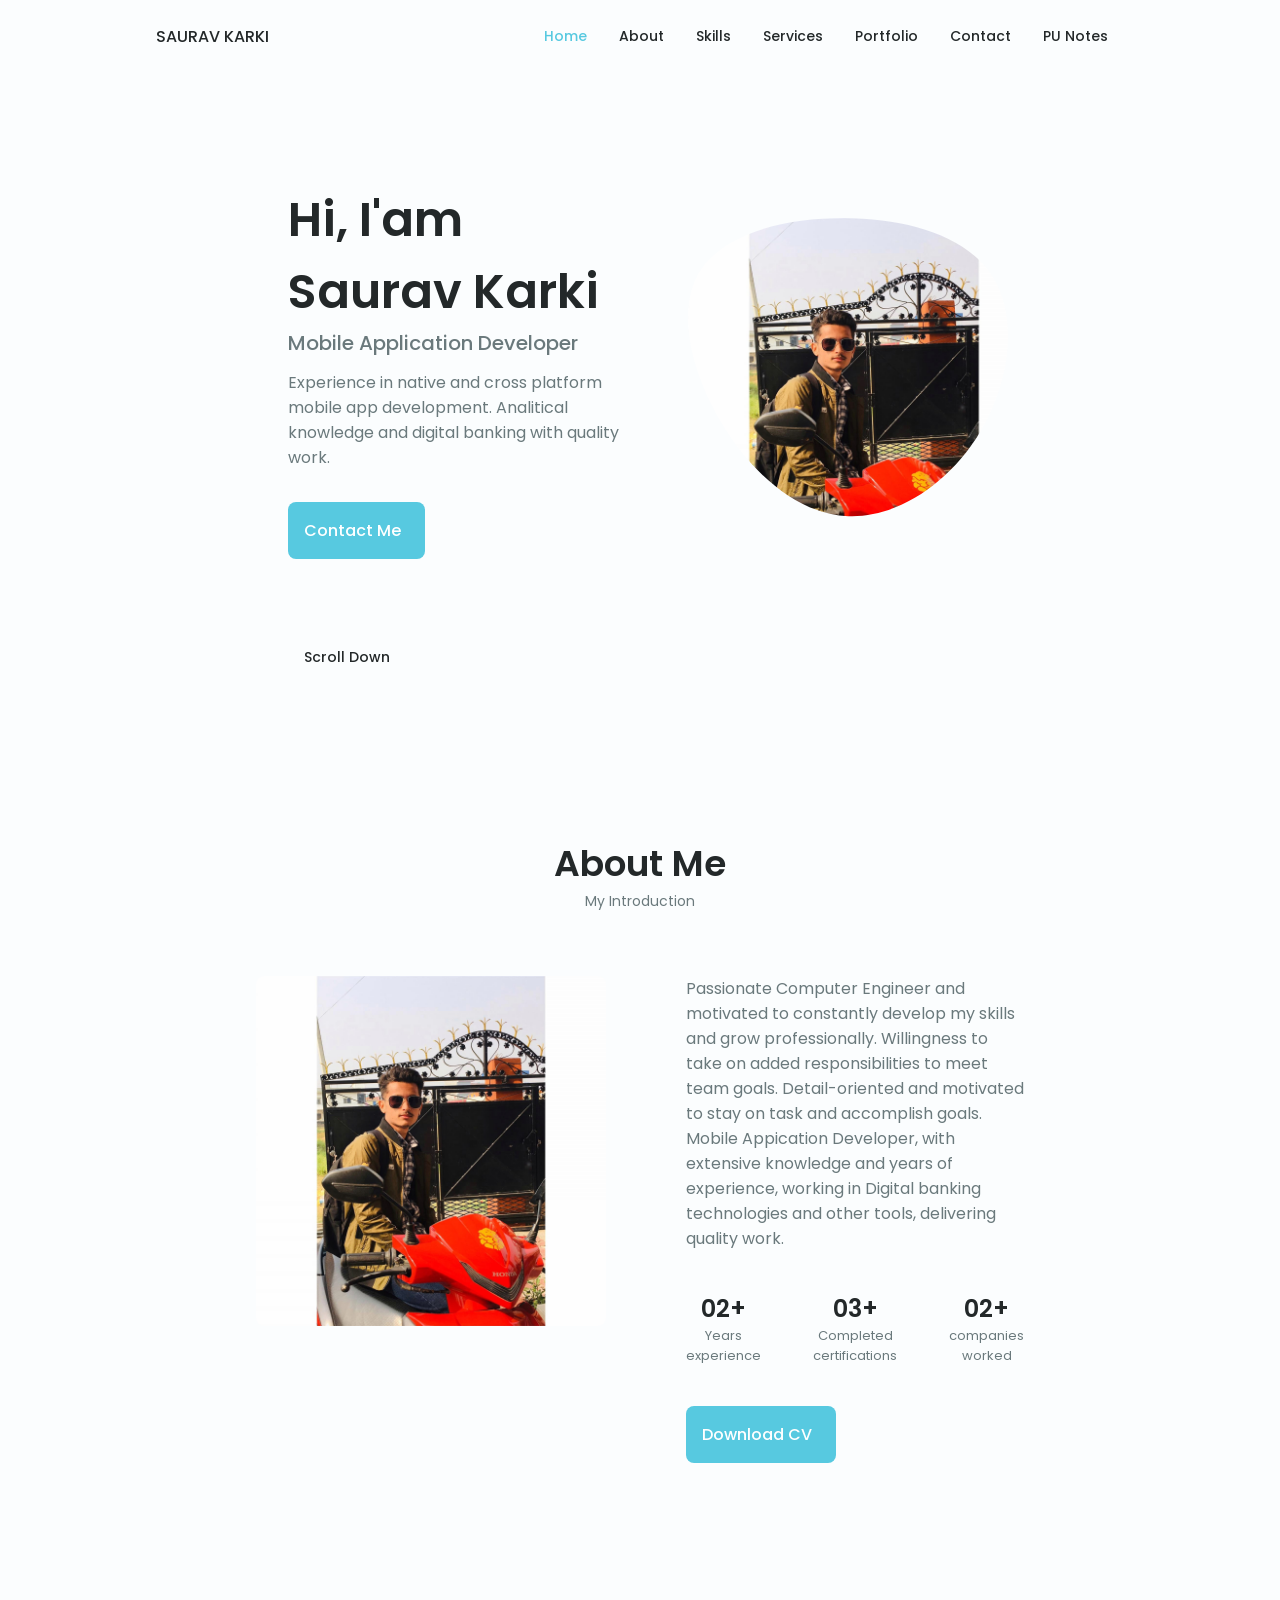
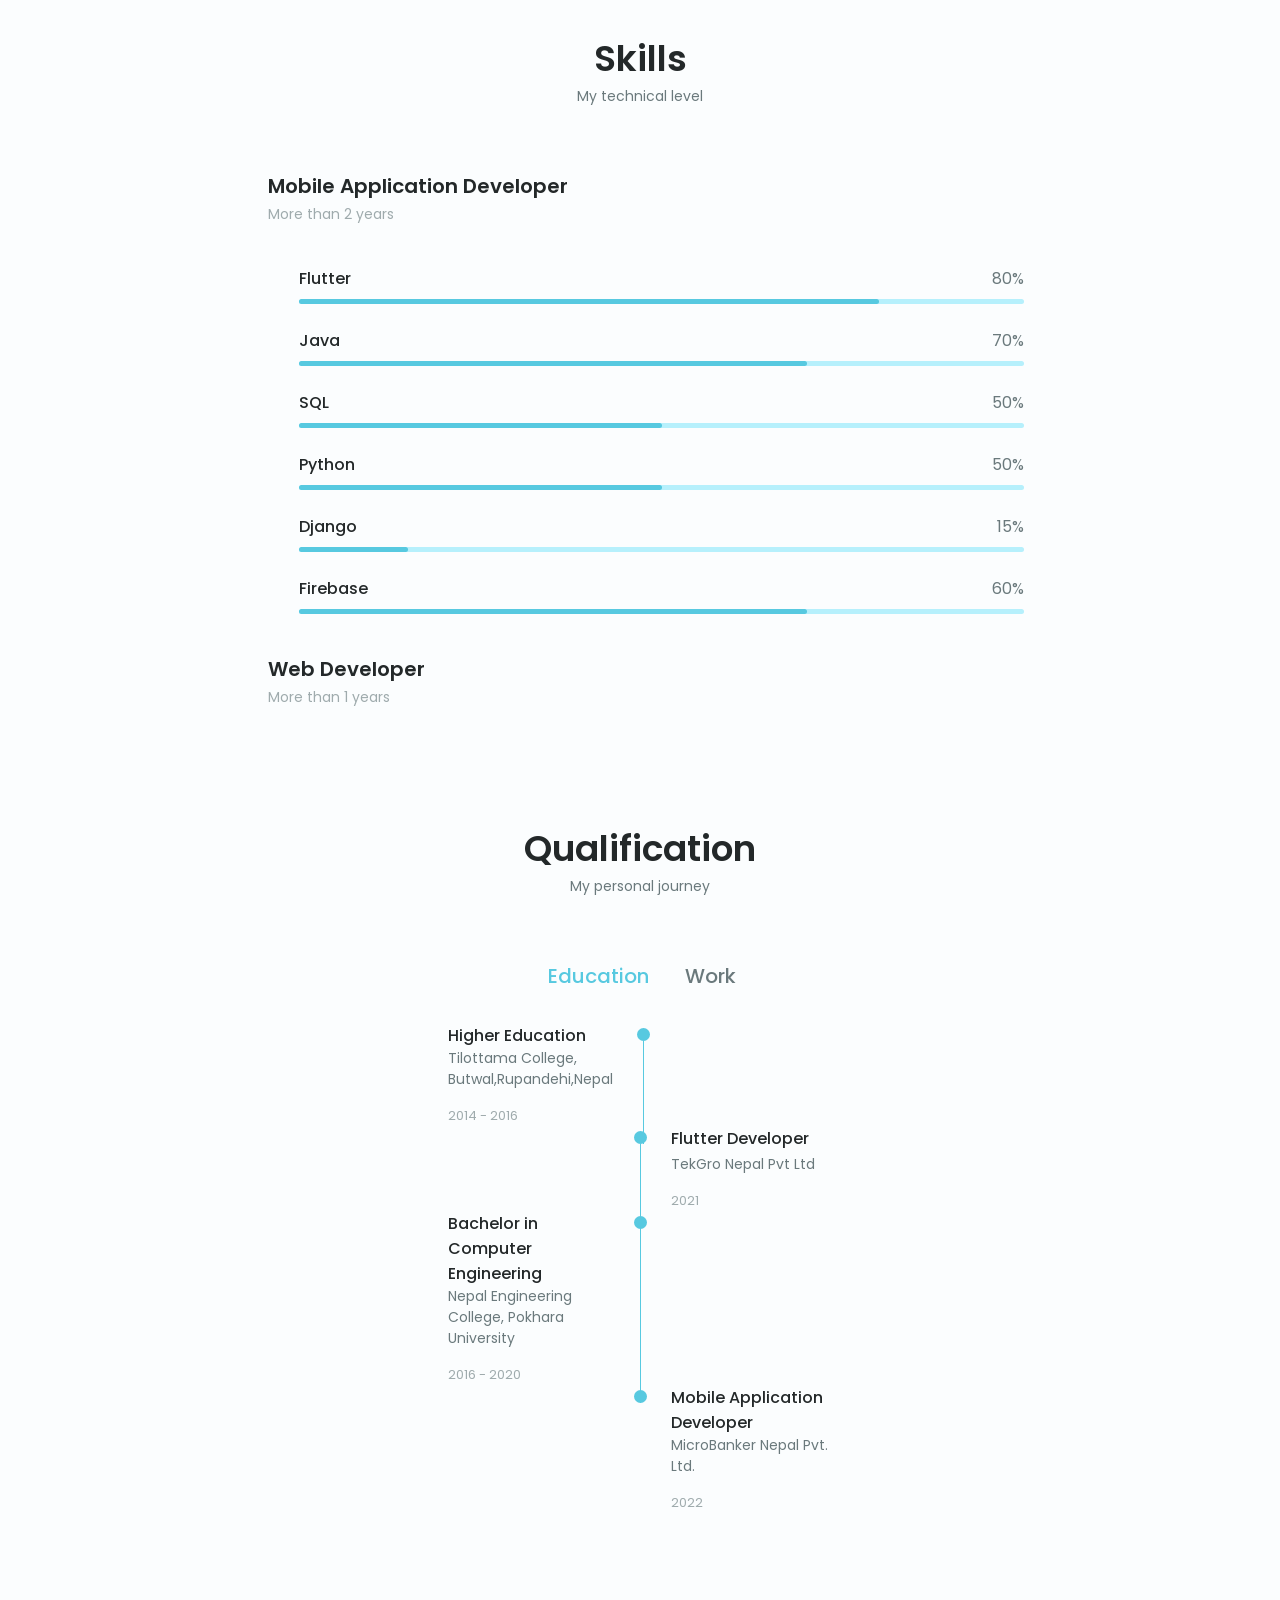
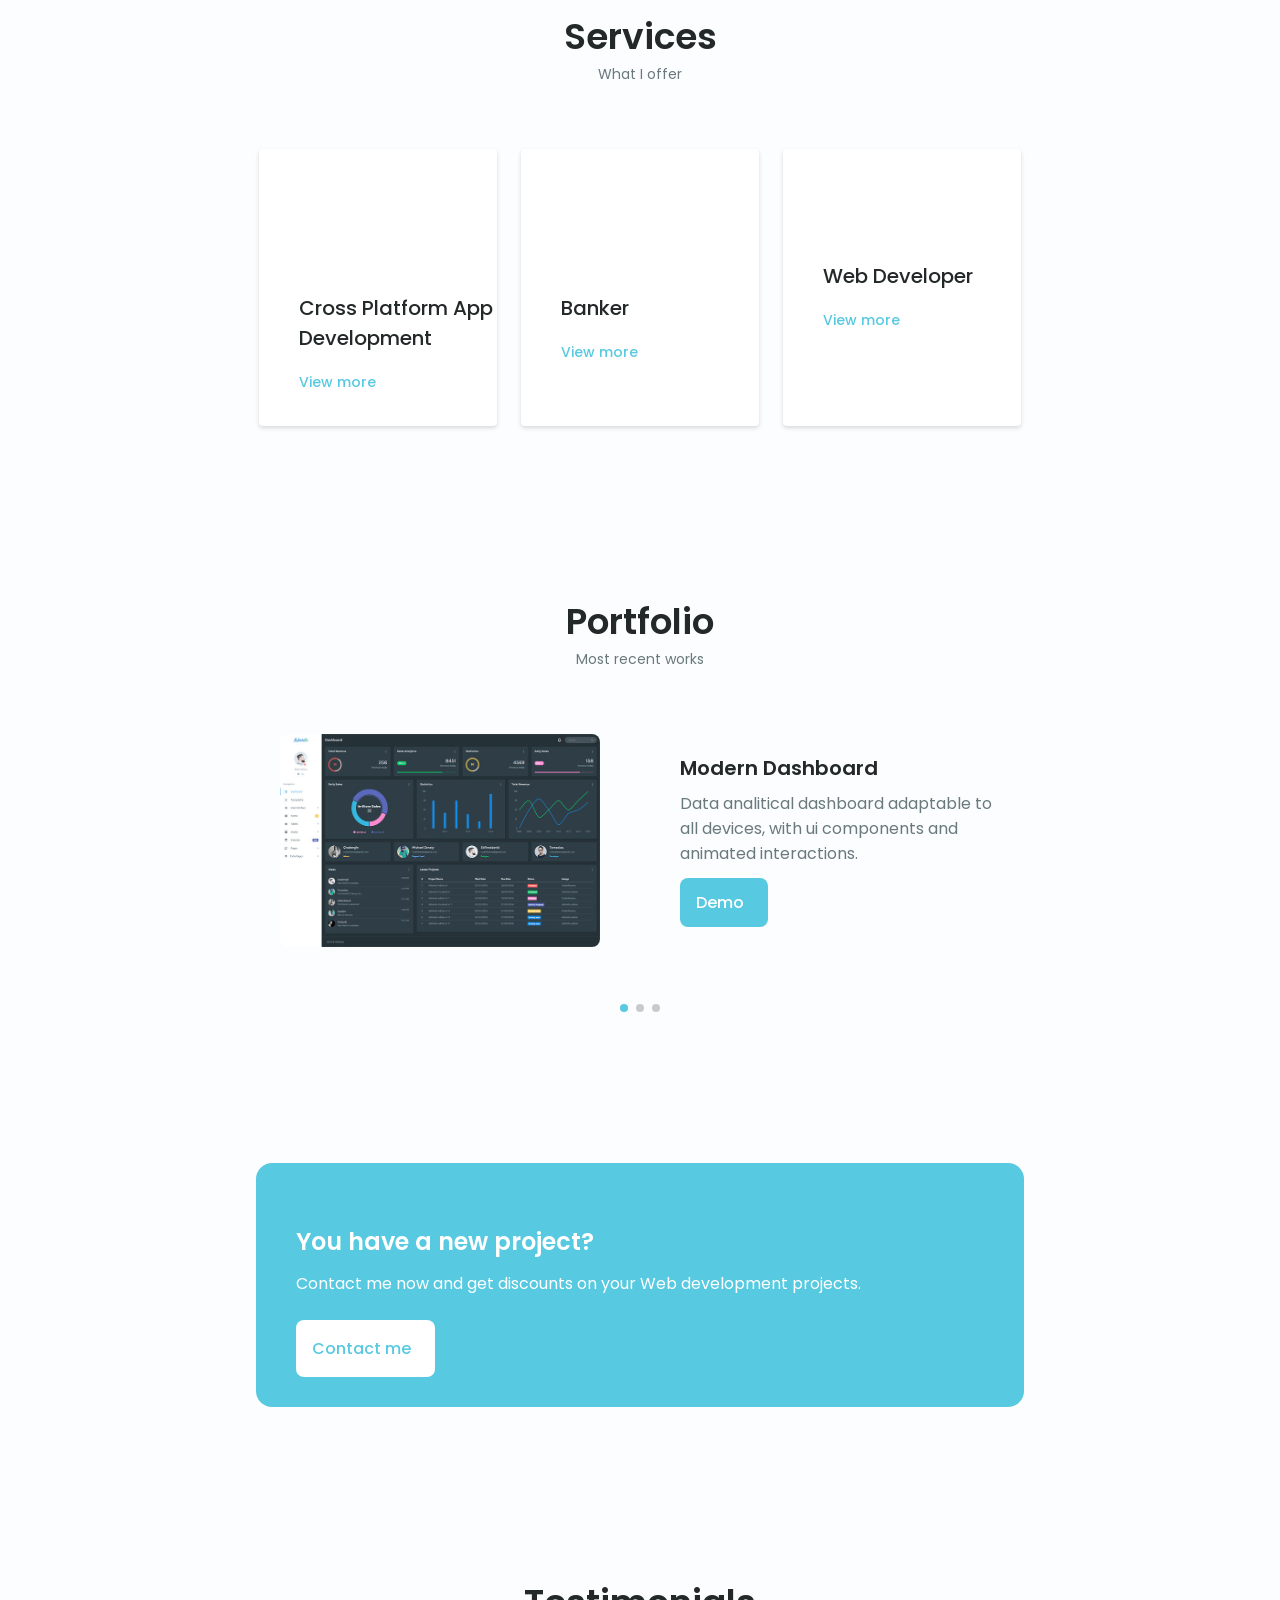
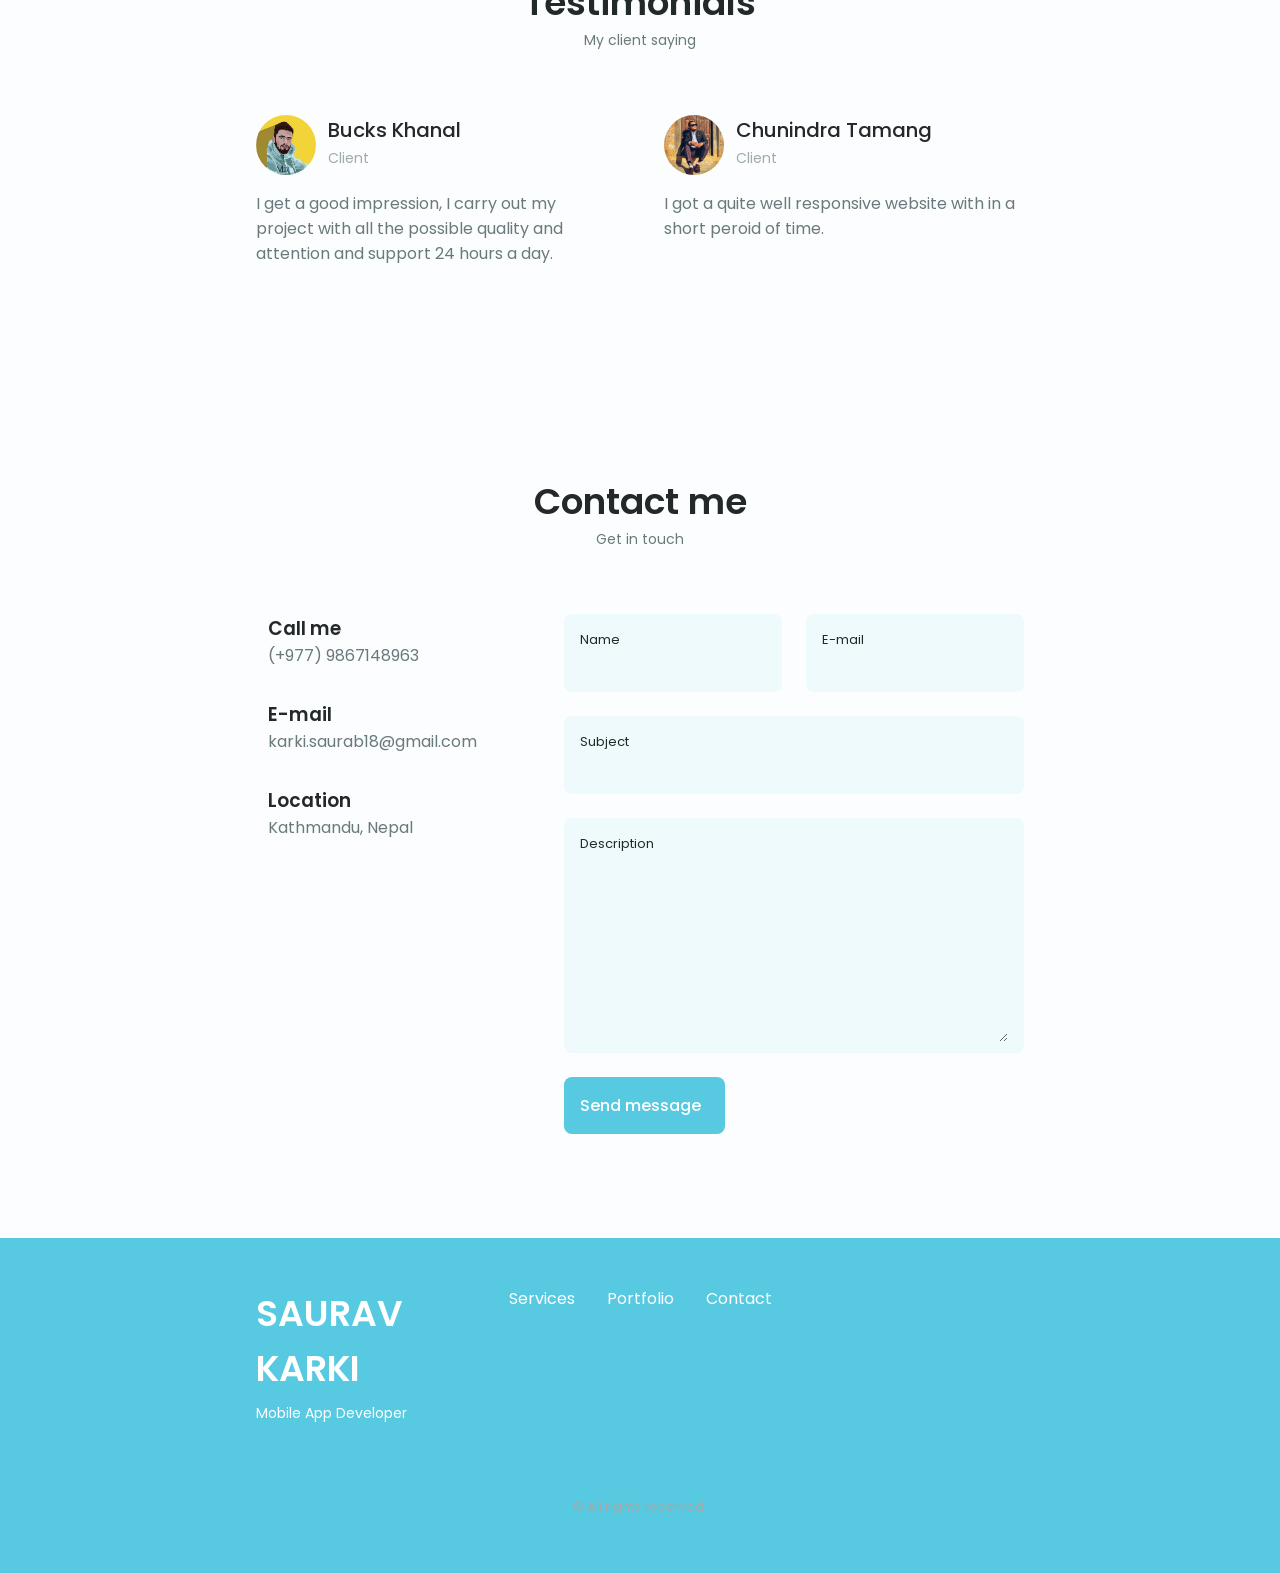
==== index.html @ a0979cd4 "Update index.html commit" ====
<!DOCTYPE html>
<html lang="en">

<head>
    <meta charset="UTF-8">
    <meta name="viewport" content="width=device-width, initial-scale=1.0">

    <!--==================== UNICONS ====================-->
    <link rel="stylesheet" href="https://unicons.iconscout.com/release/v4.0.0/css/line.css">

    <!--==================== SWIPER CSS ====================-->
    <link rel="stylesheet" href="./packages/css/swiper-bundle.min.css">

    <!--==================== CSS ====================-->
    <link rel="stylesheet" href="./packages/css/styles.css">

    <title>Saurav Karki</title>
</head>

<body>
    <!--==================== HEADER ====================-->
    <header class="header" id="header">
        <nav class="nav container">
            <a href="#" class="nav__logo">SAURAV KARKI</a>
            <div class="nav__menu" id="nav-menu">
                <ul class="nav__list grid">
                    <li class="nav__item">
                        <a href="#home" class="nav__link">
                            <i class="uil uil-estate nav__icon"></i>Home
                        </a>
                    </li>
                    <li class="nav__item">
                        <a href="#about" class="nav__link">
                            <i class="uil uil-user nav__icon"></i>About
                        </a>
                    </li>
                    <li class="nav__item">
                        <a href="#skills" class="nav__link">
                            <i class="uil uil-file-alt nav__icon"></i>Skills
                        </a>
                    </li>
                    <li class="nav__item">
                        <a href="#services" class="nav__link">
                            <i class="uil uil-briefcase-alt nav__icon"></i>Services
                        </a>
                    </li>
                    <li class="nav__item">
                        <a href="#portfolio" class="nav__link">
                            <i class="uil uil-scenery nav__icon"></i>Portfolio
                        </a>
                    </li>
                    <li class="nav__item">
                        <a href="#contact" class="nav__link">
                            <i class="uil uil-message nav__icon"></i>Contact
                        </a>
                    </li>
                    <li class="nav__item">
                        <a href="notes.html" class="nav__link">
                            <i class="uil uil-estate nav__icon"></i>PU Notes
                        </a>
                    </li>
                </ul>
                <i class="uil uil-times nav__close" id="nav-close"></i>
            </div>
            <div class="nav__btns">
                <!-- Theme change button -->

                <i class="uil uil-moon change-theme" id="theme-button"></i>

                <div class="nav__toggle" id="nav-toggle">
                    <i class="uil uil-apps"></i>
                </div>
            </div>
        </nav>
    </header>

    <!--==================== MAIN ====================-->
    <main class="main">
        <!--==================== HOME ====================-->
        <section class="home section" id="home">
            <div class="home__container container grid">
                <div class="home__content grid">
                    <div class="home__social">
                        <a href="https://www.linkedin.com/in/saurav-karki-3091601b2/" target="_blank"
                            class="home__social-icon">
                            <i class="uil uil-linkedin-alt"></i>
                        </a>
                        <a href="https://twitter.com/JungSouwrob" target="_blank" class="home__social-icon">
                            <i class="uil uil-twitter-alt"></i>
                        </a>
                        <a href="https://www.github.com/saurab86/" target="_blank" class="home__social-icon">
                            <i class="uil uil-github-alt"></i>
                        </a>
                    </div>

                    <div class="home__img">
                        <svg class="home__blob" viewBox="0 0 200 187" xmlns="http://www.w3.org/2000/svg"
                            xmlns:xlink="http://www.w3.org/1999/xlink">
                            <mask id="mask0" mask-type="alpha">
                                <path d="M190.312 36.4879C206.582 62.1187 201.309 102.826 182.328 134.186C163.346 165.547 
                                    130.807 187.559 100.226 186.353C69.6454 185.297 41.0228 161.023 21.7403 129.362C2.45775 
                                    97.8511 -7.48481 59.1033 6.67581 34.5279C20.9871 10.1032 59.7028 -0.149132 97.9666 
                                    0.00163737C136.23 0.303176 174.193 10.857 190.312 36.4879Z" />
                            </mask>
                            <g mask="url(#mask0)">
                                <path d="M190.312 36.4879C206.582 62.1187 201.309 102.826 182.328 134.186C163.346 
                                    165.547 130.807 187.559 100.226 186.353C69.6454 185.297 41.0228 161.023 21.7403 
                                    129.362C2.45775 97.8511 -7.48481 59.1033 6.67581 34.5279C20.9871 10.1032 59.7028 
                                    -0.149132 97.9666 0.00163737C136.23 0.303176 174.193 10.857 190.312 36.4879Z" />
                                <image class="home__blob-img" x="" xlink:href="packages/images/pic1.jpg" />
                            </g>
                        </svg>
                    </div>

                    <div class="home__data">
                        <h1 class="home__title">Hi, I'am Saurav Karki</h1>
                        <h3 class="home__subtitle">Mobile Application Developer</h3>
                        <p class="home__description"> Experience in native and cross platform mobile app
                            development. Analitical knowledge and digital banking with quality work.</p>
                        <a href="#contact" class="button button--flex home__button">
                            Contact Me<i class="uil uil-message button__icon"></i>
                        </a>
                    </div>
                </div>

                <div class="home__scroll">
                    <a href="#about" class="home__scroll-button button--flex">
                        <i class="uil uil-mouse-alt home__scroll-mouse"></i>
                        <span class="home__scroll-name">Scroll Down</span>
                        <i class="uil uil-arrow-down home__scroll-arrow"></i>
                    </a>
                </div>
            </div>
        </section>

        <!--==================== ABOUT ====================-->
        <section class="about section" id="about">
            <h2 class="section__title">About Me</h2>
            <span class="section__subtitle">My Introduction</span>

            <div class="about__container container grid">
                <img src="packages/images/pic1.jpg" alt="" class="about__img">
                <div class="about__data">
                    <p class="about__description">
                        Passionate Computer Engineer and motivated to constantly develop my skills and grow
                        professionally. Willingness to take on added responsibilities to meet team goals.
                        Detail-oriented and motivated to stay on task and accomplish goals.
                        Mobile Appication Developer, with extensive knowledge and years of experience,
                        working in Digital banking technologies and other tools,
                        delivering quality work.
                    </p>
                    <div class="about__info">
                        <div>
                            <span class="about__info-title">02+</span>
                            <span class="about__info-name">Years <br> experience</span>
                        </div>
                        <div>
                            <span class="about__info-title">03+</span>
                            <span class="about__info-name">Completed <br> certifications</span>
                        </div>
                        <div>
                            <span class="about__info-title">02+</span>
                            <span class="about__info-name">companies<br>worked</span>
                        </div>
                    </div>

                    <div class="about__buttons">
                        <a download="" href="packages/pdf/CVSaurav.pdf" class="button button--flex">
                            Download CV<i class="uil uil-download-alt button__icon"></i>
                        </a>
                    </div>
                </div>
            </div>
        </section>

        <!--==================== SKILLS ====================-->
        <section class="skills section" id="skills">
            <h2 class="section__title">Skills</h2>
            <span class="section__subtitle">My technical level</span>

            <div class="skills__container container grid">
                <div>
                    <!--==================== SKILL-1 ====================-->
                    <div class="skills__content skills__open">
                        <div class="skills__header">
                            <i class="uil uil-analytics skills__icon"></i>
                            <div>
                                <h1 class="skills__title">Mobile Application Developer</h1>
                                <span class="skills__subtitle">More than 2 years</span>
                            </div>

                            <i class="uil uil-angle-down skills__arrow"></i>
                        </div>
                        <div class="skills__list grid">
                            <div class="skills__data">
                                <div class="skills__titles">
                                    <h3 class="skills__name">Flutter</h3>
                                    <span class="skills__number">80%</span>
                                </div>
                                <div class="skills__bar">
                                    <span class="skills__percentage skills__flutter"></span>

                                </div>
                            </div>
                            <div class="skills__data">
                                <div class="skills__titles">
                                    <h3 class="skills__name">Java</h3>
                                    <span class="skills__number">70%</span>
                                </div>
                                <div class="skills__bar">
                                    <span class="skills__percentage skills__tab"></span>
                                </div>
                            </div>
                            <div class="skills__data">
                                <div class="skills__titles">
                                    <h3 class="skills__name">SQL</h3>
                                    <span class="skills__number">50%</span>
                                </div>
                                <div class="skills__bar">
                                    <span class="skills__percentage skills__sql"></span>
                                </div>
                            </div>
                            <div class="skills__data">
                                <div class="skills__titles">
                                    <h3 class="skills__name">Python</h3>
                                    <span class="skills__number">50%</span>
                                </div>
                                <div class="skills__bar">
                                    <span class="skills__percentage skills__sql"></span>
                                </div>

                            </div>
                            <div class="skills__data">
                                <div class="skills__titles">
                                    <h3 class="skills__name">Django</h3>
                                    <span class="skills__number">15%</span>
                                </div>
                                <div class="skills__bar">
                                    <span class="skills__percentage skills__django"></span>
                                </div>
                            </div>
                            <div class="skills__data">
                                <div class="skills__titles">
                                    <h3 class="skills__name">Firebase</h3>
                                    <span class="skills__number">60%</span>
                                </div>
                                <div class="skills__bar">
                                    <span class="skills__percentage skills__google"></span>
                                </div>
                            </div>
                        </div>
                    </div>
                    <!--==================== SKILLS 2 ====================-->
                    <!-- <div class="skills__content skills__close">
                        <div class="skills__header">
                            <i class="uil uil-money-bill skills__icon"></i>
                            <div>
                                <h1 class="skills__title">Banker</h1>
                                <span class="skills__subtitle">More than 2 years</span>
                            </div>

                            <i class="uil uil-angle-down skills__arrow"></i>
                        </div>
                        <div class="skills__list grid">
                            <div class="skills__data">
                                <div class="skills__titles">
                                    <h3 class="skills__name">Digital Banking</h3>
                                    <span class="skills__number">80%</span>
                                </div>
                                <div class="skills__bar">
                                    <span class="skills__percentage skills__bank"></span>
                                </div>
                            </div>
                            <div class="skills__data">
                                <div class="skills__titles">
                                    <h3 class="skills__name">Counters</h3>
                                    <span class="skills__number">80%</span>
                                </div>
                                <div class="skills__bar">
                                    <span class="skills__percentage skills__counter"></span>
                                </div>
                            </div>
                            <div class="skills__data">
                                <div class="skills__titles">
                                    <h3 class="skills__name">Google suite</h3>
                                    <span class="skills__number">70%</span>
                                </div>
                                <div class="skills__bar">
                                    <span class="skills__percentage skills__google"></span>
                                </div>
                            </div>
                            <div class="skills__data">
                                <div class="skills__titles">
                                    <h3 class="skills__name">MS Office</h3>
                                    <span class="skills__number">90%</span>
                                </div>
                                <div class="skills__bar">
                                    <span class="skills__percentage skills__office"></span>
                                </div>
                            </div>
                        </div>
                    </div> -->
                </div>

                <div>
                    <!--==================== SKILLS 3 ====================-->
                    <div class="skills__content skills__close">
                        <div class="skills__header">
                            <i class="uil uil-brackets-curly skills__icon"></i>
                            <div>
                                <h1 class="skills__title">Web Developer</h1>
                                <span class="skills__subtitle">More than 1 years</span>
                            </div>

                            <i class="uil uil-angle-down skills__arrow"></i>
                        </div>
                        <div class="skills__list grid">
                            <div class="skills__data">
                                <div class="skills__titles">
                                    <h3 class="skills__name">HTML</h3>
                                    <span class="skills__number">90%</span>
                                </div>
                                <div class="skills__bar">
                                    <span class="skills__percentage skills__html"></span>
                                </div>
                            </div>
                            <div class="skills__data">
                                <div class="skills__titles">
                                    <h3 class="skills__name">CSS</h3>
                                    <span class="skills__number">80%</span>
                                </div>
                                <div class="skills__bar">
                                    <span class="skills__percentage skills__css"></span>
                                </div>
                            </div>
                            <div class="skills__data">
                                <div class="skills__titles">
                                    <h3 class="skills__name">JavaScript</h3>
                                    <span class="skills__number">60%</span>
                                </div>
                                <div class="skills__bar">
                                    <span class="skills__percentage skills__js"></span>
                                </div>
                            </div>
                            <div class="skills__data">
                                <div class="skills__titles">
                                    <h3 class="skills__name">WordPress</h3>
                                    <span class="skills__number">70%</span>
                                </div>
                                <div class="skills__bar">
                                    <span class="skills__percentage skills__wordpress"></span>
                                </div>
                            </div>
                        </div>
                    </div>
                </div>
            </div>
        </section>

        <!--==================== QUALIFICATION ====================-->
        <section class="qualification__section">
            <h2 class="section__title">Qualification</h2>
            <span class="section__subtitle">My personal journey</span>

            <div class="qualification__container container">
                <div class="qualification__tabs">
                    <div class="qualification__button button--flex qualification__active" data-target='#education'>
                        <i class="uil uil-graduation-cap qualification__icon"></i>
                        Education
                    </div>

                    <div class="qualification__button button--flex" data-target="#work">
                        <i class="uil uil-briefcase-alt qualification__icon"></i>
                        Work
                    </div>
                </div>

                <div class="qualification__sections">
                    <!--==================== QUALIFICATION CONTENT 1 ====================-->
                    <div class="qualification__content qualification__active" data-content id="education">
                        <!--==================== QUALIFICATION 1 ====================-->
                        <div class="qualification__data">
                            <div>
                                <h3 class="qualification__title">Higher Education </h3>
                                <span class="qualification__subtitle">Tilottama College, Butwal,Rupandehi,Nepal</span>
                                <div class="qualification__calendar">
                                    <i class="uil uil-calendar-alt"></i>
                                    2014 - 2016
                                </div>
                            </div>

                            <div>
                                <span class="qualification__rounder"></span>
                                <span class="qualification__line"></span>
                            </div>
                        </div>

                        <!--==================== QUALIFICATION 2 ====================-->
                        <div class="qualification__data">
                            <div></div>
                            <div>
                                <span class="qualification__rounder"></span>
                                <span class="qualification__line"></span>
                            </div>

                            <div>
                                <h3 class="qualification__title">Flutter Developer</h3>
                                <span class="qualification__subtitle">TekGro Nepal Pvt Ltd </span>
                                <div class="qualification__calendar">
                                    <i class="uil uil-calendar-alt"></i>
                                    2021
                                </div>
                            </div>
                        </div>

                        <!--==================== QUALIFICATION 3 ====================-->
                        <div class="qualification__data">
                            <div>
                                <h3 class="qualification__title">Bachelor in Computer Engineering</h3>
                                <span class="qualification__subtitle">Nepal Engineering College, Pokhara
                                    University</span>   
                                <div class="qualification__calendar">
                                    <i class="uil uil-calendar-alt"></i>
                                    2016 - 2020
                                </div>
                            </div>

                            <div>
                                <span class="qualification__rounder"></span>
                                <span class="qualification__line"></span>
                            </div>
                        </div>

                        <!--==================== QUALIFICATION 4 ====================-->
                        <div class="qualification__data">
                            <div></div>
                            <div>
                                <span class="qualification__rounder"></span>
                                <!-- <span class="qualification__line"></span> -->
                            </div>

                            <div>
                                <h3 class="qualification__title">Mobile Application Developer</h3>
                                <span class="qualification__subtitle">MicroBanker Nepal Pvt. Ltd.</span>
                                <div class="qualification__calendar">
                                    <i class="uil uil-calendar-alt"></i>
                                    2022
                                </div>
                            </div>


                        </div>
                    </div>

                    <!--==================== QUALIFICATION CONTENT 2 ====================-->
                    <div class="qualification__content" data-content id="work">
                        <!--==================== QUALIFICATION 1 ====================-->
                        <div class="qualification__data">
                            <div>
                                <h3 class="qualification__title">Trainee Banking Assistant</h3>
                                <span class="qualification__subtitle">DFCC Head Office - Colombo</span>
                                <div class="qualification__calendar">
                                    <i class="uil uil-calendar-alt"></i>
                                    2017 - 2019
                                </div>
                            </div>

                            <div>
                                <span class="qualification__rounder"></span>
                                <span class="qualification__line"></span>
                            </div>
                        </div>

                        <!--==================== QUALIFICATION 2 ====================-->
                        <div class="qualification__data">
                            <div></div>
                            <div>
                                <span class="qualification__rounder"></span>
                                <span class="qualification__line"></span>
                            </div>

                            <div>
                                <h3 class="qualification__title">Banking Assistant</h3>
                                <span class="qualification__subtitle">DFCC Head Office - Colombo</span>
                                <div class="qualification__calendar">
                                    <i class="uil uil-calendar-alt"></i>
                                    2019 - 2020
                                </div>
                            </div>
                        </div>

                        <!--==================== QUALIFICATION 3 ====================-->
                        <div class="qualification__data">
                            <div>
                                <h3 class="qualification__title">Data Analyst - Digital banking</h3>
                                <span class="qualification__subtitle">DFCC Head Office - Colombo</span>
                                <div class="qualification__calendar">
                                    <i class="uil uil-calendar-alt"></i>
                                    2020 - Present
                                </div>
                            </div>

                            <div>
                                <span class="qualification__rounder"></span>
                                <!-- <span class="qualification__line"></span> -->
                            </div>
                        </div>

                    </div>

                </div>
            </div>
        </section>

        <!--==================== SERVICES ====================-->
        <section class="services section" id="services">
            <h2 class="section__title">Services</h2>
            <span class="section__subtitle">What I offer</span> 

            <div class="services__container container grid">
                <!--==================== SERVICES 1 ====================-->
                <div class="services__content">
                    <div>
                        <i class="uil uil-analytics skills__icon"></i>
                        <h3 class="services__title">Cross Platform App Development<br></h3>
                    </div>
                    <span class="button button--flex button--small button--link services__button">
                        View more
                        <i class="uil uil-arrow-right button__icon"></i>
                    </span>

                    <div class="services__modal">
                        <div class="services__modal-content">
                            <h4 class="services__modal-title">Data Analyst <br></h4>
                            <i class="uil uil-times services__modal-close"></i>

                            <ul class="services__modal-services grid">
                                <li class="services__modal-service">
                                    <i class="uil uil-check-circle services__modal-icon"></i>
                                    <p>I analize data systems.</p>
                                </li>

                                <li class="services__modal-service">
                                    <i class="uil uil-check-circle services__modal-icon"></i>
                                    <p>Automating information retrieval.</p>
                                </li>

                                <li class="services__modal-service">
                                    <i class="uil uil-check-circle services__modal-icon"></i>
                                    <p>Systematically applying statistical and logical techniques.</p>
                                </li>

                                <li class="services__modal-service">
                                    <i class="uil uil-check-circle services__modal-icon"></i>
                                    <p>Visualizing graphs, charts and preparing reports and dashboards.</p>
                                </li>
                            </ul>
                        </div>
                    </div>
                </div>

                <!--==================== SERVICES 2 ====================-->
                <div class="services__content">
                    <div>
                        <i class="uil uil-money-bill skills__icon"></i>
                        <h3 class="services__title">Banker<br> </h3>
                    </div>
                    <span class="button button--flex button--small button--link services__button">
                        View more
                        <i class="uil uil-arrow-right button__icon"></i>
                    </span>

                    <div class="services__modal">
                        <div class="services__modal-content">
                            <h4 class="services__modal-title">Banker<br></h4>
                            <i class="uil uil-times services__modal-close"></i>

                            <ul class="services__modal-services grid">
                                <li class="services__modal-service">
                                    <i class="uil uil-check-circle services__modal-icon"></i>
                                    <p>Assiting both personal and commercial clients with financial questions and needs.
                                    </p>
                                </li>

                                <li class="services__modal-service">
                                    <i class="uil uil-check-circle services__modal-icon"></i>
                                    <p>Maintain customer acoounts and help resolve disputes.</p>
                                </li>

                                <li class="services__modal-service">
                                    <i class="uil uil-check-circle services__modal-icon"></i>
                                    <p>Refer customers to loan officers or other financial specialist.</p>
                                </li>

                                <li class="services__modal-service">
                                    <i class="uil uil-check-circle services__modal-icon"></i>
                                    <p>Systematically applying statistical and logical techniques.</p>
                                </li>
                            </ul>
                        </div>
                    </div>
                </div>

                <!--==================== SERVICES 3 ====================-->
                <div class="services__content">
                    <div>
                        <i class="uil uil-arrow services__icon"></i>
                        <h3 class="services__title">Web Developer<br></h3>
                    </div>
                    <span class="button button--flex button--small button--link services__button">
                        View more
                        <i class="uil uil-arrow-right button__icon"></i>
                    </span>

                    <div class="services__modal">
                        <div class="services__modal-content">
                            <h4 class="services__modal-title">Web Developer<br></h4>
                            <i class="uil uil-times services__modal-close"></i>

                            <ul class="services__modal-services grid">
                                <li class="services__modal-service">
                                    <i class="uil uil-check-circle services__modal-icon"></i>
                                    <p>I develop the user interface.</p>
                                </li>

                                <li class="services__modal-service">
                                    <i class="uil uil-check-circle services__modal-icon"></i>
                                    <p>Webpage development.</p>
                                </li>

                                <li class="services__modal-service">
                                    <i class="uil uil-check-circle services__modal-icon"></i>
                                    <p>I create Ux element interactions.</p>
                                </li>

                                <li class="services__modal-service">
                                    <i class="uil uil-check-circle services__modal-icon"></i>
                                    <p>Well trained in WordPress.</p>
                                </li>
                            </ul>
                        </div>
                    </div>
                </div>


            </div>
        </section>
        <!--==================== PORTFOLIO ====================-->
        <section class="portfolio section" id="portfolio">

            <h2 class="section__title">Portfolio</h2>
            <span class="section__subtitle">Most recent works</span>

            <div class="portfolio__container container swiper-container">
                <div class="swiper-wrapper">
                    <!--==================== PORTFOLIO 1 ====================-->

                    <div class="portfolio__content grid swiper-slide">
                        <img src="./packages/images/portfolio1.jpg" alt="" class="portfolio__img">

                        <div class="portfolio_">
                            <h3 class="portfolio__title">Modern Dashboard</h3>
                            <p class="portfolio__description">Data analitical dashboard adaptable to all devices,
                                with ui components and animated interactions.</p>
                            <a href="#" class="button button--flex button--small portfolio__button">
                                Demo
                                <i class="uil uil-arrow-right button__icon"></i>
                            </a>
                        </div>
                    </div>

                    <!--==================== PORTFOLIO 2 ====================-->

                    <div class="portfolio__content grid swiper-slide">
                        <img src="./packages/images/portfolio3.PNG" alt="" class="portfolio__img">

                        <div class="portfolio_">
                            <h3 class="portfolio__title">E-Commerce website</h3>
                            <p class="portfolio__description">Above Amazon clone is adaptable to all devices, with
                                ui components and animated interactions.</p>
                            <a href="#" class="button button--flex button--small portfolio__button">
                                Demo
                                <i class="uil uil-arrow-right button__icon"></i>
                            </a>
                        </div>
                    </div>

                    <!--==================== PORTFOLIO 3 ====================-->

                    <div class="portfolio__content grid swiper-slide">
                        <img src="./packages/images/portfolio2.png" alt="" class="portfolio__img">

                        <div class="portfolio_">
                            <h3 class="portfolio__title">Brand Design</h3>
                            <p class="portfolio__description">Tesla Clone is adaptable to all devices, with
                                ui components and animated interactions.</p>
                            <a href="#" class="button button--flex button--small portfolio__button">
                                Demo
                                <i class="uil uil-arrow-right button__icon"></i>
                            </a>
                        </div>
                    </div>
                </div>

                <!-- add arrows-->
                <div class="swiper-button-next">
                    <i class="uil uil-angle-right-b swiper-portfolio-icon"></i>
                </div>

                <div class="swiper-button-prev">
                    <i class="uil uil-angle-left-b swiper-portfolio-icon"></i>
                </div>

                <!-- Add Pagination -->
                <div class="swiper-pagination"></div>


            </div>

        </section>

        <!--==================== PROJECT IN MIND ====================-->
        <section class="project section">

            <div class="project__bg">
                <div class="project__container container grid">
                    <div class="project__data">
                        <h2 class="project__title">You have a new project?</h2>
                        <p class="project__description">Contact me now and get discounts on your Web development
                            projects.</p>
                        <a href="#contact" class="button button--flex button--white">Contact me
                            <i class="uil uil-message project__icon button__icon"></i>
                        </a>

                    </div>
                    <!-- <img src="assets/img/project.png" alt="" class="project__img"> -->
                </div>
            </div>

        </section>

        <!--==================== TESTIMONIAL ====================-->
        <section class="testimonial section">

            <h2 class="section__title">Testimonials</h2>
            <span class="section__subtitle">My client saying</span>

            <div class="testimonial__container container swiper-container">
                <div class="swiper-wrapper">
                    <!--==================== TESTIMONIAL 1 ====================-->
                    <div class="testimonial__content swiper-slide">
                        <div class="testimonial__data">
                            <div class="testimonial__header">
                                <img src="./packages/images/bucks.jpeg" alt="" class="testimonial__img">

                                <div>
                                    <h3 class="testimonial__name">Bucks Khanal</h3>
                                    <span class="testimonial__client">Client</span>
                                </div>
                            </div>
                            <div>
                                <i class="uil uil-star testimonial__icon-star"></i>
                                <i class="uil uil-star testimonial__icon-star"></i>
                                <i class="uil uil-star testimonial__icon-star"></i>
                                <i class="uil uil-star testimonial__icon-star"></i>
                                <i class="uil uil-star testimonial__icon-star"></i>
                            </div>
                        </div>

                        <p class="testimonial__description">I get a good impression, I carry out my project with all the
                            possible quality and attention and support 24 hours a day.
                        </p>
                    </div>
                    <!--==================== TESTIMONIAL 2 ====================-->
                    <div class="testimonial__content swiper-slide">
                        <div class="testimonial__data">
                            <div class="testimonial__header">
                                <img src="./packages/images/chunindra.jpg" alt="" class="testimonial__img">

                                <div>
                                    <h3 class="testimonial__name">Chunindra Tamang</h3>
                                    <span class="testimonial__client">Client</span>
                                </div>
                            </div>
                            <div>
                                <i class="uil uil-star testimonial__icon-star"></i>
                                <i class="uil uil-star testimonial__icon-star"></i>
                                <i class="uil uil-star testimonial__icon-star"></i>
                                <i class="uil uil-star testimonial__icon-star"></i>
                                <i class="uil uil-star testimonial__icon-star"></i>
                            </div>
                        </div>

                        <p class="testimonial__description">I got a quite well responsive website with in a short peroid of time.
                        </p>
                    </div>
                    <!--==================== TESTIMONIAL 3 ====================-->
                    <div class="testimonial__content swiper-slide">
                        <div class="testimonial__data">
                            <div class="testimonial__header">
                                <img src="./packages/images/shenan.PNG" alt="" class="testimonial__img">

                                <div>
                                    <h3 class="testimonial__name">Shenan Sachinthan</h3>
                                    <span class="testimonial__client">Client</span>
                                </div>
                            </div>
                            <div>
                                <i class="uil uil-star testimonial__icon-star"></i>
                                <i class="uil uil-star testimonial__icon-star"></i>
                                <i class="uil uil-star testimonial__icon-star"></i>
                                <i class="uil uil-star testimonial__icon-star"></i>
                                <i class="uil uil-star testimonial__icon-star"></i>
                            </div>
                        </div>

                        <p class="testimonial__description">I get a good impression, I carry out my project with all the
                            possible quality and attention and support 24 hours a day.</p>
                    </div>
                </div>

                <!--Add pagination-->
                <div class="swiper-pagination swiper-pagination-testimonial"></div>
            </div>
        </section>

        <!--==================== CONTACT ME ====================-->
        <section class="contact section" id="contact">
            <h2 class="section__title">Contact me</h2>
            <span class="section__subtitle">Get in touch</span>

            <div class="contact__container container grid">
                <div>
                    <div class="contact__information">
                        <i class="uil uil-phone-alt contact__icon"></i>

                        <div>
                            <h3 class="contact__title">Call me</h3>
                            <span class="contatc__subtitle">(+977) 9867148963</span>
                        </div>
                    </div>

                    <div class="contact__information">
                        <i class="uil uil-envelope contact__icon"></i>

                        <div>
                            <h3 class="contact__title">E-mail</h3>
                            <span class="contatc__subtitle">karki.saurab18@gmail.com</span>
                        </div>
                    </div>

                    <div class="contact__information">
                        <i class="uil uil-map-marker contact__icon"></i>

                        <div>
                            <h3 class="contact__title">Location</h3>
                            <span class="contatc__subtitle">Kathmandu, Nepal</span>
                        </div>
                    </div>
                </div>

                <form action="" class="contact__form grid">
                    <div class="contact__inputs grid">
                        <div class="contact__content">
                            <label for="" class="contact__label">Name</label>
                            <input type="text" class="contact__input">
                        </div>

                        <div class="contact__content">
                            <label for="" class="contact__label">E-mail</label>
                            <input type="email" class="contact__input">
                        </div>
                    </div>

                    <div class="contact__content">
                        <label for="" class="contact__label">Subject</label>
                        <input type="text" class="contact__input">
                    </div>

                    <div class="contact__content">
                        <label for="" class="contact__label">Description</label>
                        <textarea name="" id="" cols="0" rows="7" class="contact__input"></textarea>
                    </div>

                    <div>
                        <a href="#" class="button button--flex">
                            Send message
                            <i class="uil uil-message button__icon"></i>
                        </a>
                    </div>
                </form>
            </div>

        </section>
    </main>

    <!--==================== FOOTER ====================-->
    <footer class="footer">

        <div class="footer__bg">
            <div class="footer__container container grid">
                <div>
                    <h1 class="footer__title">SAURAV KARKI</h1>
                    <span class="footer__subtitle">Mobile App Developer</span>
                </div>

                <ul class="footer__links">
                    <li>
                        <a href="#services" class="footer__link">Services</a>
                    </li>
                    <li>
                        <a href="#portfolio" class="footer__link">Portfolio</a>
                    </li>
                    <li>
                        <a href="#contact" class="footer__link">Contact</a>
                    </li>
                </ul>

                <div class="footer__socials">
                    <a href=https://www.facebook.com/sourav.karki.16/" target="_blank" class="footer__social">
                        <i class="uil uil-facebook"></i>
                    </a>
                    <a href="https://www.instagram.com/slimshady_souwrob/" target="_blank" class="footer__social">
                        <i class="uil uil-instagram"></i>
                    </a>
                    <a href="https://twitter.com/JungSouwrob" target="_blank" class="footer__social">
                        <i class="uil uil-twitter-alt"></i>
                    </a>
                </div>
            </div>
            <p class="footer__copy">&#169; All rights reserved.</p>
        </div>
    </footer>

    <!--==================== SCROLL TOP ====================-->
    <a href="#" class="scrollup" id="scroll-up">
        <i class="uil uil-arrow-up scrollup__icon"></i>
    </a>


    <!--==================== SWIPER JS ====================-->
    <script src="./packages/js/swiper-bundle.min.js"></script>

    <!--==================== MAIN JS ====================-->
    <script src="./packages/js/main.js"></script>
</body>

</html>
---- packages/css/styles.css ----
/* ==================== GOOGLE FONTS ====================*/
@import url("https://fonts.googleapis.com/css2?family=Poppins:wght@400;500;600&display=swap");

/*==================== VARIABLES CSS ====================*/
:root {
  --header-height: 3rem;

  /*========== Colors ==========*/
  /* Change favorite color */
  --hue-color: 190; /*Purple 250 - Green 142 - Blue 230 - Pink 340*/

  /* HSL color mode */
  --first-color: hsl(var(--hue-color), 69%, 61%);
  --first-color-second: hsl(var(--hue-color), 69%, 61%);
  --first-color-alt: hsl(var(--hue-color), 57%, 53%);
  --first-color-lighter: hsl(var(--hue-color), 92%, 85%);
  --title-color: hsl(var(--hue-color), 8%, 15%);
  --text-color: hsl(var(--hue-color), 8%, 45%);
  --text-color-light: hsl(var(--hue-color), 8%, 65%);
  --input-color: hsl(var(--hue-color), 70%, 96%);
  --body-color: hsl(var(--hue-color), 60%, 99%);
  --container-color: #fff;
  --scroll-bar-color: hsl(var(--hue-color), 12%, 90%);
  --scroll-thumb-color: hsl(var(--hue-color), 12%, 80%);

  /*========== Font and typography ==========*/
  --body-font: "Poppins", sans-serif;

  /* .5rem = 8px, 1rem = 16px, 1.5rem = 24px ... */
  --big-font-size: 2rem;
  --h1-font-size: 1.5rem;
  --h2-font-size: 1.25rem;
  --h3-font-size: 1.125rem;
  --normal-font-size: 0.938rem;
  --small-font-size: 0.813rem;
  --smaller-font-size: 0.75rem;

  /*========== Font weight ==========*/
  --font-medium: 500;
  --font-semi-bold: 600;

  /*========== Margenes Bottom ==========*/
  /* .25rem = 4px, .5rem = 8px, .75rem = 12px ... */
  --mb-0-25: 0.25rem;
  --mb-0-5: 0.5rem;
  --mb-0-75: 0.75rem;
  --mb-1: 1rem;
  --mb-1-5: 1.5rem;
  --mb-2: 2rem;
  --mb-2-5: 2.5rem;
  --mb-3: 3rem;

  /*========== z index ==========*/
  --z-tooltip: 10;
  --z-fixed: 100;
  --z-modal: 1000;
}

/* Font size for large devices */
@media screen and (min-width: 968px) {
  :root {
    --big-font-size: 3rem;
    --h1-font-size: 2.25rem;
    --h2-font-size: 1.5rem;
    --h3-font-size: 1.25rem;
    --normal-font-size: 1rem;
    --small-font-size: 0.875rem;
    --smaller-font-size: 0.813rem;
  }
}

/*========== Variables Dark theme ==========*/
body.dark-theme {
  /* HSL color mode */
  --first-color-second: hsl(var(--hue-color), 30%, 8%);
  --title-color: hsl(var(--hue-color), 8%, 95%);
  --text-color: hsl(var(--hue-color), 8%, 45%);
  --text-color-light: hsl(var(--hue-color), 8%, 75%);
  --input-color: hsl(var(--hue-color), 29%, 16%);
  --body-color: hsl(var(--hue-color), 28%, 12%);
  --container-color: hsl(var(--hue-color), 29%, 16%);
  --scroll-bar-color: hsl(var(--hue-color), 12%, 48%);
  --scroll-thumb-color: hsl(var(--hue-color), 12%, 36%);
}

/*========== Button Dark/Light ==========*/
.nav__btns {
  display: flex;
  align-items: center;
}

.change-theme {
  font-size: 1.25rem;
  color: var(--title-color);
  margin-right: var(--mb-1);
  cursor: pointer;
}

.change-theme:hover {
  color: var(--first-color);
}

/*==================== BASE ====================*/

* {
  box-sizing: border-box;
  padding: 0;
  margin: 0;
}

html {
  scroll-behavior: smooth;
}

body {
  margin: 0 0 var(--header-height) 0;
  font-family: var(--body-font);
  font-size: var(--normal-font-size);
  background-color: var(--body-color);
  color: var(--text-color);
}

h1,
h2,
h3,
h4 {
  color: var(--title-color);
  font-weight: var(--font-semi-bold);
}

ul {
  list-style: none;
}

a {
  text-decoration: none;
}

img {
  width: 100%;
  height: auto;
}

/*==================== REUSABLE CSS CLASSES ====================*/
.section {
  padding: 2rem 0 4rem;
  margin-bottom: 40px;
}

.section__title {
  font-size: var(--h1-font-size);
}

.section__subtitle {
  display: block;
  font-size: var(--small-font-size);
  margin-bottom: var(--mb-2);
}

.section__title,
.section__subtitle {
  text-align: center;
}

/*==================== LAYOUT ====================*/

.container {
  max-width: 768px;
  margin-left: var(--mb-1-5);
  margin-right: var(--mb-1-5);
}

.grid {
  display: grid;
  gap: 1.5rem;
}

.header {
  width: 100%;
  position: fixed;
  bottom: 0;
  left: 0;
  z-index: var(--z-fixed);
  background-color: var(--body-color);
}

/*==================== NAV ====================*/
.nav {
  max-width: 968px;
  height: var(--header-height);
  display: flex;
  justify-content: space-between;
  align-items: center;
}

.nav__logo,
.nav__toggle {
  color: var(--title-color);
  font-weight: var(--font-medium);
}

.nav__logo:hover {
  color: var(--first-color);
}

.nav__toggle {
  font-size: 1.1rem;
  cursor: pointer;
}

.nav__toggle:hover {
  color: var(--first-color);
}

@media screen and (max-width: 767px) {
  .nav__menu {
    position: fixed;
    bottom: -100%;
    left: 0;
    width: 100%;
    background-color: var(--body-color);
    padding: 2rem 1.5rem 4rem;
    box-shadow: 0 -1px 4px rgba(0, 0, 0, 0.15);
    border-radius: 1.5rem 1.5rem 0 0;
    transition: 0.3s;
  }
}

.nav__list {
  grid-template-columns: repeat(3, 1fr);
  gap: 2rem;
}
.nav__link {
  display: flex;
  flex-direction: column;
  align-items: center;
  font-size: var(--small-font-size);
  color: var(--title-color);
  font-weight: var(--font-medium);
}

.nav__link:hover {
  color: var(--first-color);
}

.nav__icon {
  font-size: 1.2rem;
}

.nav__close {
  position: absolute;
  right: 1.3rem;
  bottom: 0.5rem;
  font-size: 1.5rem;
  cursor: pointer;
  color: var(--first-color);
}

.nav__close:hover {
  color: var(--first-color-alt);
}

/* show menu */
.show-menu {
  bottom: 0;
}

/* Active link */
.active-link {
  color: var(--first-color);
}

/* Change background header */
.scroll-header {
  box-shadow: 0 -1px 4px rgba(0, 0, 0, 0.15);
}

/*==================== HOME ====================*/

.home__container {
  gap: 1rem;
}

.home__content {
  grid-template-columns: 0.5fr 3fr;
  padding-top: 3.5rem;
  align-items: center;
}

.home__social {
  display: grid;
  grid-template-columns: max-content;
  row-gap: 1rem;
}

.home__social-icon {
  font-size: 1.25rem;
  color: var(--first-color);
}

.home__social-icon:hover {
  color: var(--first-color-alt);
}

.home__blob {
  width: 200px;
  fill: var(--first-color);
}

.home__blob-img {
  width: 220px;
}

.home__data {
  grid-column: 1/3;
}

.home__title {
  font-size: var(--big-font-size);
}

.home__subtitle {
  font-size: var(--h3-font-size);
  color: var(--text-color);
  font-weight: var(--font-medium);
  margin-bottom: var(--mb-0-75);
}

.home__description {
  margin-bottom: var(--mb-2);
}

.home__scroll {
  display: none;
}

.home__scroll-button {
  color: var(--first-color);
  transition: 0.3s;
}

.home__scroll-button:hover {
  transform: translateY(0.25rem);
}

.home__scroll-mouse {
  font-size: 2rem;
}

.home__scroll-name {
  font-size: var(--small-font-size);
  color: var(--title-color);
  font-weight: var(--font-medium);
  margin-right: var(--mb-0-25);
}

.home__scroll-arrow {
  font-size: 1.25rem;
}
/*==================== BUTTONS ====================*/

.button {
  display: inline-block;
  background-color: var(--first-color);
  color: #ffff;
  padding: 1rem;
  border-radius: 0.5rem;
  font-weight: var(--font-medium);
}

.button:hover {
  background-color: var(--first-color-alt);
}

.button__icon {
  font-size: 1.2rem;
  margin-left: var(--mb-0-5);
  transition: 0.3s;
}

.button--white {
  background-color: #fff;
  color: var(--first-color);
}

.button--white:hover {
  background-color: #fff;
}

.button--flex {
  display: inline-flex;
  align-items: center;
  transition: 0.3s;
}

.button--small {
  padding: 0.75rem 1rem;
}

.button--link {
  padding: 0;
  background-color: transparent;
  color: var(--first-color);
}

.button--link:hover {
  background-color: transparent;
  color: var(--first-color-alt);
}

/*==================== ABOUT ====================*/
.about__img {
  width: 200px;
  border-radius: 0.5rem;
  justify-self: center;
  align-items: center;
}

.about__description {
  text-align: center;
  margin-bottom: var(--mb-2-5);
}

.about__info {
  display: flex;
  justify-content: space-evenly;
  margin-bottom: var(--mb-2-5);
}

.about__info-title {
  font-size: var(--h2-font-size);
  font-weight: var(--font-semi-bold);
  color: var(--title-color);
}

.about__info-name {
  font-size: var(--smaller-font-size);
}

.about__info-title,
.about__info-name {
  display: block;
  text-align: center;
}

.about__buttons {
  display: flex;
  justify-content: center;
}

/*==================== SKILLS ====================*/

.skills__container {
  row-gap: 0;
}

.skills__header {
  display: flex;
  align-items: center;
  margin-bottom: var(--mb-2-5);
  cursor: pointer;
}

.skills__icon,
.skills__arrow {
  font-size: 2rem;
  color: var(--first-color);
}

.skills__icon {
  margin-right: var(--mb-0-75);
}

.skills__title {
  font-size: var(--h3-font-size);
}

.skills__subtitle {
  font-size: var(--small-font-size);
  color: var(--text-color-light);
}

.skills__arrow {
  margin-left: auto;
  transition: 0.4s;
}

.skills__list {
  row-gap: 1.5rem;
  padding-left: 2.7rem;
}

.skills__titles {
  display: flex;
  justify-content: space-between;
  margin-bottom: var(--mb-0-5);
}

.skills__name {
  font-size: var(--normal-font-size);
  font-weight: var(--font-medium);
}

.skills__bar,
.skills__percentage {
  height: 5px;
  border-radius: 0.25rem;
}

.skills__bar {
  background-color: var(--first-color-lighter);
}

.skills__percentage {
  display: block;
  background-color: var(--first-color);
}

.skills__html {
  width: 90%;
}

.skills__css {
  width: 80%;
}

.skills__js {
  width: 60%;
}

.skills__wordpress {
  width: 70%;
}

.skills__python {
  width: 80%;
}

.skills__tab {
  width: 70%;
}

.skills__django {
  width: 15%;
}
.skills__flutter {
  width: 80%;
}


.skills__sql {
  width: 50%;
}

.skills__google {
  width: 70%;
}

.skills__bank {
  width: 80%;
}

.skills__google {
  width: 70%;
}

.skills__counter {
  width: 80%;
}

.skills__office {
  width: 90%;
}

.skills__close .skills__list {
  height: 0;
  overflow: hidden;
}

.skills__open .skills__list {
  height: max-content;
  margin-bottom: var(--mb-2-5);
}

.skills__open .skills__arrow {
  transform: rotate(-180deg);
}

/*==================== QUALIFICATION ====================*/
.qualification__tabs {
  display: flex;
  justify-content: space-evenly;
  margin-bottom: var(--mb-2);
}

.qualification__button {
  font-size: var(--h3-font-size);
  font-weight: var(--font-medium);
  cursor: pointer;
}

.qualification__button:hover {
  color: var(--first-color);
}

.qualification__icon {
  font-size: 1.8rem;
  margin-right: var(--mb-0-25);
}

.qualification__data {
  display: grid;
  grid-template-columns: 1fr max-content 1fr;
  column-gap: 1.5rem;
}

.qualification__title {
  font-size: var(--normal-font-size);
  font-weight: var(--font-medium);
}

.qualification__subtitle {
  display: inline-block;
  font-size: var(--small-font-size);
  margin-bottom: var(--mb-1);
}

.qualification__calendar {
  font-size: var(--smaller-font-size);
  color: var(--text-color-light);
  /* margin-bottom: var(--mb-1) */
}

.qualification__rounder {
  display: inline-block;
  width: 13px;
  height: 13px;
  background-color: var(--first-color);
  border-radius: 50%;
}

.qualification__line {
  display: block;
  width: 1px;
  height: 100%;
  background-color: var(--first-color);
  transform: translate(6px, -7px);
}

.qualification__content[data-content] {
  display: none;
}

.qualification__active[data-content] {
  display: block;
}

.qualification__button.qualification__active {
  color: var(--first-color);
}

/*==================== SERVICES ====================*/
.services__container {
  gap: 1.5rem;
  grid-template-columns: repeat(2, 1fr);
}

.services__content {
  position: relative;
  background-color: var(--container-color);
  padding: 3.5rem 0.5rem 1.25rem 1.5rem;
  border-radius: 0.25rem;
  box-shadow: 0 2px 4px rgba(0, 0, 0, 0.15);
  transition: 0.3s;
}

.services__content:hover {
  box-shadow: 0 4px 8px rgba(0, 0, 0, 0.3);
}

.services__icon {
  display: block;
  font-size: 1.5rem;
  color: var(--first-color);
  margin-bottom: var(--mb-1);
}

.services__title {
  font-size: var(--h3-font-size);
  margin-bottom: var(--mb-1);
  font-weight: var(--font-medium);
}

.services__button {
  cursor: pointer;
  font-size: var(--small-font-size);
}

.services__button:hover .button__icon {
  transform: translateX(0.25rem);
}

.services__modal {
  position: fixed;
  top: 0;
  left: 0;
  right: 0;
  bottom: 0;
  background-color: rgba(0, 0, 0, 0.5);
  display: flex;
  align-items: center;
  justify-content: center;
  padding: 0 1rem;
  z-index: var(--z-modal);
  opacity: 0;
  visibility: hidden;
  transition: 0.3s;
}

.services__modal-content {
  position: relative;
  background-color: var(--container-color);
  padding: 1.5rem;
  border-radius: 0.5rem;
}

.services__modal-services {
  row-gap: 1rem;
}

.services__modal-service {
  display: flex;
}

.services__modal-title {
  font-size: var(--h3-font-size);
  font-weight: var(--font-medium);
  margin-bottom: var(--mb-1-5);
}

.services__modal-close {
  position: absolute;
  top: 1rem;
  right: 1rem;
  font-size: 1.5rem;
  color: var(--first-color);
  cursor: pointer;
}

.services__modal-icon {
  color: var(--first-color);
  margin-right: var(--mb-0-25);
}

/* Active Modal */
.active-modal {
  opacity: 1;
  visibility: visible;
}

/*==================== PORTFOLIO ====================*/
.portfolio__container {
  overflow: initial;
}

.portfolio__content {
  padding: 0 1.5rem;
}

.portfolio__img {
  width: 265px;
  border-radius: 0.5rem;
  justify-self: center;
}

.portfolio__title {
  font-size: var(--h3-font-size);
  margin-bottom: var(--mb-0-5);
}

.portfolio__description {
  margin-bottom: var(--mb-0-75);
}

.portfolio__button:hover .button__icon {
  transform: translateX(0.25rem);
}

.swiper-button-prev::after,
.swiper-button-next::after {
  content: "";
}

.swiper-portfolio-icon {
  font-size: 2rem;
  color: var(--first-color);
}

.swiper-button-prev {
  left: -0.5rem;
}

.swiper-button-next {
  right: -0.5rem;
}

.swiper-container-horizontal > .swiper-pagination-bullets {
  bottom: -2.5rem;
}

.swiper-pagination-bullet-active {
  background-color: var(--first-color);
}

.swiper-button-prev,
.swiper-button-next,
.swiper-pagination-bullet {
  outline: none;
}
/*==================== PROJECT IN MIND ====================*/
.project {
  text-align: center;
}

.project__bg {
  background-color: var(--first-color-second);
  padding-top: 3rem;
}

.project__title {
  font-size: var(--h2-font-size);
  margin-bottom: var(--mb-0-75);
}

.project__description {
  margin-bottom: var(--mb-1-5);
}

.project__title,
.project__description {
  color: #fff;
}

.project__img {
  width: 232px;
  justify-self: center;
}

/*==================== TESTIMONIAL ====================*/
.testimonial__data,
.testimonial__header {
  display: flex;
}

.testimonial__data {
  justify-content: space-between;
  margin-bottom: var(--mb-1);
}

.testimonial__img {
  width: 60px;
  height: 60px;
  border-radius: 50%;
  margin-right: var(--mb-0-75);
}

.testimonial__name {
  font-size: var(--h3-font-size);
  font-weight: var(--font-medium);
}

.testimonial__client {
  font-size: var(--small-font-size);
  color: var(--text-color-light);
}

.testimonial__description {
  margin-bottom: var(--mb-2-5);
}

.testimonial__icon-star {
  color: var(--first-color);
}

.swiper-container .swiper-pagination-testimonial {
  bottom: 0;
}

/*==================== CONTACT ME ====================*/
.contact__container {
  row-gap: 3rem;
}

.contact__information {
  display: flex;
  margin-bottom: var(--mb-2);
}

.contact__icon {
  font-size: 1.5rem;
  color: var(--first-color);
  margin-right: var(--mb-0-75);
}

.content__title {
  font-size: var(--h3-font-size);
  font-weight: var(--font-medium);
}

.contact__subtitle {
  font-size: var(--small-font-size);
  color: var(--text-color-light);
}

.contact__content {
  background-color: var(--input-color);
  border-radius: 0.5rem;
  padding: 0.75rem 1rem 0.25rem;
}

.contact__label {
  font-size: var(--smaller-font-size);
  color: var(--title-color);
}

.contact__input {
  width: 100%;
  background-color: var(--input-color);
  color: var(--text-color);
  font-family: var(--body-font);
  font-size: var(--normal-font-size);
  border: none;
  outline: none;
  padding: 0.25rem 0.5rem 0.5rem 0;
}

/*==================== FOOTER ====================*/
.footer {
  padding-top: 2rem;
}

.footer__container {
  row-gap: 3.5rem;
}

.footer__bg {
  background-color: var(--first-color-second);
  padding: 2rem 0 3rem;
}

.footer__title {
  font-size: var(--h1-font-size);
  margin-bottom: var(--mb-0-25);
}

.footer__subtitle {
  font-size: var(--small-font-size);
}

.footer__links {
  display: flex;
  flex-direction: column;
  row-gap: 1.5rem;
}

.footer__link:hover {
  color: var(--first-color-lighter);
}

.footer__social {
  font-size: 1.25rem;
  margin-right: var(--mb-1-5);
}

.footer__social:hover {
  color: var(--first-color-lighter);
}

.footer__copy {
  font-size: var(--smaller-font-size);
  text-align: center;
  color: var(--text-color-light);
  margin-top: var(--mb-3);
}

.footer__title,
.footer__subtitle,
.footer__link,
.footer__social {
  color: #fff;
}

/*========== SCROLL UP ==========*/
.scrollup {
  position: fixed;
  right: 1rem;
  bottom: -20%;
  background-color: var(--first-color);
  opacity: 0.8;
  padding: 0 0.3rem;
  border-radius: 0.4rem;
  z-index: var(--z-tooltip);
  transition: 0.4s;
}

.scrollup:hover {
  background-color: var(--first-color-alt);
}

.scrollup__icon {
  font-size: 1.5rem;
  color: #fff;
}

/* Show scroll */
.show-scroll {
  bottom: 5rem;
}

/*========== SCROLL BAR ==========*/
::-webkit-scrollbar {
  width: 0.6rem;
  background-color: var(--scroll-bar-color);
  border-radius: 0.5rem;
}

::-webkit-scrollbar-thumb {
  background-color: var(--scroll-thumb-color);
  border-radius: 0.5rem;
}

::-webkit-scrollbar-thumb:hover {
  background-color: var(--text-color-light);
}

/*==================== MEDIA QUERIES ====================*/
/* For small devices */
@media screen and (max-width: 380px) {
  .container {
    margin-left: var(--mb-1);
    margin-right: var(--mb-1);
  }

  .nav__menu {
    padding: 2rem 0.25rem 4rem;
  }

  .nav__list {
    column-gap: 0;
  }

  .home__content {
    grid-template-columns: 0.35fr 3fr;
  }

  .home__blob {
    width: 250px;
  }

  .home__social-icon {
    width: 30px;
  }

  .home__subtitle {
    font-size: 24px;
  }

  .home__description {
    font-size: 18px;
  }

  .home__button {
    font-size: 20px;
  }

  .skills__title {
    font-size: var(--normal-font-size);
  }
  .qualification__data {
    gap: 0.5rem;
  }

  .services__container {
    grid-template-columns: max-content;
    justify-content: center;
  }

  .services__content {
    padding-right: 3.5rem;
  }
  .services__modal {
    padding: 0 0.5rem;
  }

  .project__img {
    width: 200px;
  }

  .testimonial__header,
  .testimonial__data {
    flex-direction: column;
    align-items: center;
  }

  .testimonial__img {
    margin-right: 0;
    margin-bottom: var(--mb-0-25);
  }

  .testimonial__data,
  .testimonial__description {
    text-align: center;
  }
}

/* For medium devices */
@media screen and (min-width: 568px) {
  .home__content {
    grid-template-columns: max-content 1fr 1fr;
  }

  .home__data {
    grid-column: initial;
  }
  .home__img {
    order: 1;
    justify-self: center;
  }

  .about__container,
  .skills_container,
  .portfolio__content,
  .project__container,
  .contact__container,
  .footer__container {
    grid-template-columns: repeat(2, 1fr);
  }

  .qualification__sections {
    display: grid;
    grid-template-columns: 0.6fr;
    justify-content: center;
  }

  @media screen and (min-width: 768px) {
    .container {
      margin-left: auto;
      margin-right: auto;
    }

    .body {
      margin: 0;
    }
    .section {
      padding: 6rem 0 2rem;
    }
    .section__subtitle {
      margin-bottom: 4rem;
    }
    .header {
      top: 0;
      bottom: initial;
    }

    .header,
    .main,
    .footer__container {
      padding: 0 1rem;
    }

    .nav {
      height: calc(var(--header-height) + 1.5rem);
      column-gap: 1rem;
    }
    .nav__icon,
    .nav__close,
    .nav__toggle {
      display: none;
    }

    .nav__list {
      display: flex;
      column-gap: 2rem;
    }

    .nav__menu {
      margin-left: auto;
    }
    .change-theme {
      margin: 0;
    }

    .home__container {
      row-gap: 5rem;
    }

    .home__content {
      padding-top: 5.5rem;
      column-gap: 2rem;
    }
    .home__blob {
      width: 270px;
    }
    .home__scroll {
      display: block;
    }
    .home__scroll-button {
      margin-left: 3rem;
    }
    .about__container {
      column-gap: 5rem;
    }
    .about__img {
      width: 350px;
    }
    .about__description {
      text-align: initial;
    }
    .about__info {
      justify-content: space-between;
    }
    .about__buttons {
      justify-content: initial;
    }
    .qualification__tabs {
      justify-content: center;
    }
    .qualification__button {
      margin: 0 var(--mb-1);
    }

    .qualification__sections {
      grid-template-columns: 0.5fr;
    }
    .services__container {
      grid-template-columns: repeat(3, 218px);
      justify-content: center;
    }
    .services__icon {
      font-size: 2rem;
    }
    .services__content {
      padding: 6rem 0 2rem 2.5rem;
    }

    .services__modal-content {
      width: 450px;
    }
    .portfolio__img {
      width: 320px;
    }
    .portfolio__content {
      align-items: center;
    }
    .project {
      text-align: initial;
    }
    .project__bg {
      background: none;
    }
    .project__container {
      background-color: var(--first-color-second);
      border-radius: 1rem;
      padding: 3rem 2.5rem 0;
      grid-template-columns: 1fr max-content;
      column-gap: 3rem;
    }
    .project__data {
      padding-top: 0.8rem;
    }
    .footer__container {
      grid-template-columns: repeat(3, 1fr);
    }
    .footer__bg {
      padding: 3rem 0 3.5rem;
    }

    .footer__links {
      flex-direction: row;
      column-gap: 2rem;
    }
    .footer__socials {
      justify-self: flex-end;
    }
    .footer__copy {
      margin-top: 4.5rem;
    }
  }
}

/* For large devices */
@media screen and (min-width: 1024px) {
  body {
    margin: 0;
  }

  .header,
  .main,
  .footer__container {
    padding: 0;
  }
  .home__blob {
    width: 320px;
  }
  .home__social {
    transform: translateX(-6rem);
  }
  .services__container {
    grid-template-columns: repeat(3, 238px);
  }
  .portfolio__content {
    column-gap: 5rem;
  }

  .project__container {
    padding-bottom: 30px;
  }

  .swiper-portfolio-icon {
    font-size: 3.5rem;
  }
  .swiper-button-prev {
    left: -3.5rem;
  }
  .swiper-button-next {
    right: -3.5rem;
  }
  .swiper-container-horizontal > .swiper-pagination-bullets {
    bottom: -4.5rem;
  }

  .contact__form {
    width: 460px;
  }
  .contact__inputs {
    grid-template-columns: repeat(2, 1fr);
  }
}
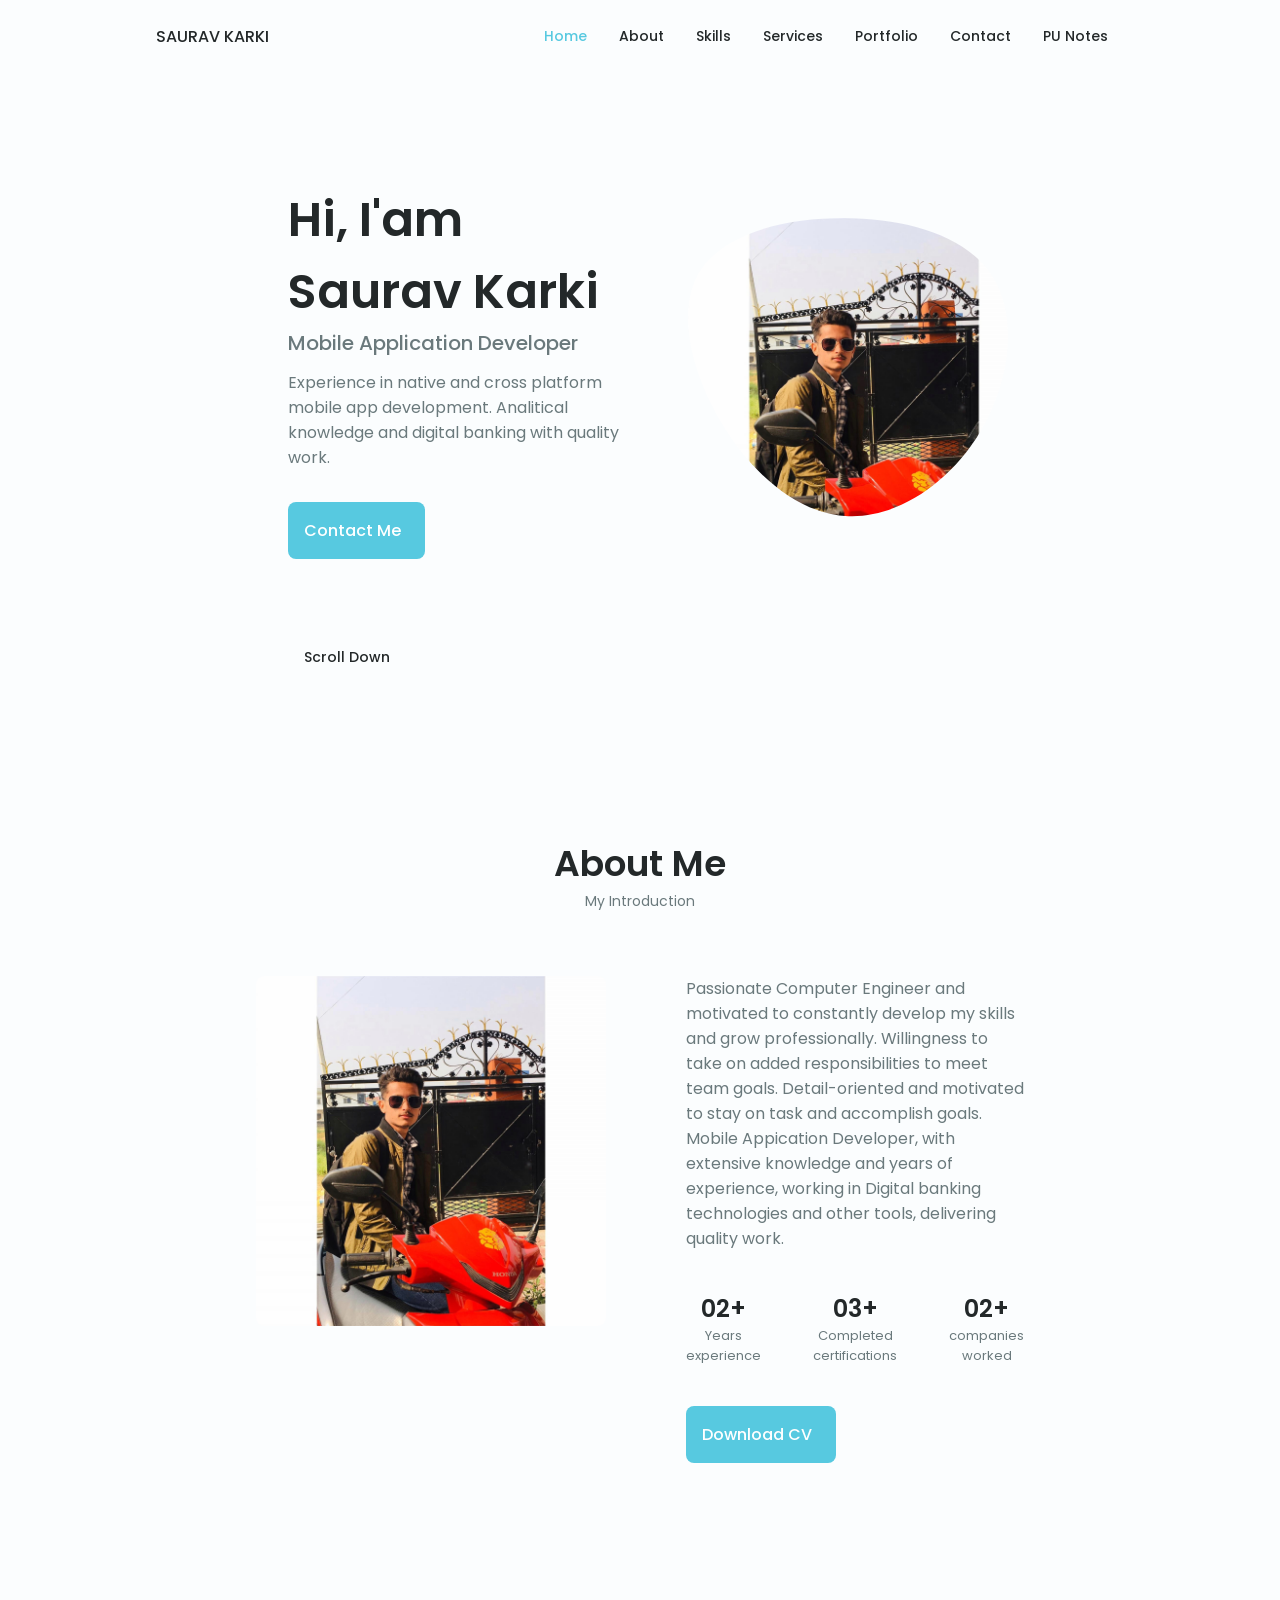
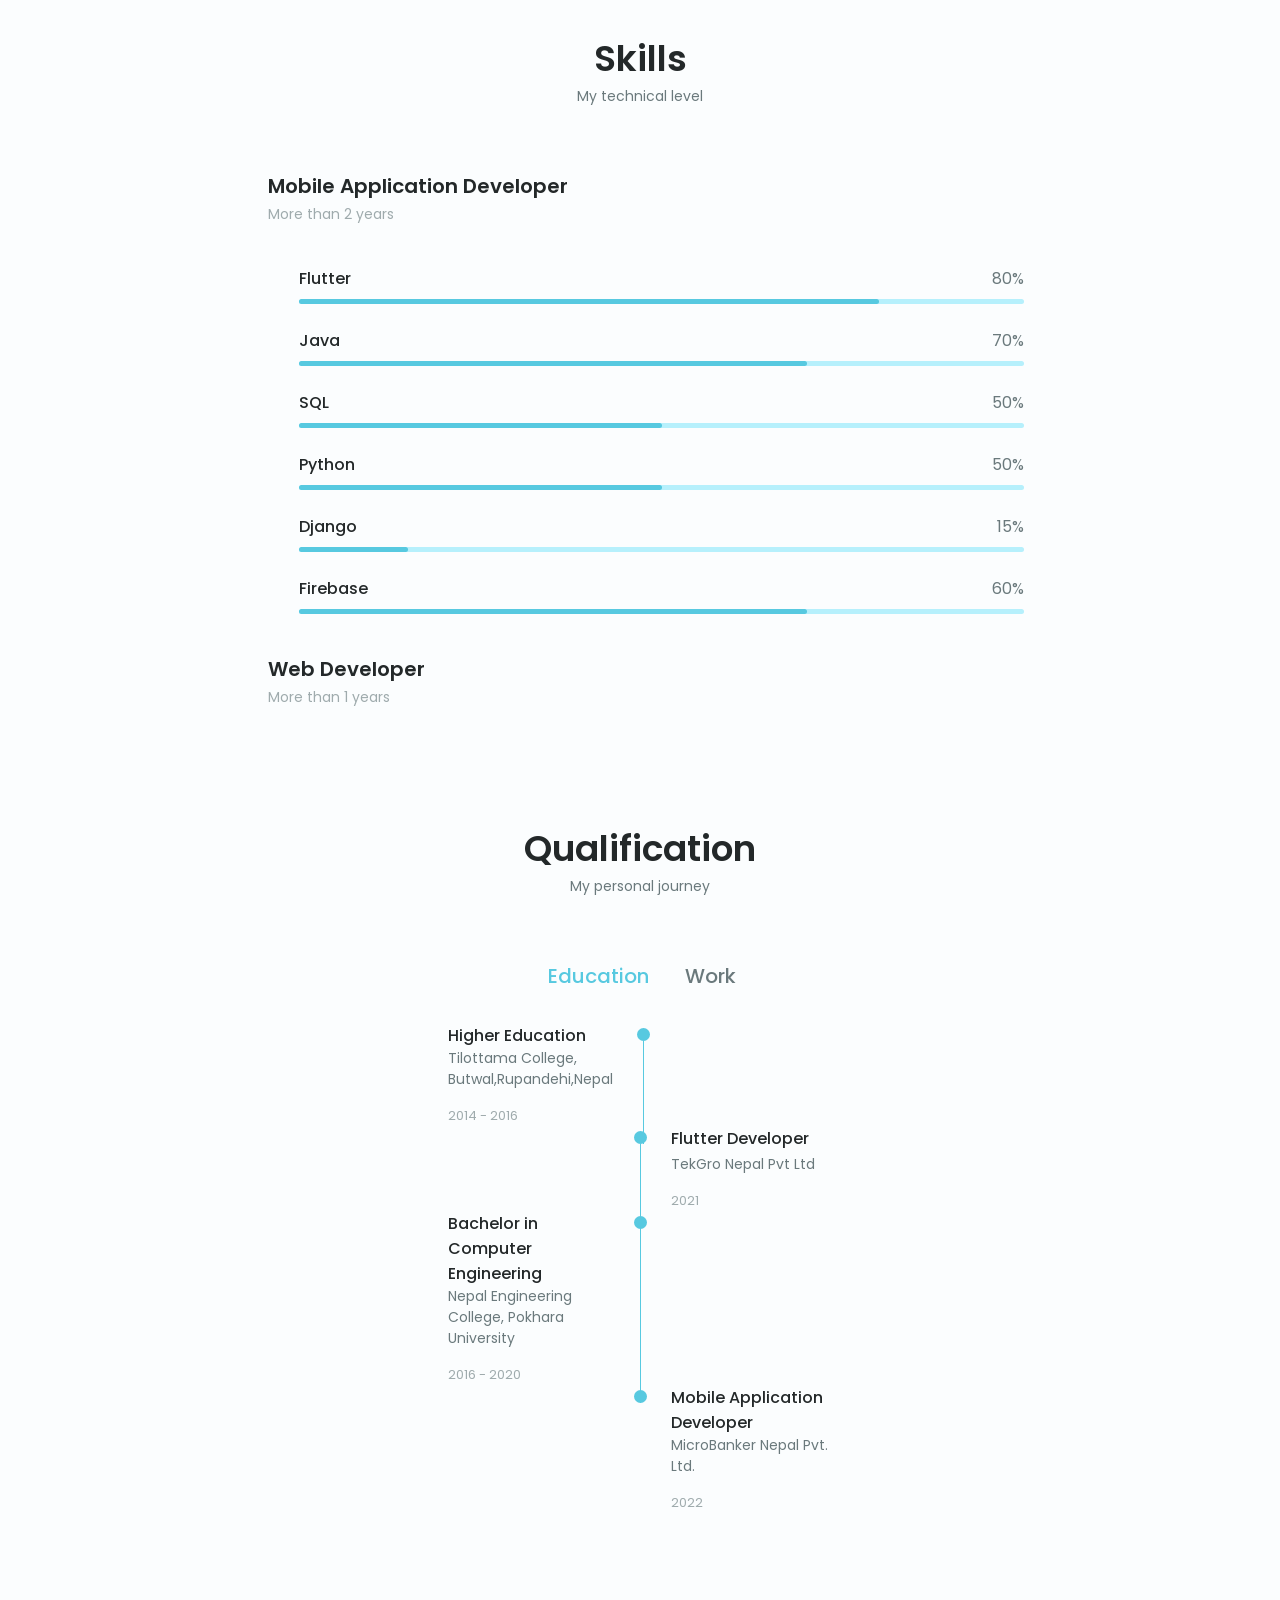
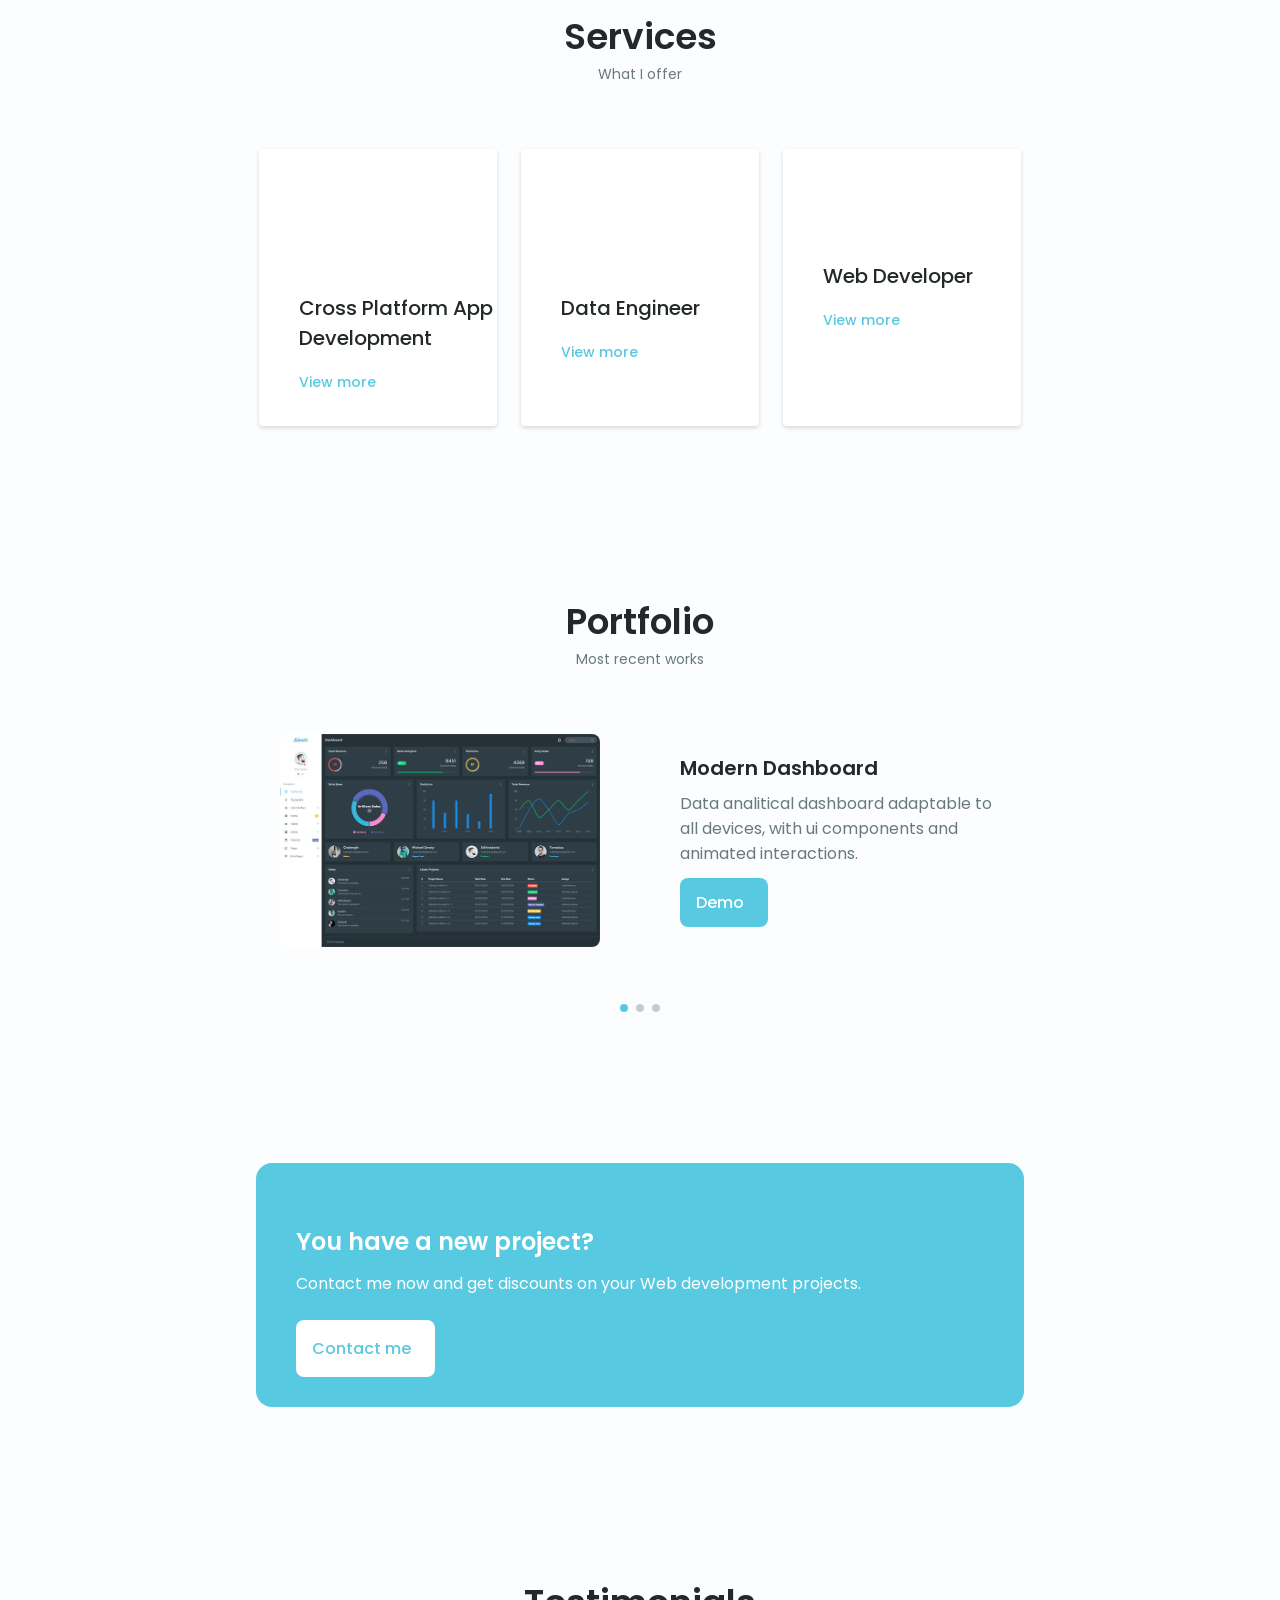
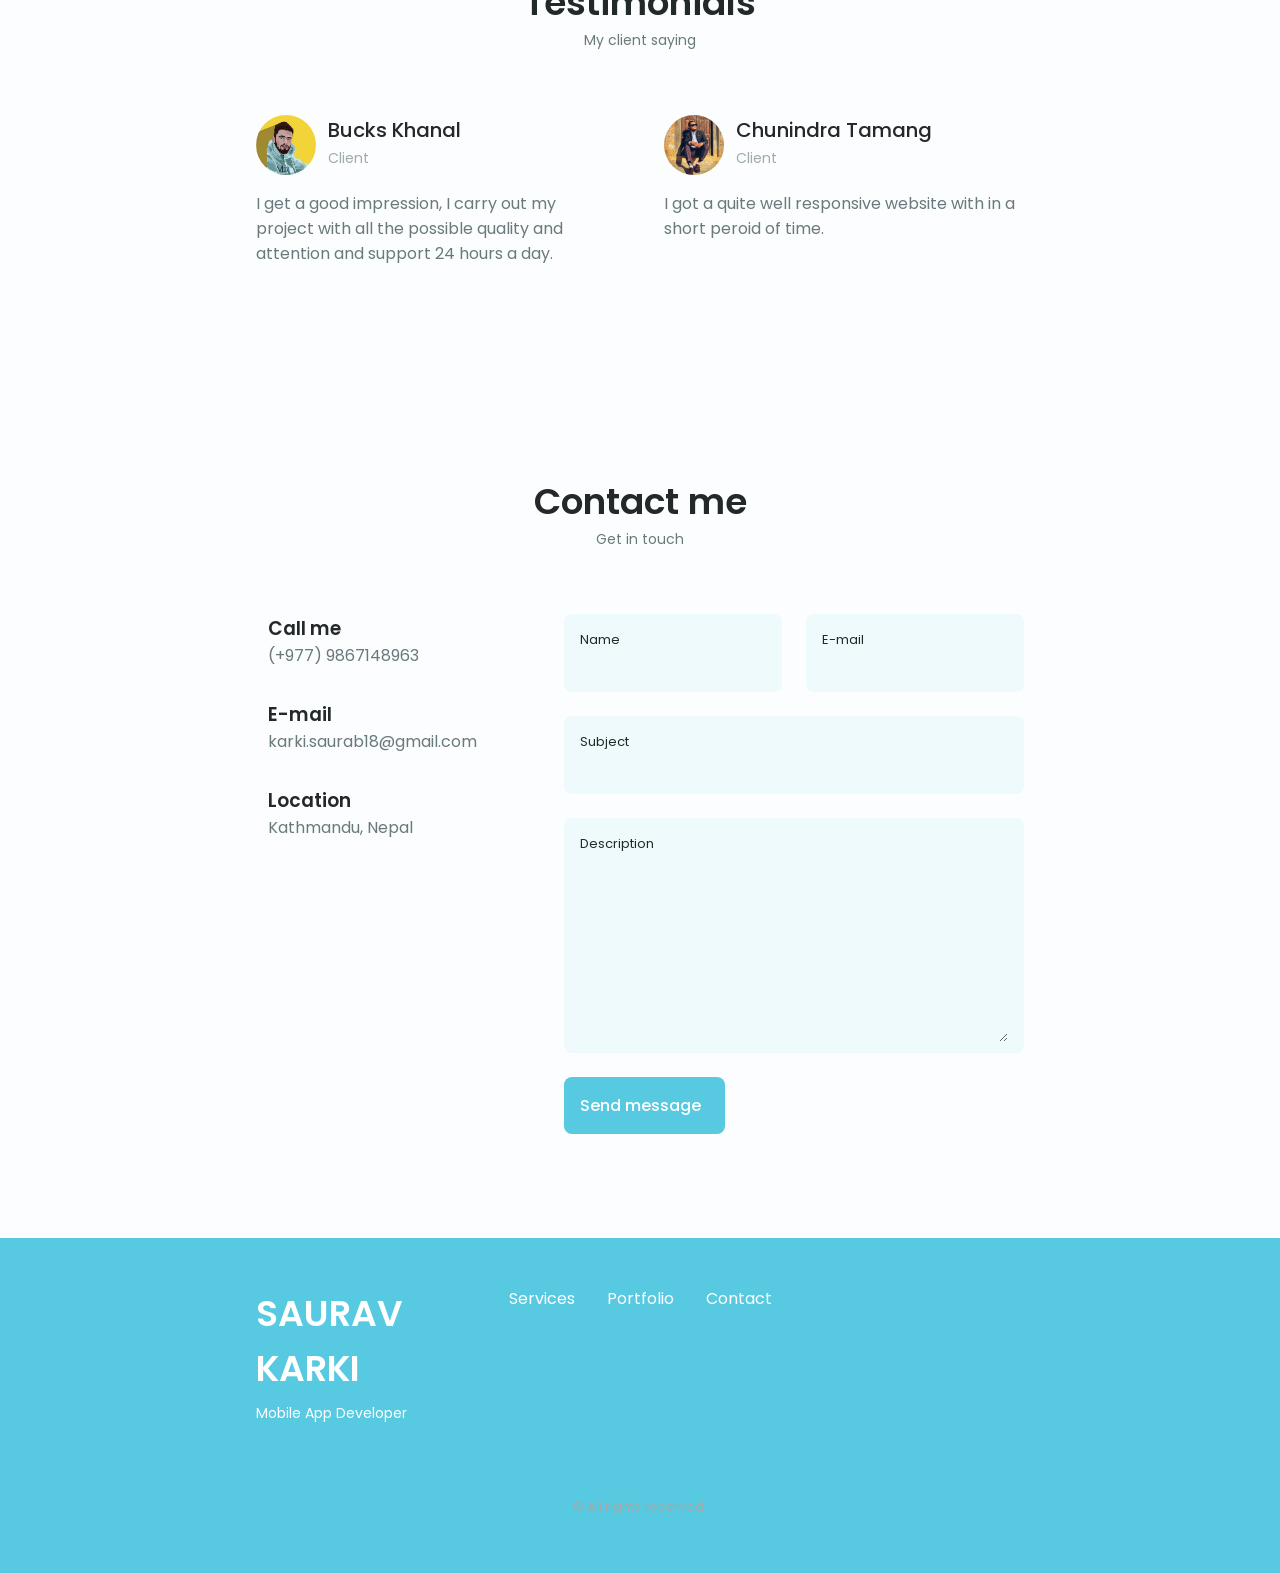
==== commit 2d448591: "commit" ====
--- a/index.html
+++ b/index.html
@@ -457,11 +457,11 @@
                         <!--==================== QUALIFICATION 1 ====================-->
                         <div class="qualification__data">
                             <div>
-                                <h3 class="qualification__title">Trainee Banking Assistant</h3>
-                                <span class="qualification__subtitle">DFCC Head Office - Colombo</span>
+                                <h3 class="qualification__title">Flutter Developer Intern</h3>
+                                <span class="qualification__subtitle">TekGro Pvt. Ltd.</span>
                                 <div class="qualification__calendar">
                                     <i class="uil uil-calendar-alt"></i>
-                                    2017 - 2019
+                                    Oct, 2021 - Dec, 2021
                                 </div>
                             </div>
 
@@ -479,21 +479,21 @@
                                 <span class="qualification__line"></span>
                             </div>
 
-                            <div>
+                            <!-- <div>
                                 <h3 class="qualification__title">Banking Assistant</h3>
                                 <span class="qualification__subtitle">DFCC Head Office - Colombo</span>
                                 <div class="qualification__calendar">
                                     <i class="uil uil-calendar-alt"></i>
                                     2019 - 2020
                                 </div>
-                            </div>
+                            </div> -->
                         </div>
 
                         <!--==================== QUALIFICATION 3 ====================-->
                         <div class="qualification__data">
                             <div>
-                                <h3 class="qualification__title">Data Analyst - Digital banking</h3>
-                                <span class="qualification__subtitle">DFCC Head Office - Colombo</span>
+                                <h3 class="qualification__title">Data Engineer - Fusemachines</h3>
+                                <span class="qualification__subtitle"></span>
                                 <div class="qualification__calendar">
                                     <i class="uil uil-calendar-alt"></i>
                                     2020 - Present
@@ -531,7 +531,7 @@
 
                     <div class="services__modal">
                         <div class="services__modal-content">
-                            <h4 class="services__modal-title">Data Analyst <br></h4>
+                            <h4 class="services__modal-title">Mobile App development <br></h4>
                             <i class="uil uil-times services__modal-close"></i>
 
                             <ul class="services__modal-services grid">
@@ -563,7 +563,7 @@
                 <div class="services__content">
                     <div>
                         <i class="uil uil-money-bill skills__icon"></i>
-                        <h3 class="services__title">Banker<br> </h3>
+                        <h3 class="services__title">Data Engineer<br> </h3>
                     </div>
                     <span class="button button--flex button--small button--link services__button">
                         View more
@@ -572,7 +572,7 @@
 
                     <div class="services__modal">
                         <div class="services__modal-content">
-                            <h4 class="services__modal-title">Banker<br></h4>
+                            <h4 class="services__modal-title">Data Engineering<br></h4>
                             <i class="uil uil-times services__modal-close"></i>
 
                             <ul class="services__modal-services grid">
@@ -584,12 +584,12 @@
 
                                 <li class="services__modal-service">
                                     <i class="uil uil-check-circle services__modal-icon"></i>
-                                    <p>Maintain customer acoounts and help resolve disputes.</p>
-                                </li>
-
-                                <li class="services__modal-service">
-                                    <i class="uil uil-check-circle services__modal-icon"></i>
-                                    <p>Refer customers to loan officers or other financial specialist.</p>
+                                    <p>Maintaing and extracting data from Data warehouse.</p>
+                                </li>
+
+                                <li class="services__modal-service">
+                                    <i class="uil uil-check-circle services__modal-icon"></i>
+                                    <p>Managing the Database systems</p>
                                 </li>
 
                                 <li class="services__modal-service">
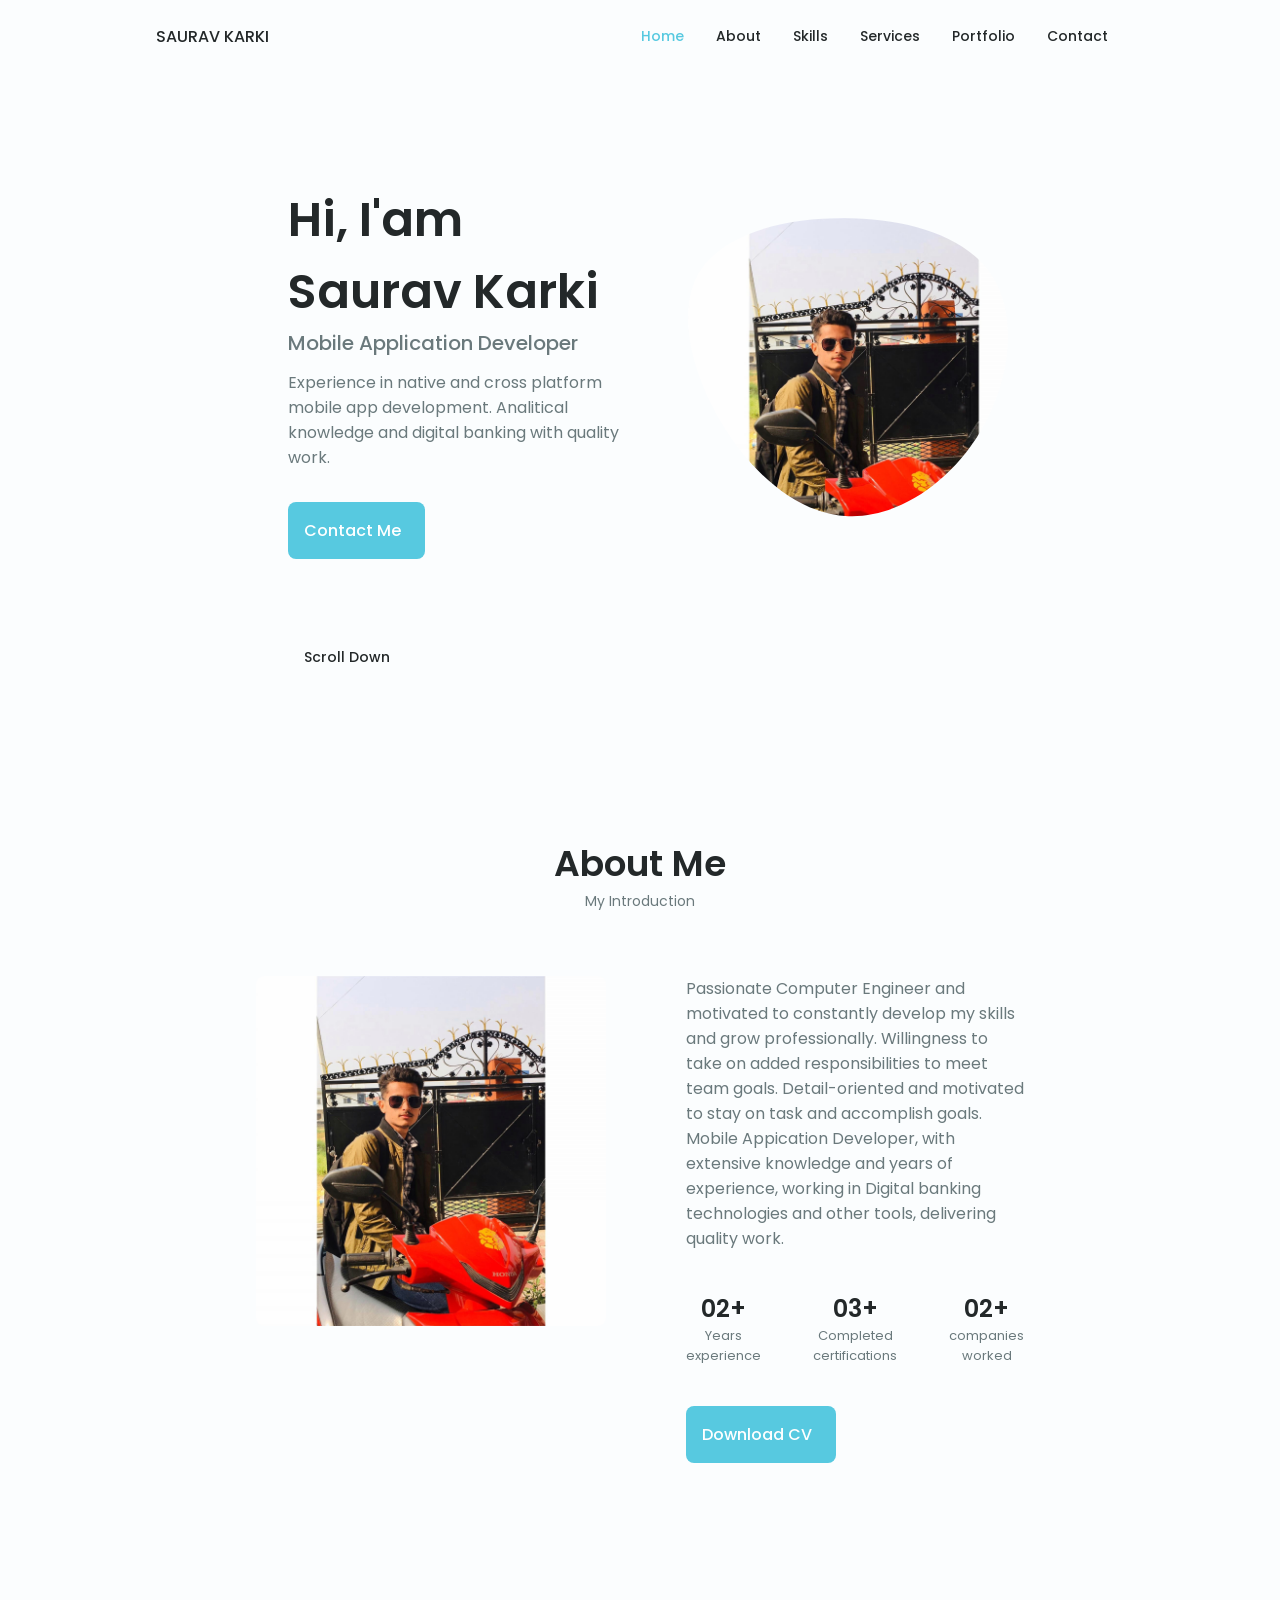
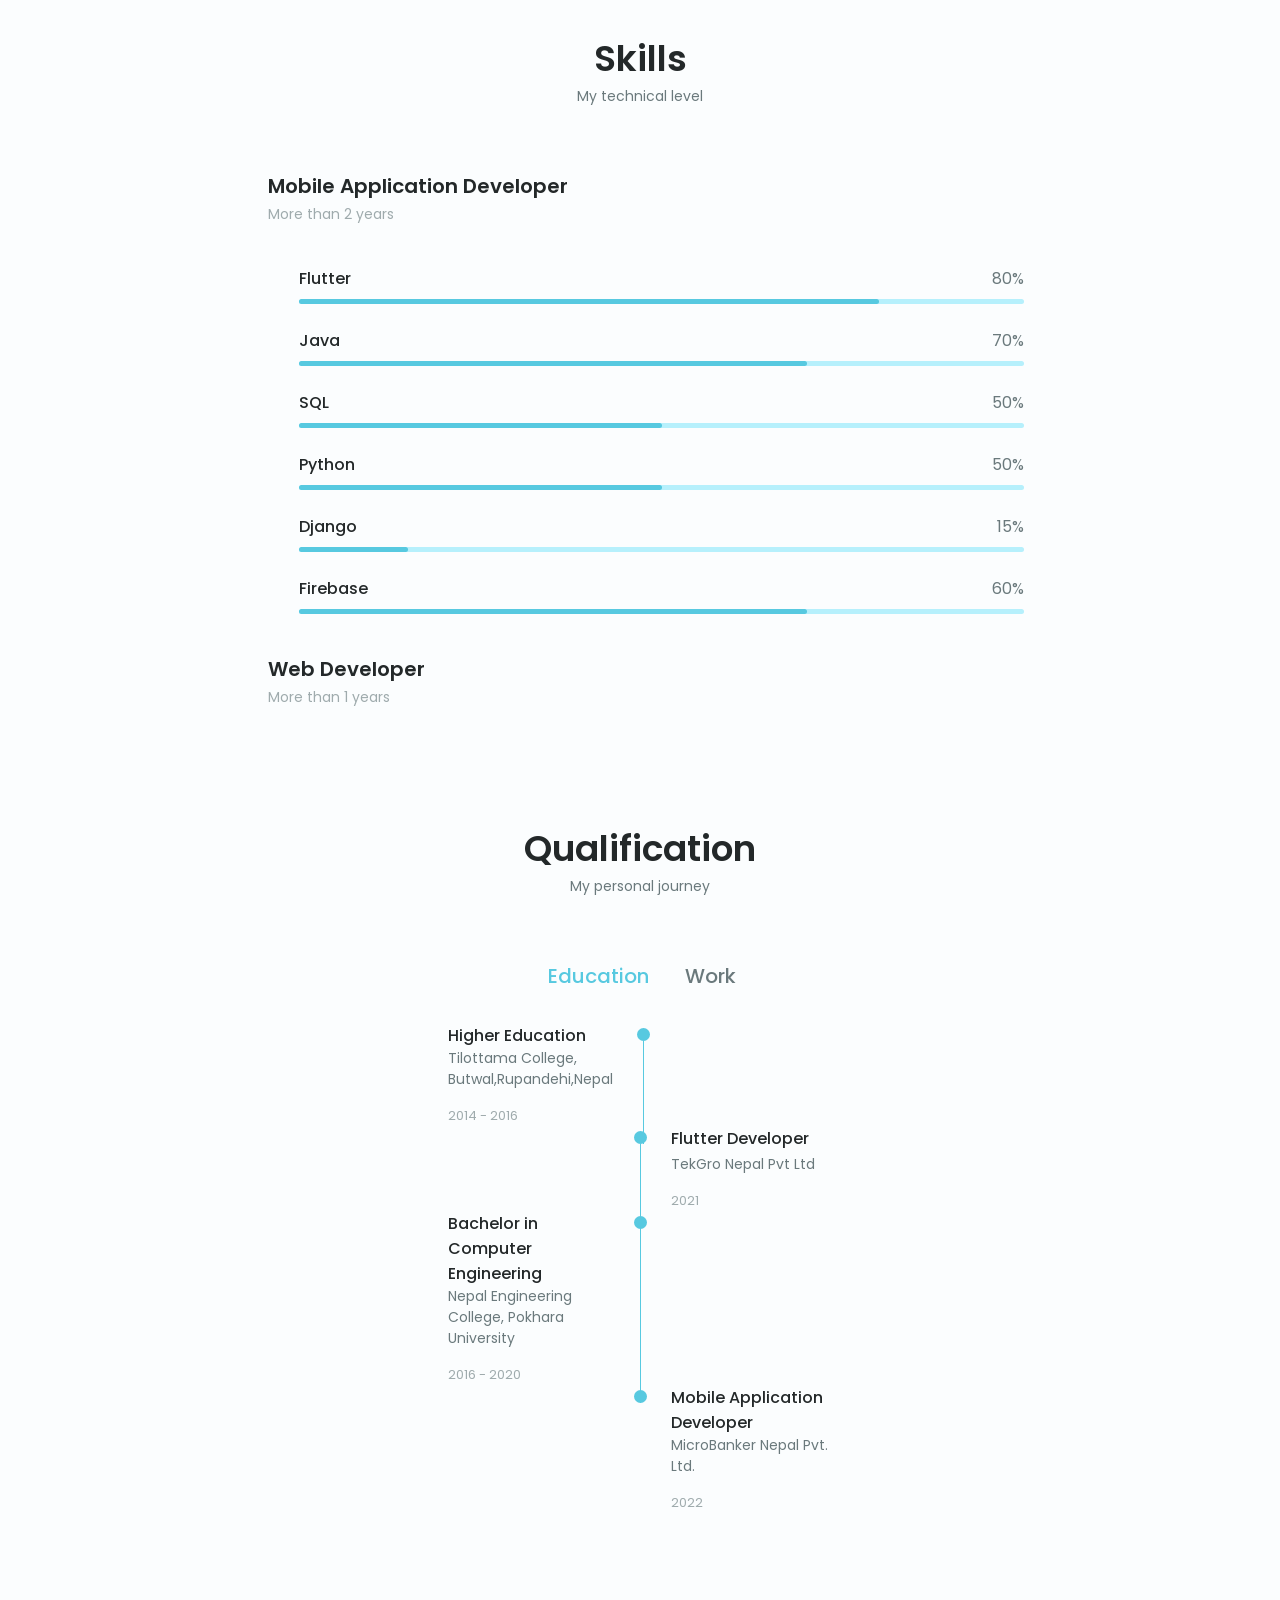
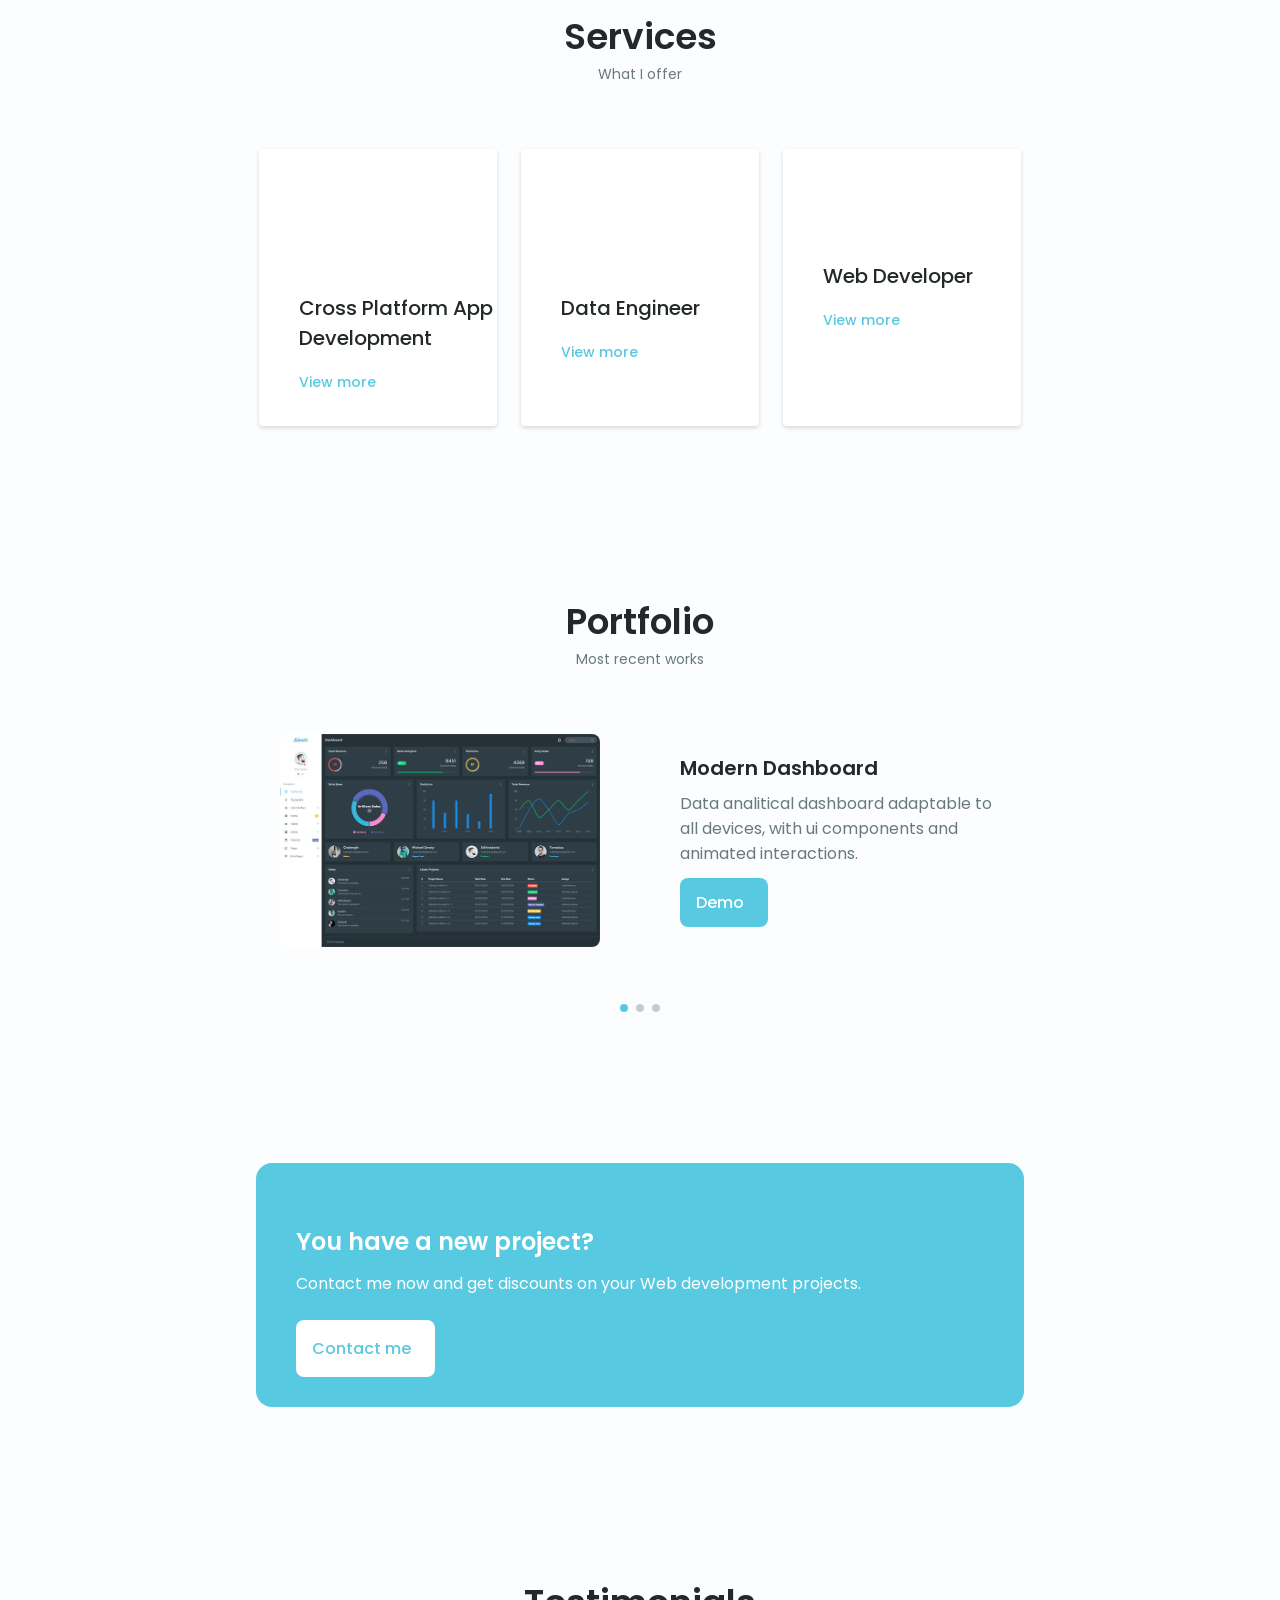
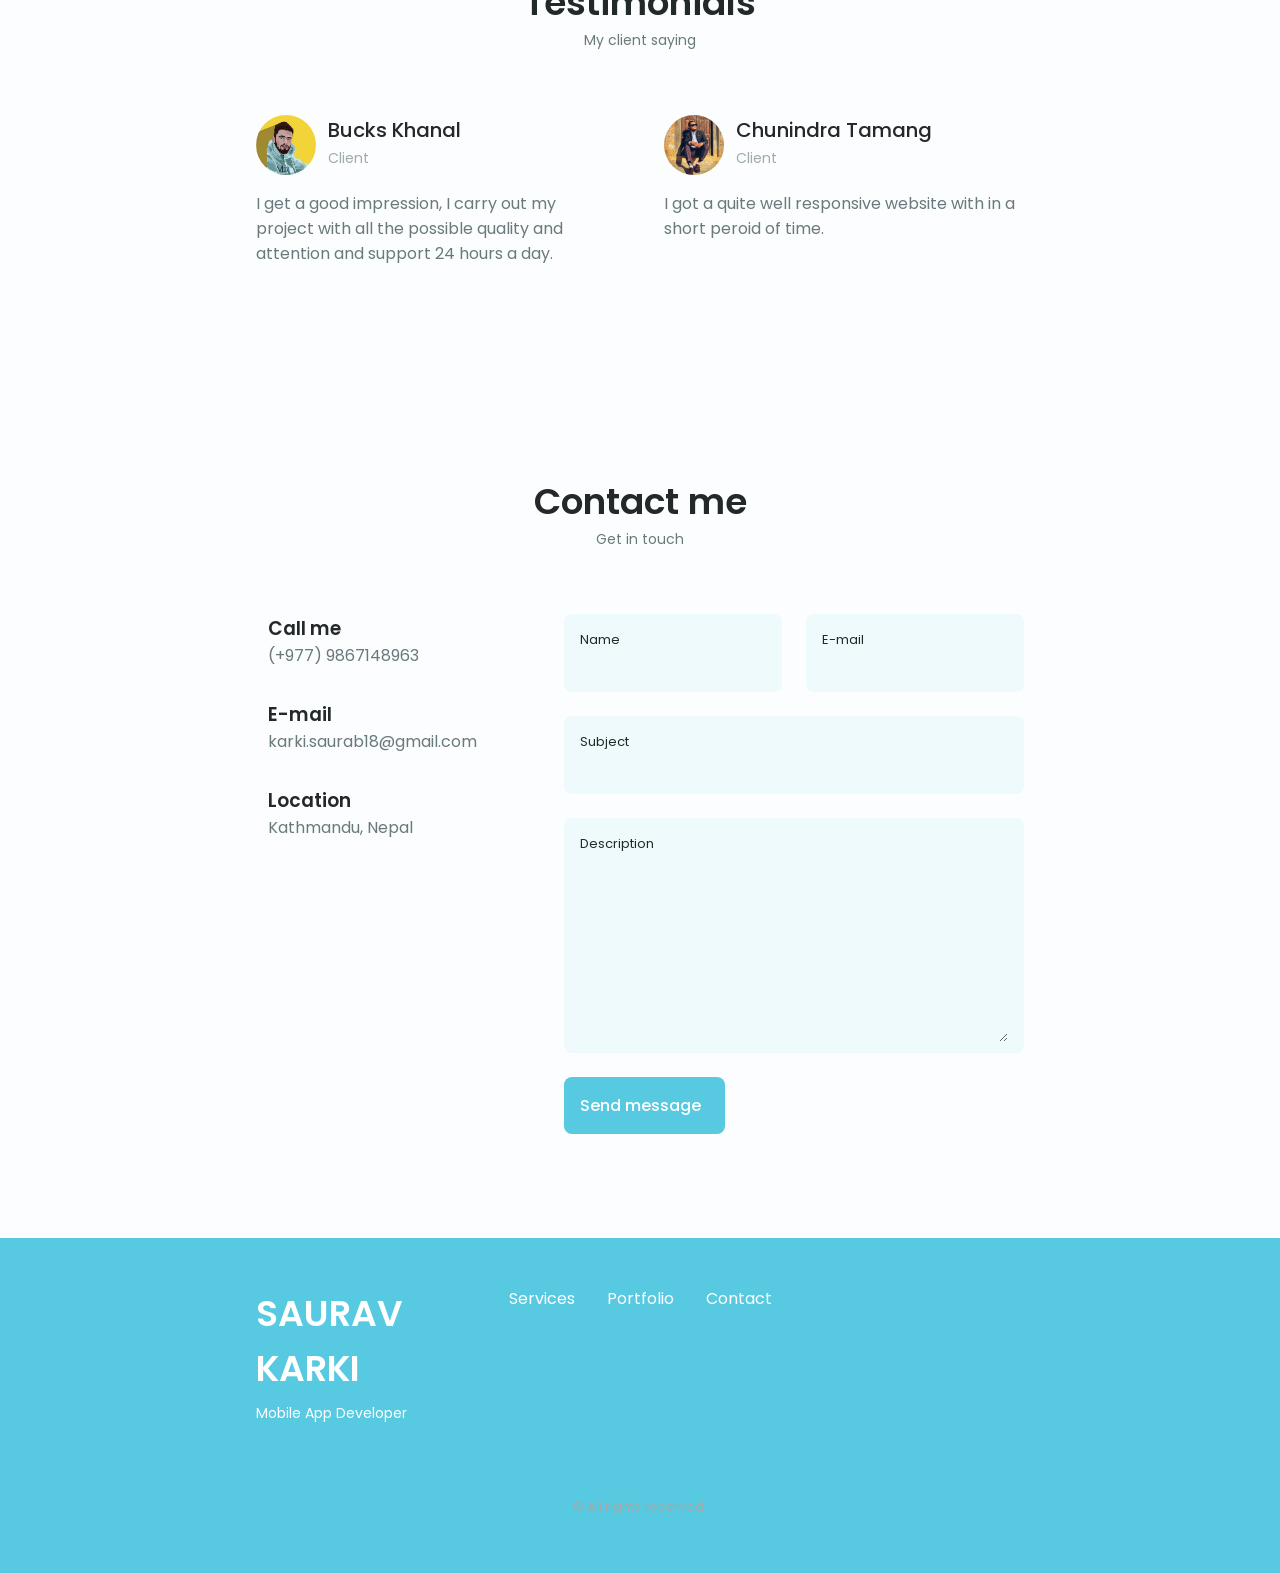
==== commit a1e028c8: "main: removing PUNotes nav list" ====
--- a/index.html
+++ b/index.html
@@ -54,11 +54,11 @@
                             <i class="uil uil-message nav__icon"></i>Contact
                         </a>
                     </li>
-                    <li class="nav__item">
+                    <!-- <li class="nav__item">
                         <a href="notes.html" class="nav__link">
                             <i class="uil uil-estate nav__icon"></i>PU Notes
                         </a>
-                    </li>
+                    </li> -->
                 </ul>
                 <i class="uil uil-times nav__close" id="nav-close"></i>
             </div>
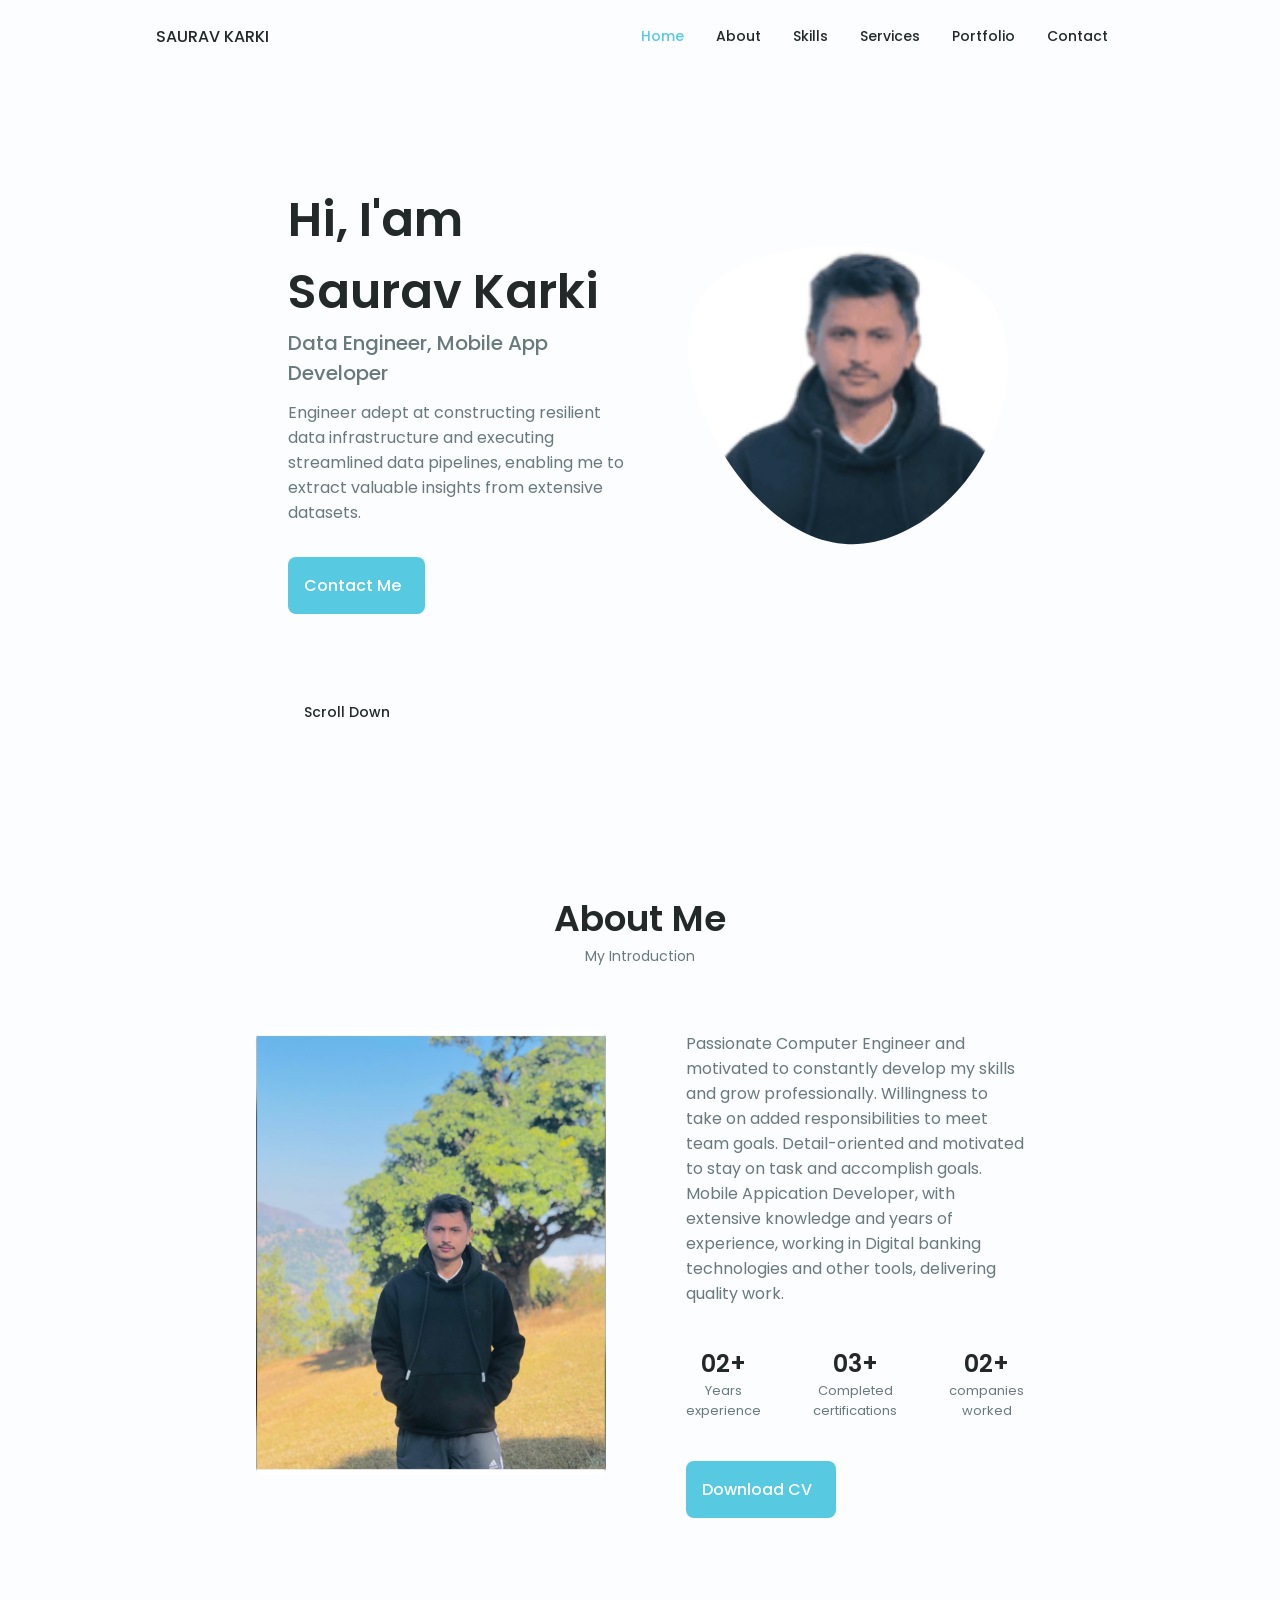
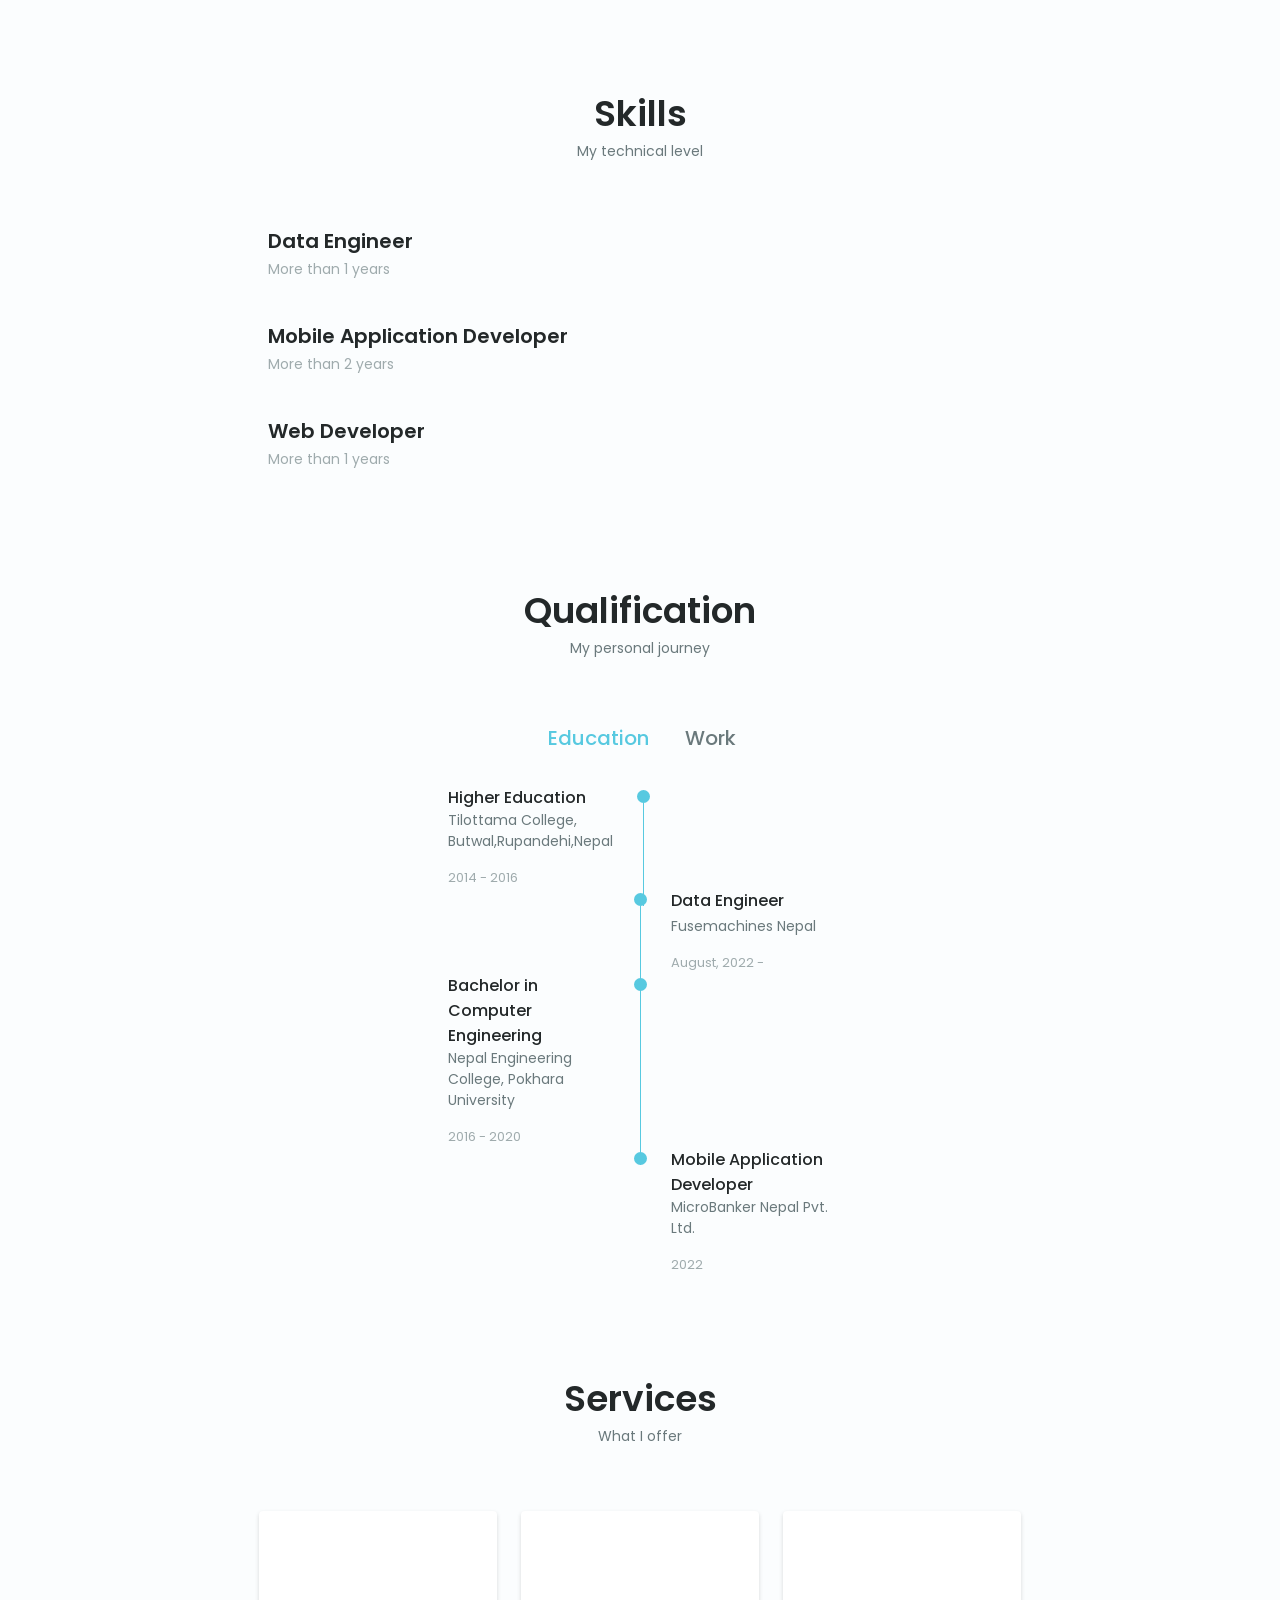
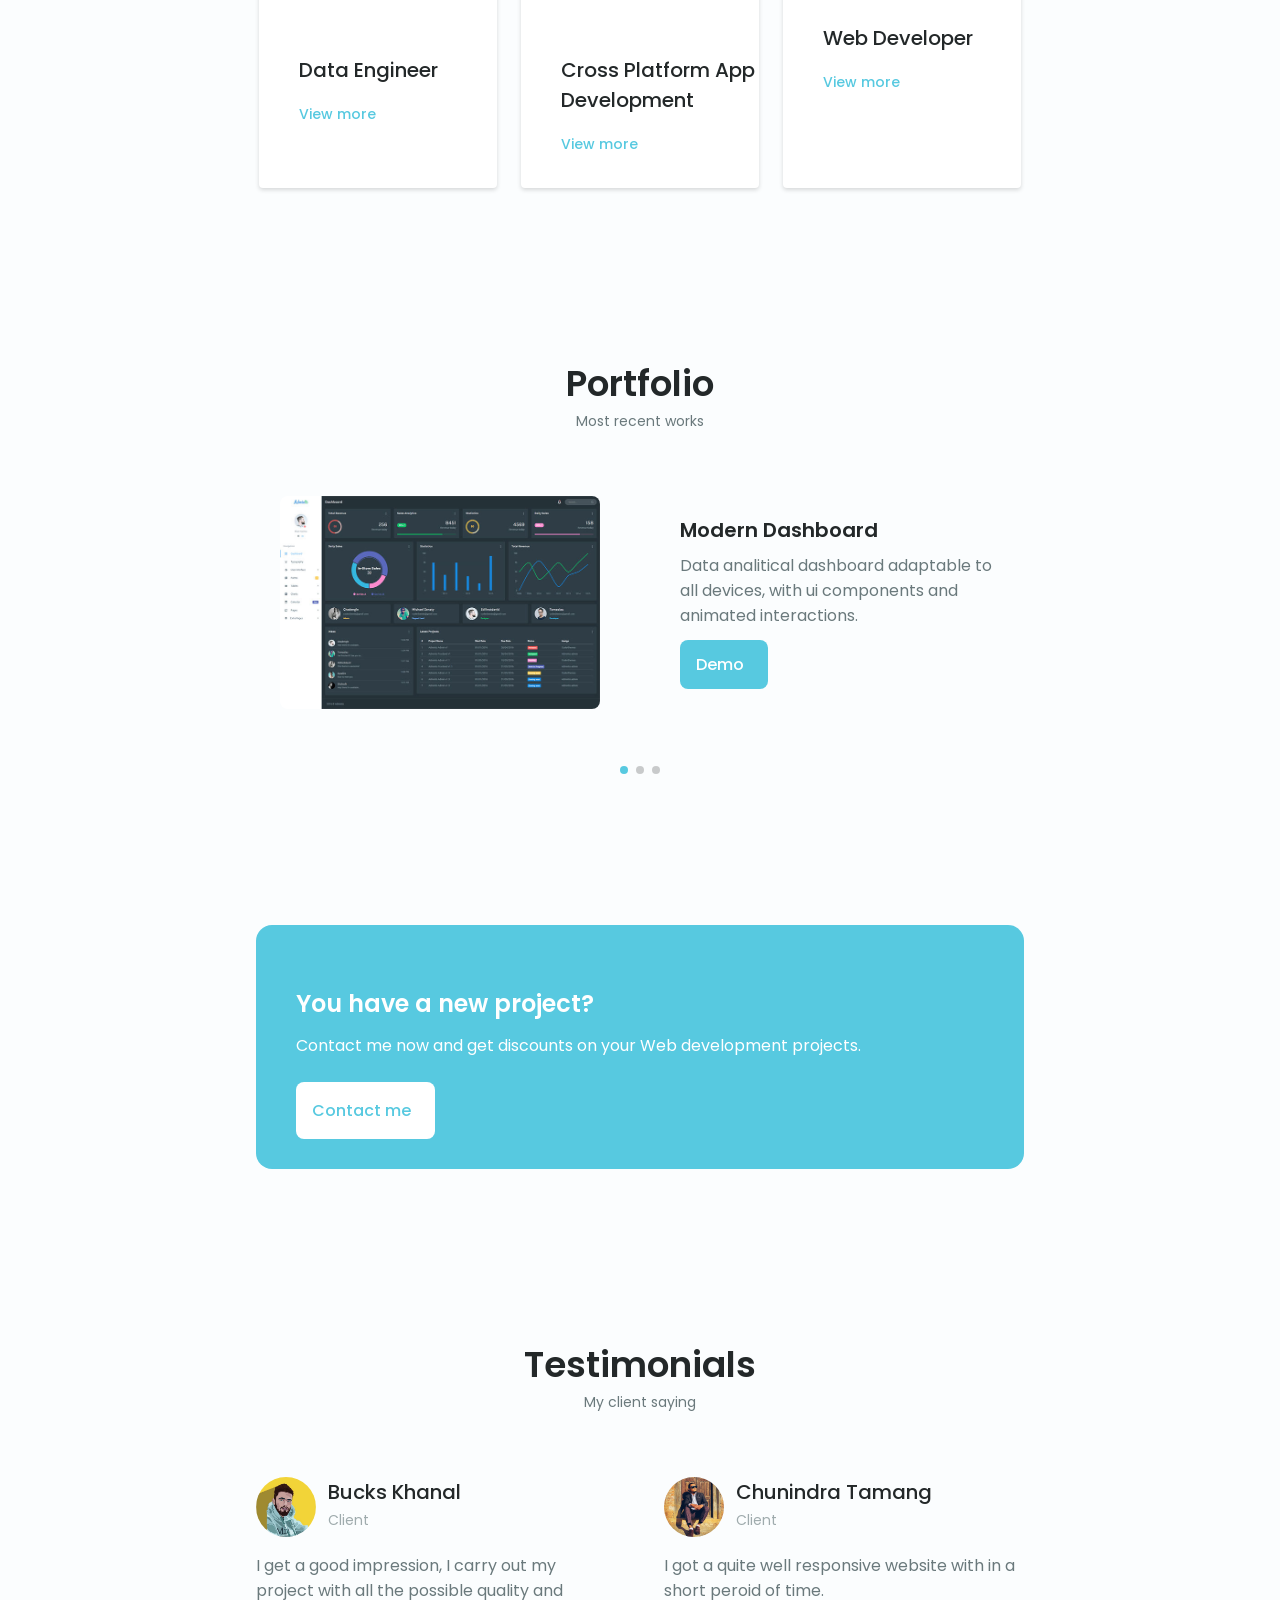
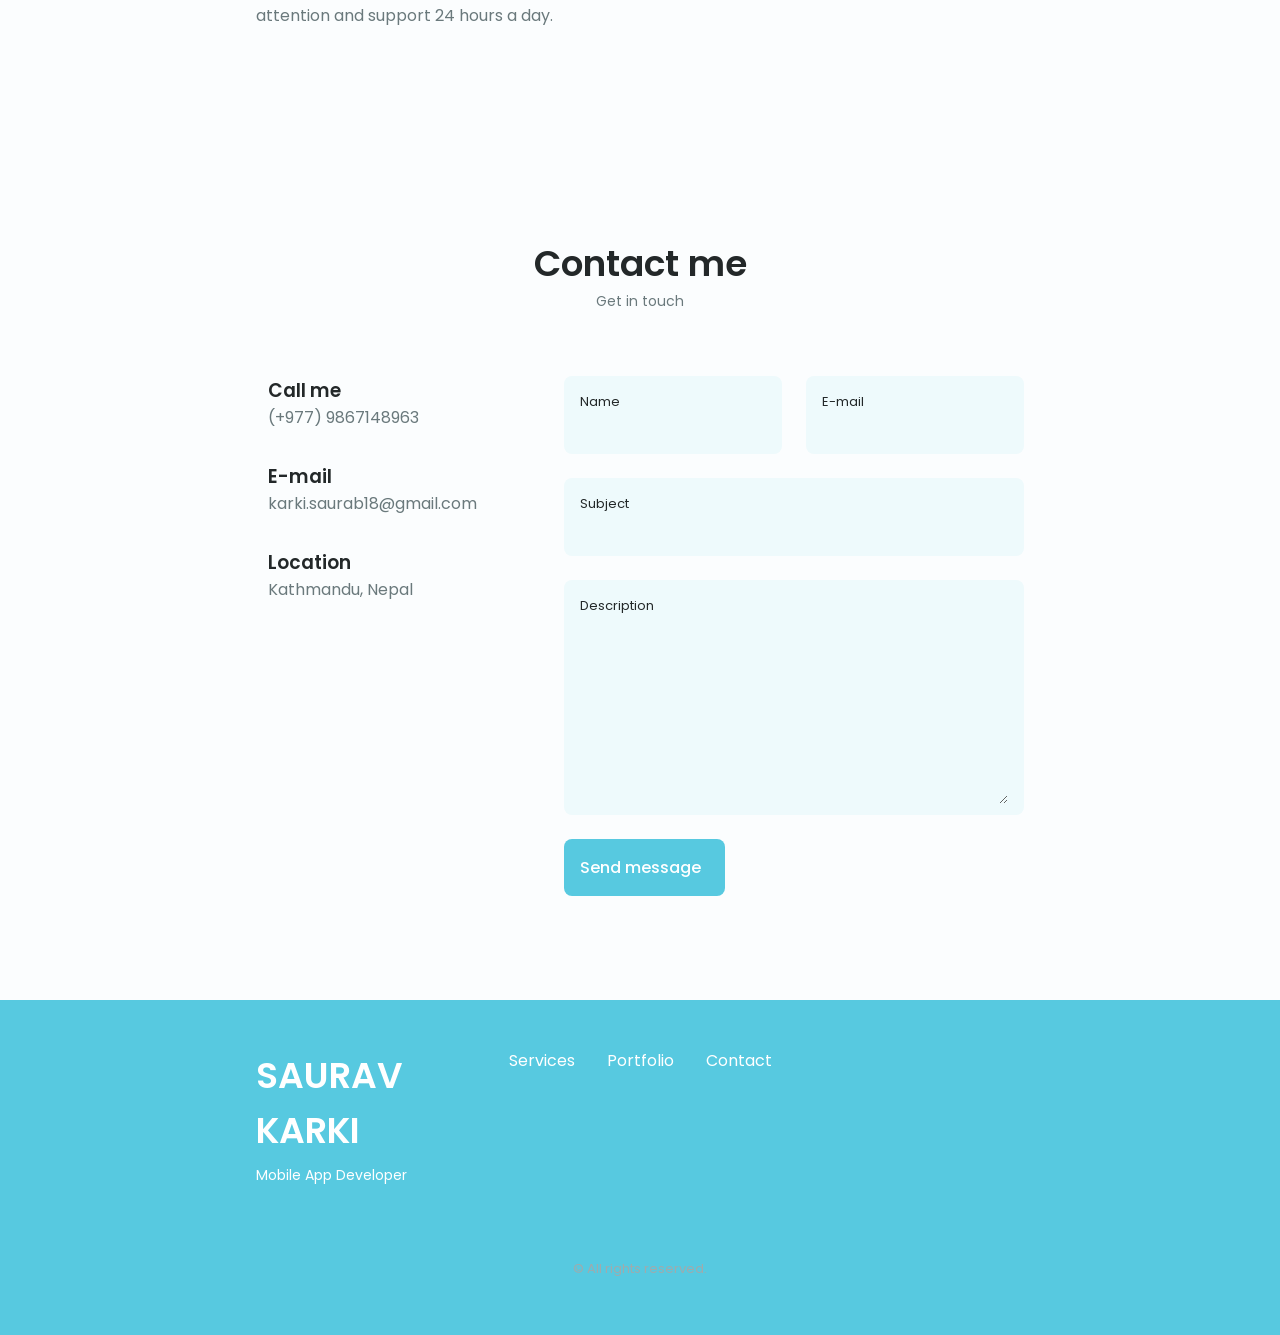
==== commit eb831959: "main: changed the static informations" ====
--- a/index.html
+++ b/index.html
@@ -54,11 +54,6 @@
                             <i class="uil uil-message nav__icon"></i>Contact
                         </a>
                     </li>
-                    <!-- <li class="nav__item">
-                        <a href="notes.html" class="nav__link">
-                            <i class="uil uil-estate nav__icon"></i>PU Notes
-                        </a>
-                    </li> -->
                 </ul>
                 <i class="uil uil-times nav__close" id="nav-close"></i>
             </div>
@@ -107,16 +102,16 @@
                                     165.547 130.807 187.559 100.226 186.353C69.6454 185.297 41.0228 161.023 21.7403 
                                     129.362C2.45775 97.8511 -7.48481 59.1033 6.67581 34.5279C20.9871 10.1032 59.7028 
                                     -0.149132 97.9666 0.00163737C136.23 0.303176 174.193 10.857 190.312 36.4879Z" />
-                                <image class="home__blob-img" x="" xlink:href="packages/images/pic1.jpg" />
+                                <image class="home__blob-img" x="" xlink:href="packages/images/pp_saurav.png" />
                             </g>
                         </svg>
                     </div>
 
                     <div class="home__data">
                         <h1 class="home__title">Hi, I'am Saurav Karki</h1>
-                        <h3 class="home__subtitle">Mobile Application Developer</h3>
-                        <p class="home__description"> Experience in native and cross platform mobile app
-                            development. Analitical knowledge and digital banking with quality work.</p>
+                        <h3 class="home__subtitle">Data Engineer, Mobile App Developer</h3>
+                        <p class="home__description">Engineer adept at constructing resilient data infrastructure and executing streamlined data pipelines,
+                             enabling me to extract valuable insights from extensive datasets.</p>
                         <a href="#contact" class="button button--flex home__button">
                             Contact Me<i class="uil uil-message button__icon"></i>
                         </a>
@@ -139,7 +134,7 @@
             <span class="section__subtitle">My Introduction</span>
 
             <div class="about__container container grid">
-                <img src="packages/images/pic1.jpg" alt="" class="about__img">
+                <img src="packages/images/pp1.png" alt="" class="about__img">
                 <div class="about__data">
                     <p class="about__description">
                         Passionate Computer Engineer and motivated to constantly develop my skills and grow
@@ -174,16 +169,88 @@
         </section>
 
         <!--==================== SKILLS ====================-->
+        
         <section class="skills section" id="skills">
             <h2 class="section__title">Skills</h2>
             <span class="section__subtitle">My technical level</span>
 
             <div class="skills__container container grid">
                 <div>
-                    <!--==================== SKILL-1 ====================-->
-                    <div class="skills__content skills__open">
+                    <!---===========SKill 1 main==============-->
+                    <div class="skills__content skills__close">
                         <div class="skills__header">
                             <i class="uil uil-analytics skills__icon"></i>
+                            <div>
+                                <h1 class="skills__title">Data Engineer</h1>
+                                <span class="skills__subtitle">More than 1 years</span>
+                            </div>
+
+                            <i class="uil uil-angle-down skills__arrow"></i>
+                        </div>
+                        <div class="skills__list grid">
+                            <div class="skills__data">
+                                <div class="skills__titles">
+                                    <h3 class="skills__name">MySQL</h3>
+                                    <span class="skills__number">80%</span>
+                                </div>
+                                <div class="skills__bar">
+                                    <span class="skills__percentage skills__flutter"></span>
+
+                                </div>
+                            </div>
+                            <div class="skills__data">
+                                <div class="skills__titles">
+                                    <h3 class="skills__name">Python</h3>
+                                    <span class="skills__number">70%</span>
+                                </div>
+                                <div class="skills__bar">
+                                    <span class="skills__percentage skills__tab"></span>
+                                </div>
+                            </div>
+                            <div class="skills__data">
+                                <div class="skills__titles">
+                                    <h3 class="skills__name">Orchestration Tool (Airflow)</h3>
+                                    <span class="skills__number">60%</span>
+                                </div>
+                                <div class="skills__bar">
+                                    <span class="skills__percentage skills__tab"></span>
+                                </div>
+                            </div>
+                            <div class="skills__data">
+                                <div class="skills__titles">
+                                    <h3 class="skills__name">Cloud Services(AWS)</h3>
+                                    <span class="skills__number">50%</span>
+                                </div>
+                                <div class="skills__bar">
+                                    <span class="skills__percentage skills__sql"></span>
+                                </div>
+
+                            </div>
+                            <div class="skills__data">
+                                <div class="skills__titles">
+                                    <h3 class="skills__name">PySpark</h3>
+                                    <span class="skills__number">50%</span>
+                                </div>
+                                <div class="skills__bar">
+                                    <span class="skills__percentage skills__sql"></span>
+                                </div>
+                            </div>
+                            <div class="skills__data">
+                                <div class="skills__titles">
+                                    <h3 class="skills__name">Firebase</h3>
+                                    <span class="skills__number">60%</span>
+                                </div>
+                                <div class="skills__bar">
+                                    <span class="skills__percentage skills__google"></span>
+                                </div>
+                            </div>
+                        </div>
+                    </div>
+
+                    <!--==================== SKILL-1 ====================-->
+                    <div class="skills__content skills__close">
+                        <div class="skills__header">
+                            <i class="uil uil-mobile-android skills__icon"></i>
                             <div>
                                 <h1 class="skills__title">Mobile Application Developer</h1>
                                 <span class="skills__subtitle">More than 2 years</span>
@@ -403,12 +470,12 @@
                                 <span class="qualification__line"></span>
                             </div>
 
-                            <div>
-                                <h3 class="qualification__title">Flutter Developer</h3>
-                                <span class="qualification__subtitle">TekGro Nepal Pvt Ltd </span>
+                           <div>
+                                <h3 class="qualification__title">Data Engineer</h3>
+                                <span class="qualification__subtitle">Fusemachines Nepal</span>
                                 <div class="qualification__calendar">
                                     <i class="uil uil-calendar-alt"></i>
-                                    2021
+                                    August, 2022 - 
                                 </div>
                             </div>
                         </div>
@@ -456,14 +523,14 @@
                     <div class="qualification__content" data-content id="work">
                         <!--==================== QUALIFICATION 1 ====================-->
                         <div class="qualification__data">
-                            <div>
-                                <h3 class="qualification__title">Flutter Developer Intern</h3>
-                                <span class="qualification__subtitle">TekGro Pvt. Ltd.</span>
+                            <!-- <div>
+                                <h3 class="qualification__title">Data Engineer</h3>
+                                <span class="qualification__subtitle">Fusemachines Nepal</span>
                                 <div class="qualification__calendar">
                                     <i class="uil uil-calendar-alt"></i>
                                     Oct, 2021 - Dec, 2021
                                 </div>
-                            </div>
+                            </div> -->
 
                             <div>
                                 <span class="qualification__rounder"></span>
@@ -490,21 +557,7 @@
                         </div>
 
                         <!--==================== QUALIFICATION 3 ====================-->
-                        <div class="qualification__data">
-                            <div>
-                                <h3 class="qualification__title">Data Engineer - Fusemachines</h3>
-                                <span class="qualification__subtitle"></span>
-                                <div class="qualification__calendar">
-                                    <i class="uil uil-calendar-alt"></i>
-                                    2020 - Present
-                                </div>
-                            </div>
-
-                            <div>
-                                <span class="qualification__rounder"></span>
-                                <!-- <span class="qualification__line"></span> -->
-                            </div>
-                        </div>
+                      
 
                     </div>
 
@@ -518,11 +571,13 @@
             <span class="section__subtitle">What I offer</span> 
 
             <div class="services__container container grid">
+
+
                 <!--==================== SERVICES 1 ====================-->
                 <div class="services__content">
                     <div>
                         <i class="uil uil-analytics skills__icon"></i>
-                        <h3 class="services__title">Cross Platform App Development<br></h3>
+                        <h3 class="services__title">Data Engineer<br> </h3>
                     </div>
                     <span class="button button--flex button--small button--link services__button">
                         View more
@@ -531,49 +586,8 @@
 
                     <div class="services__modal">
                         <div class="services__modal-content">
-                            <h4 class="services__modal-title">Mobile App development <br></h4>
-                            <i class="uil uil-times services__modal-close"></i>
-
-                            <ul class="services__modal-services grid">
-                                <li class="services__modal-service">
-                                    <i class="uil uil-check-circle services__modal-icon"></i>
-                                    <p>I analize data systems.</p>
-                                </li>
-
-                                <li class="services__modal-service">
-                                    <i class="uil uil-check-circle services__modal-icon"></i>
-                                    <p>Automating information retrieval.</p>
-                                </li>
-
-                                <li class="services__modal-service">
-                                    <i class="uil uil-check-circle services__modal-icon"></i>
-                                    <p>Systematically applying statistical and logical techniques.</p>
-                                </li>
-
-                                <li class="services__modal-service">
-                                    <i class="uil uil-check-circle services__modal-icon"></i>
-                                    <p>Visualizing graphs, charts and preparing reports and dashboards.</p>
-                                </li>
-                            </ul>
-                        </div>
-                    </div>
-                </div>
-
-                <!--==================== SERVICES 2 ====================-->
-                <div class="services__content">
-                    <div>
-                        <i class="uil uil-money-bill skills__icon"></i>
-                        <h3 class="services__title">Data Engineer<br> </h3>
-                    </div>
-                    <span class="button button--flex button--small button--link services__button">
-                        View more
-                        <i class="uil uil-arrow-right button__icon"></i>
-                    </span>
-
-                    <div class="services__modal">
-                        <div class="services__modal-content">
                             <h4 class="services__modal-title">Data Engineering<br></h4>
-                            <i class="uil uil-times services__modal-close"></i>
+                            <i class="uil uil-analytics services__modal-close"></i>
 
                             <ul class="services__modal-services grid">
                                 <li class="services__modal-service">
@@ -601,10 +615,51 @@
                     </div>
                 </div>
 
+                                <!--==================== SERVICES 2 ====================-->
+                                <div class="services__content">
+                                    <div>
+                                        <i class="uil uil-mobile-android skills__icon"></i>
+                                        <h3 class="services__title">Cross Platform App Development<br></h3>
+                                    </div>
+                                    <span class="button button--flex button--small button--link services__button">
+                                        View more
+                                        <i class="uil uil-arrow-right button__icon"></i>
+                                    </span>
+                
+                                    <div class="services__modal">
+                                        <div class="services__modal-content">
+                                            <h4 class="services__modal-title">Mobile App development <br></h4>
+                                            <i class="uil uil-times services__modal-close"></i>
+                
+                                            <ul class="services__modal-services grid">
+                                                <li class="services__modal-service">
+                                                    <i class="uil uil-check-circle services__modal-icon"></i>
+                                                    <p>I analize data systems.</p>
+                                                </li>
+                
+                                                <li class="services__modal-service">
+                                                    <i class="uil uil-check-circle services__modal-icon"></i>
+                                                    <p>Automating information retrieval.</p>
+                                                </li>
+                
+                                                <li class="services__modal-service">
+                                                    <i class="uil uil-check-circle services__modal-icon"></i>
+                                                    <p>Systematically applying statistical and logical techniques.</p>
+                                                </li>
+                
+                                                <li class="services__modal-service">
+                                                    <i class="uil uil-check-circle services__modal-icon"></i>
+                                                    <p>Visualizing graphs, charts and preparing reports and dashboards.</p>
+                                                </li>
+                                            </ul>
+                                        </div>
+                                    </div>
+                                </div>
+
                 <!--==================== SERVICES 3 ====================-->
                 <div class="services__content">
                     <div>
-                        <i class="uil uil-arrow services__icon"></i>
+                        <i class="uil uil-brackets-curly services__icon"></i>
                         <h3 class="services__title">Web Developer<br></h3>
                     </div>
                     <span class="button button--flex button--small button--link services__button">
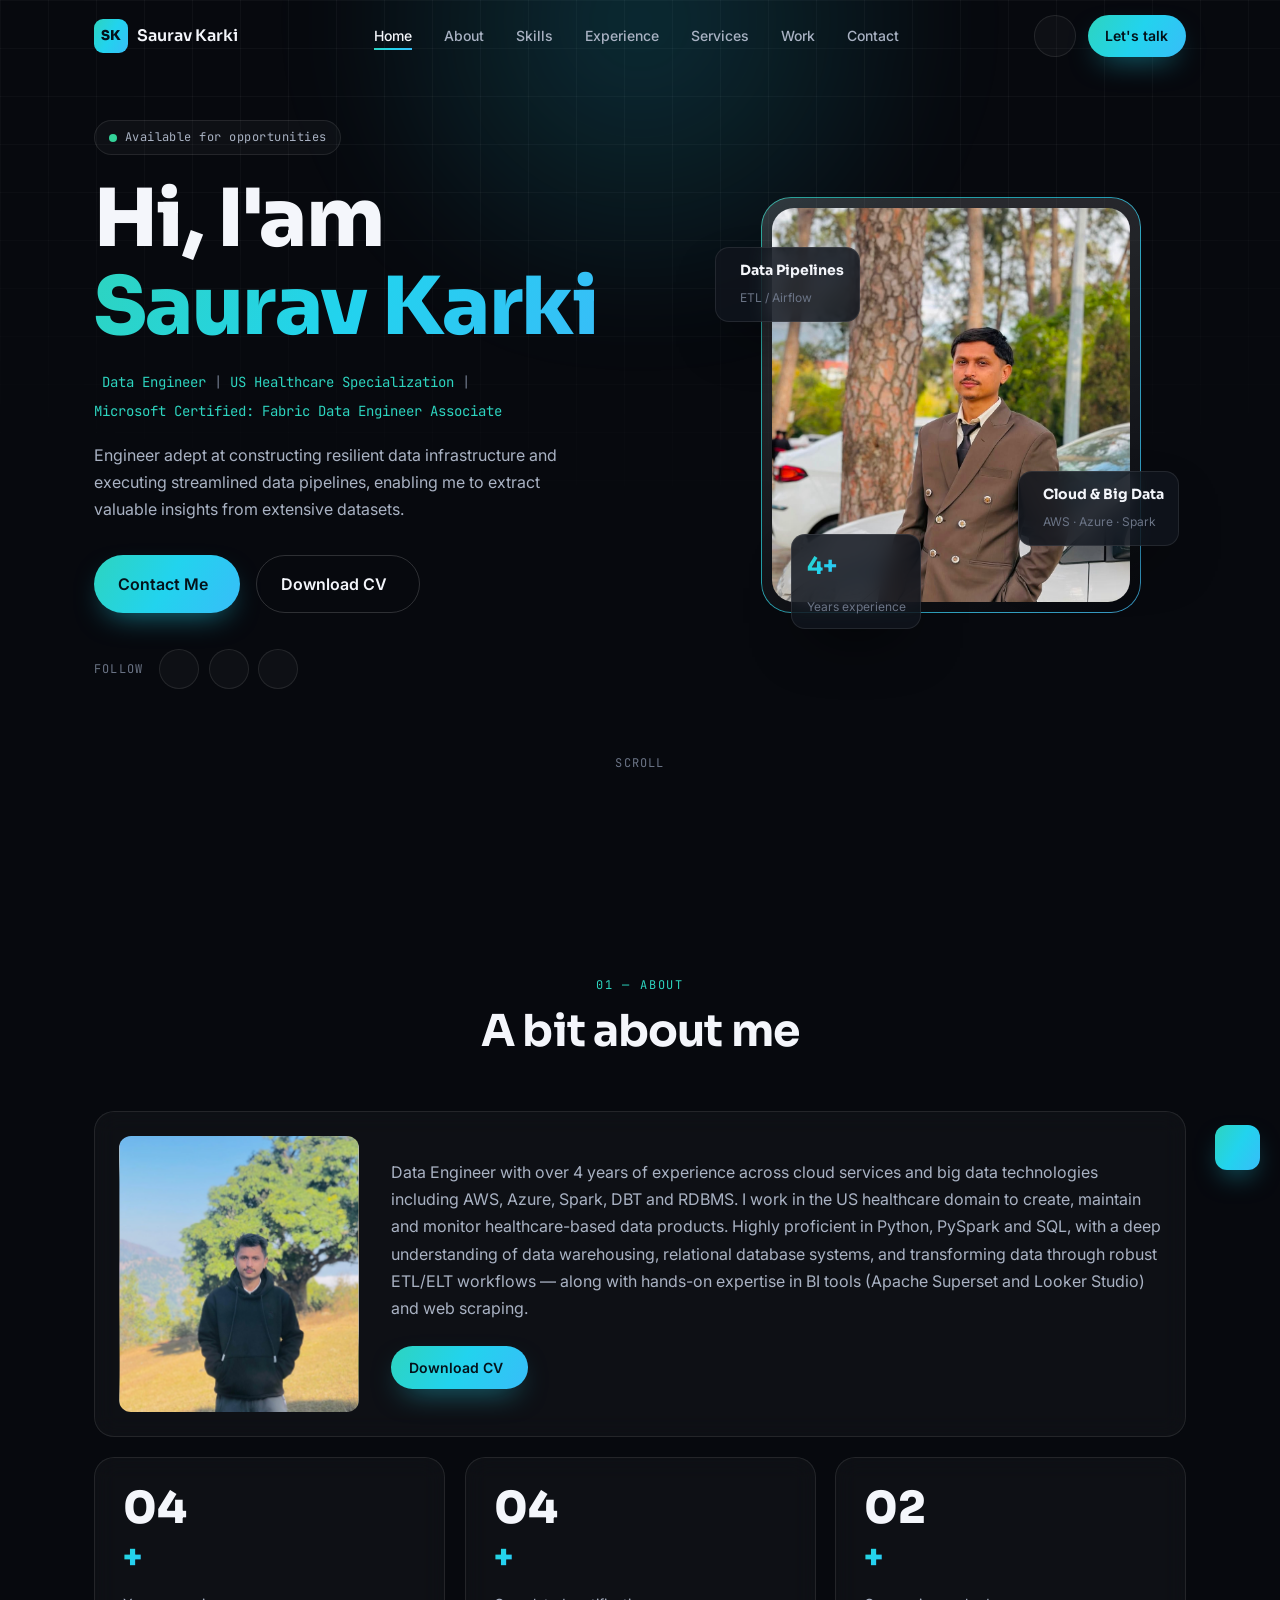
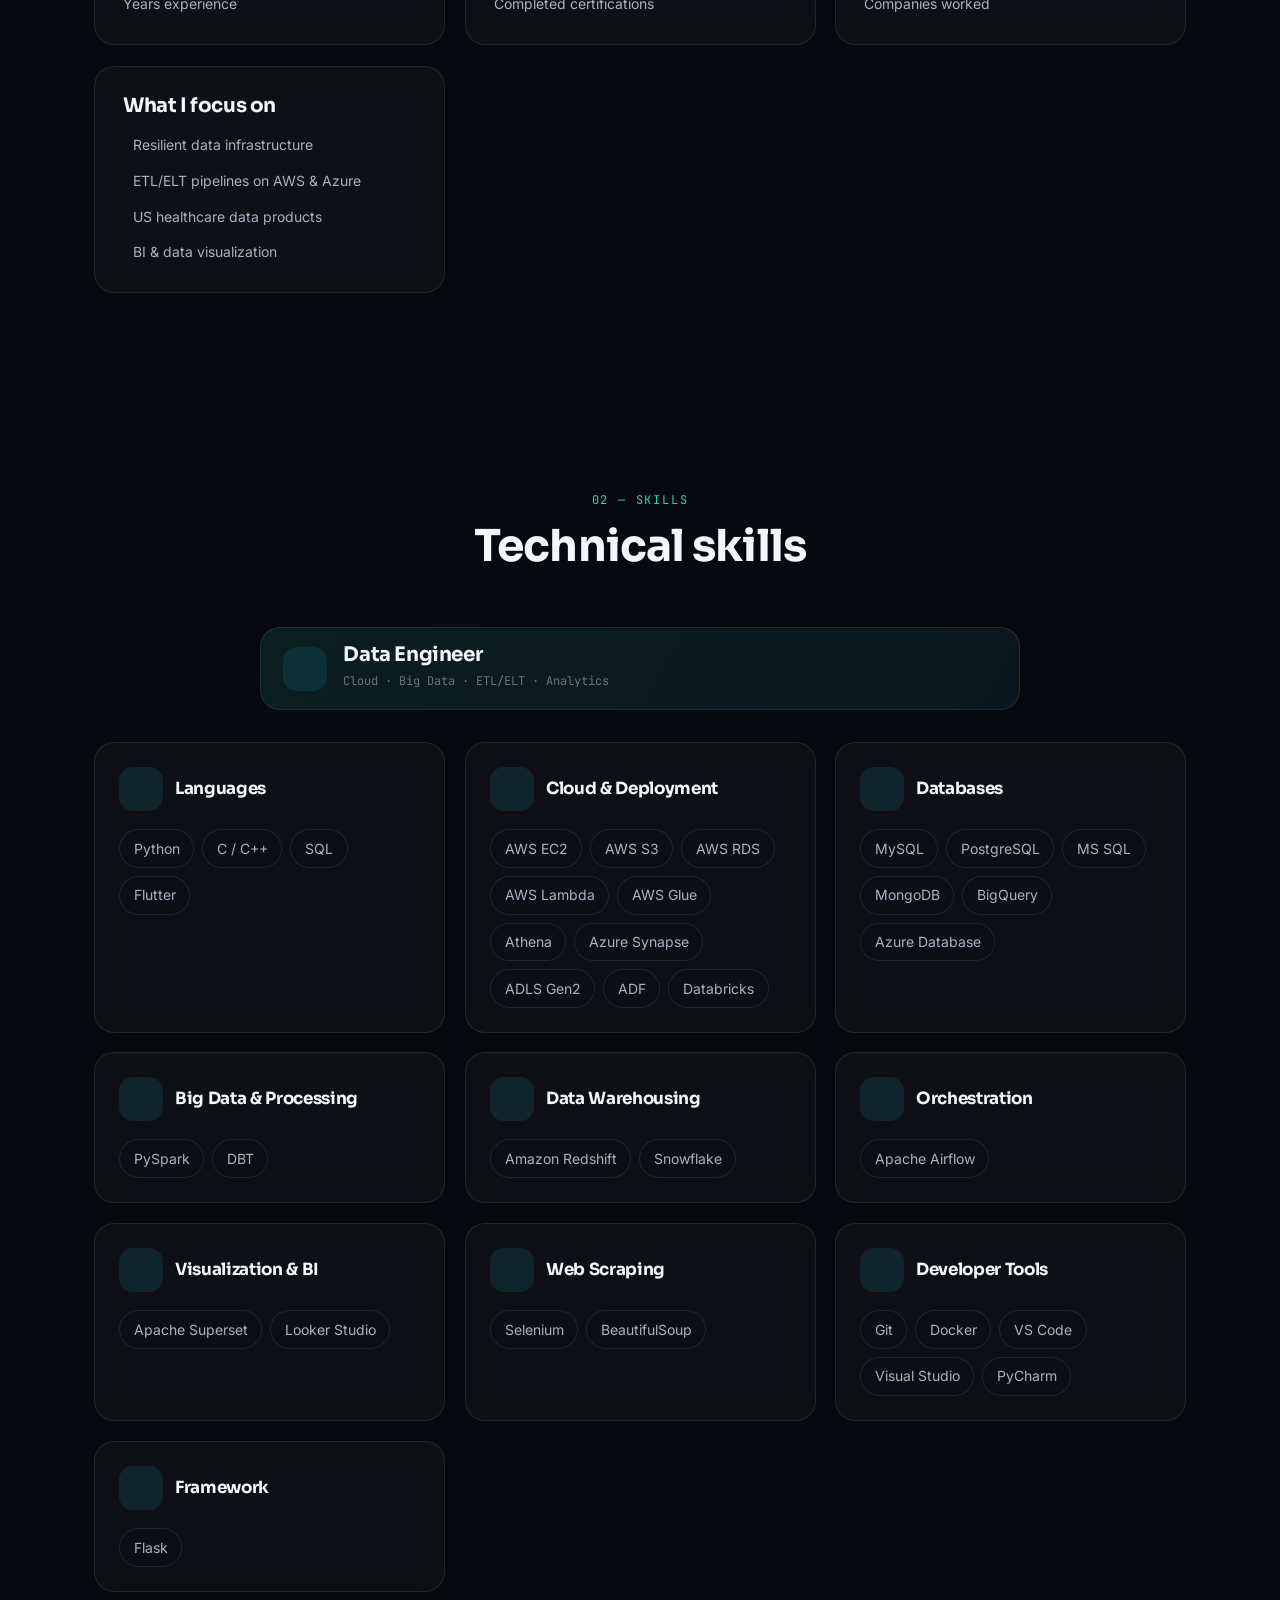
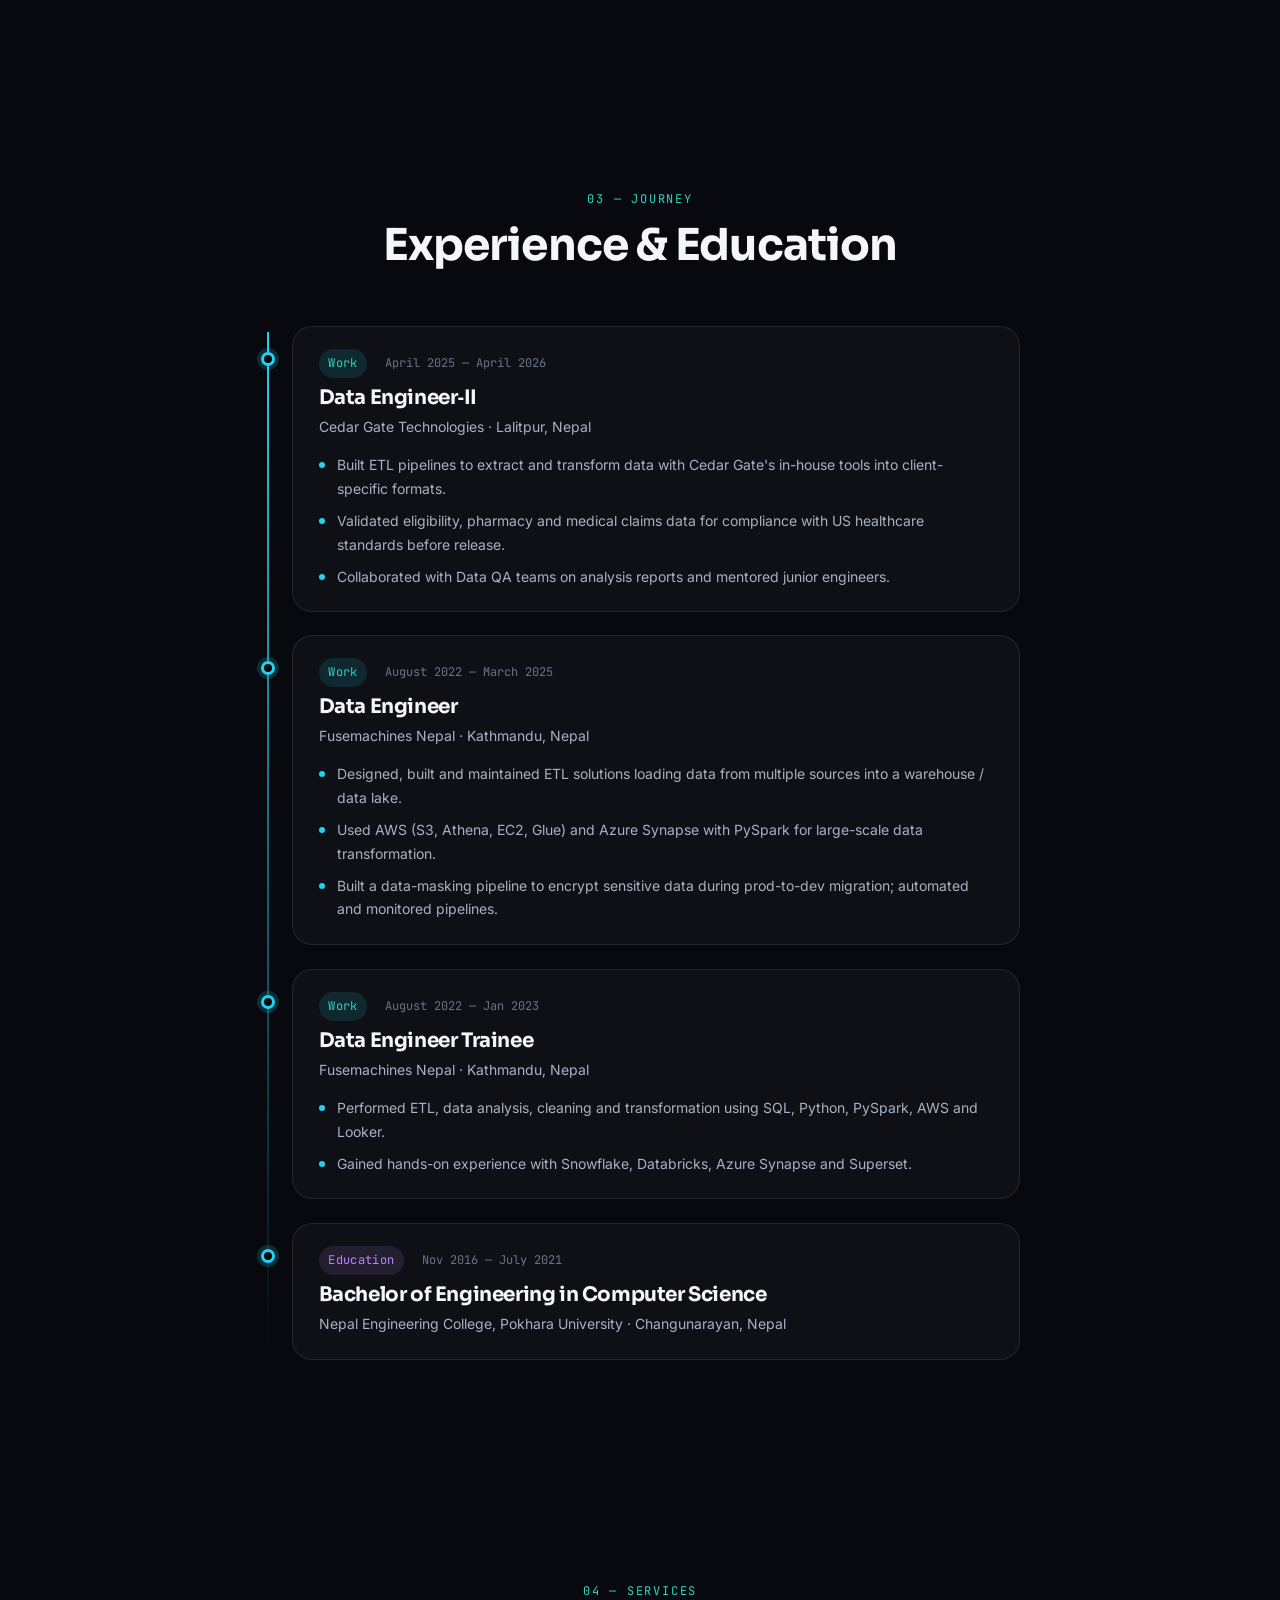
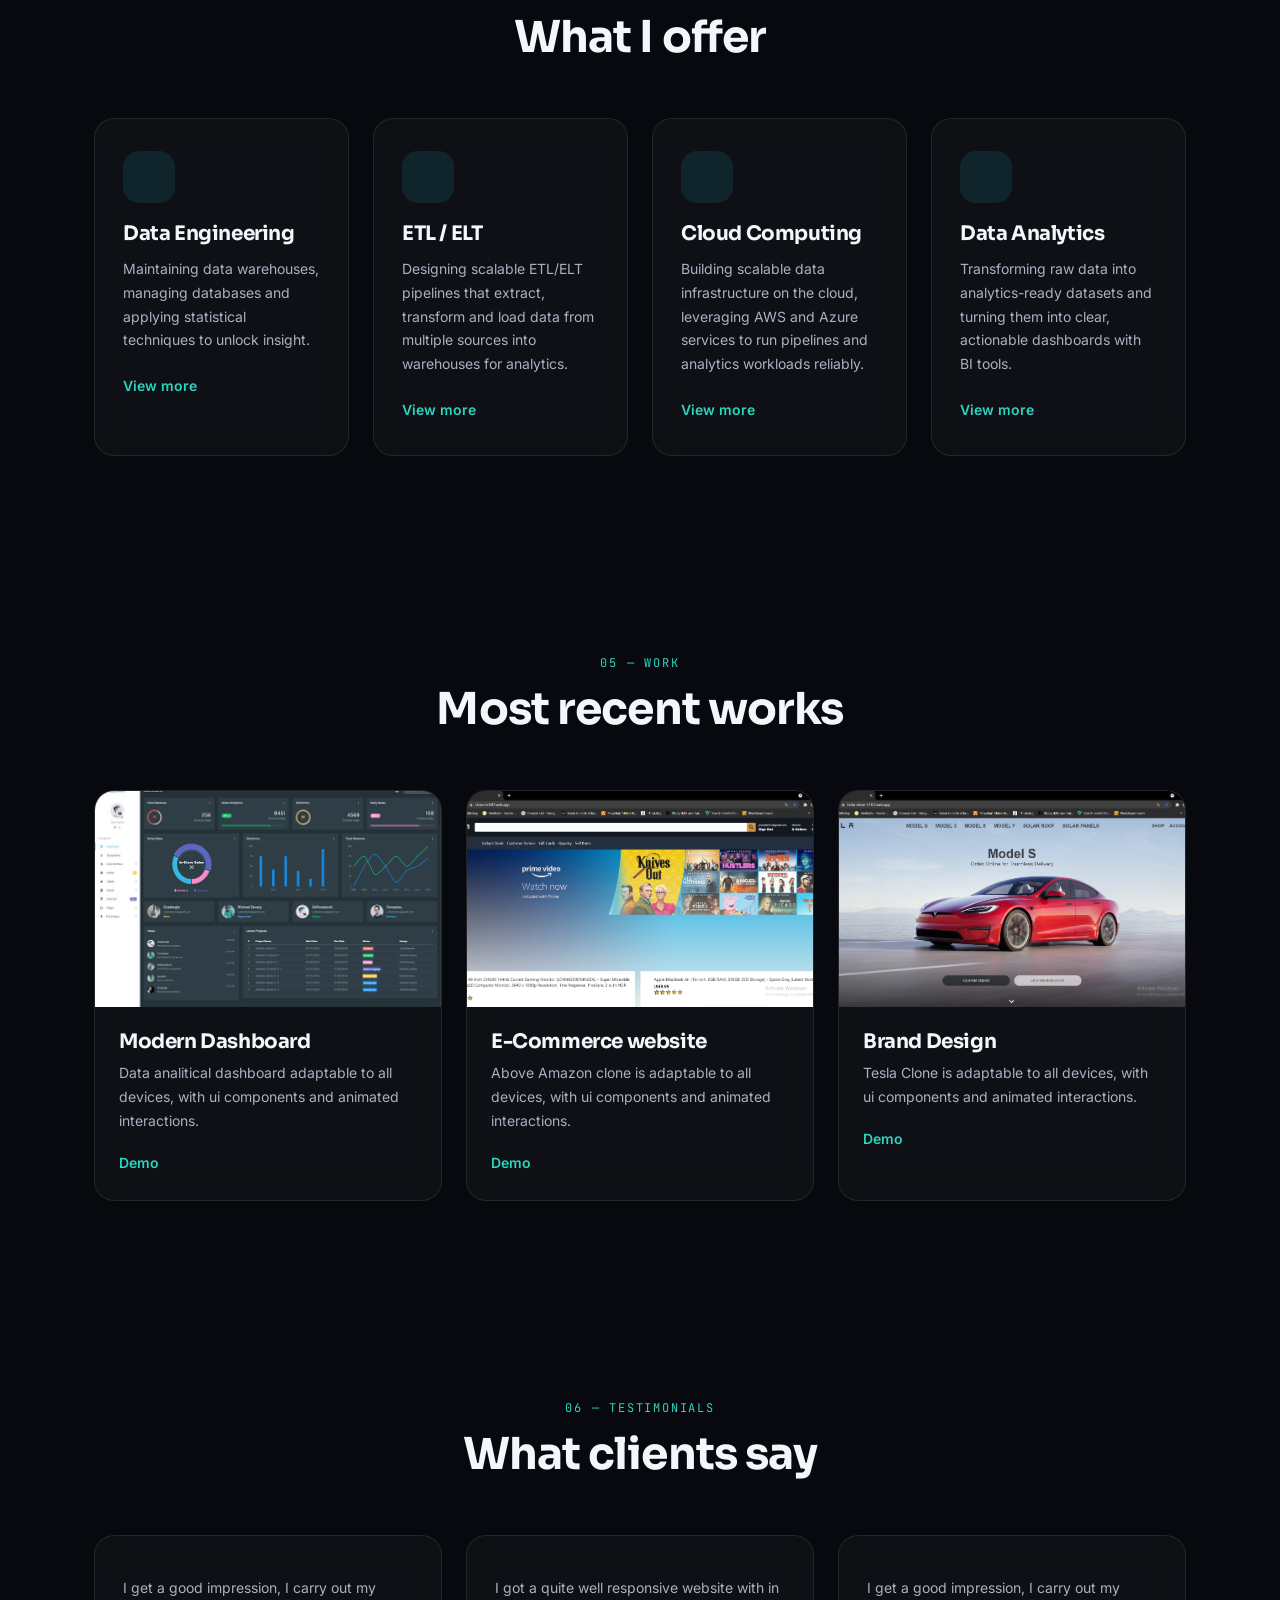
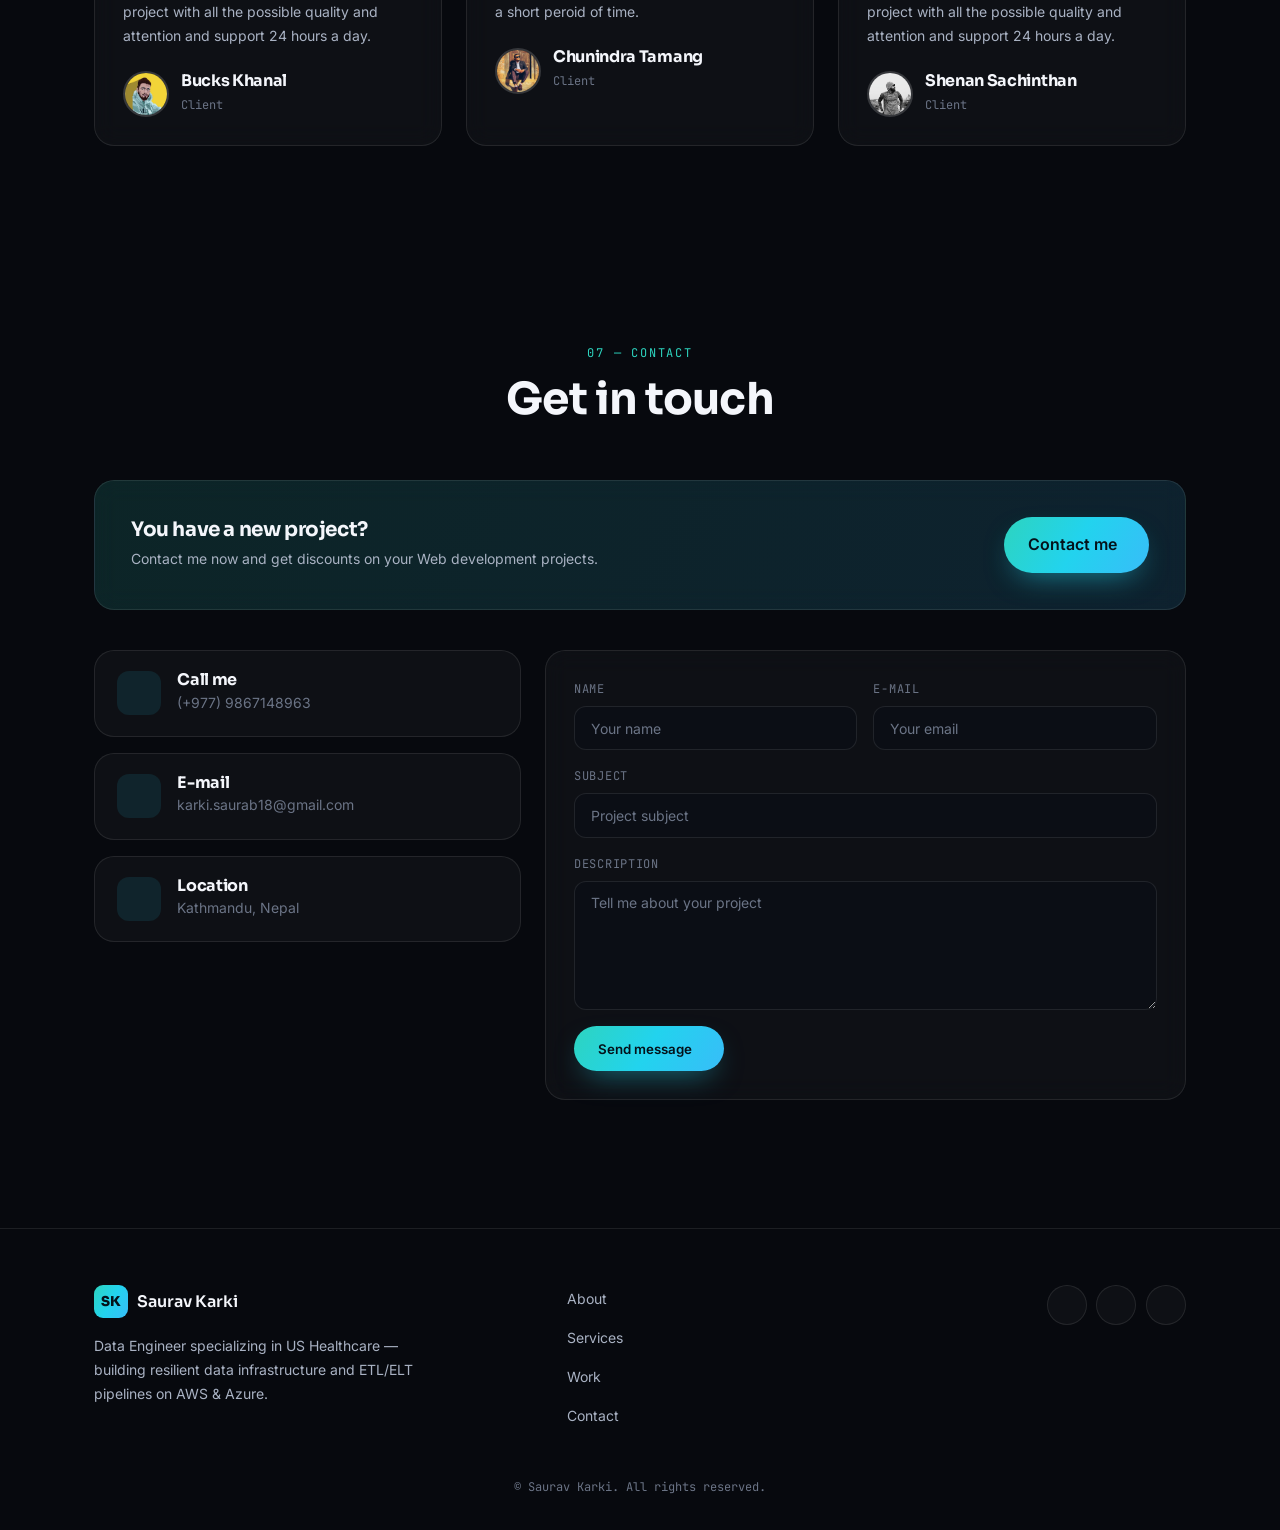
==== commit 4fc279c4: "updated script and UI of the webapp" ====
--- a/index.html
+++ b/index.html
@@ -4,997 +4,650 @@
 <head>
     <meta charset="UTF-8">
     <meta name="viewport" content="width=device-width, initial-scale=1.0">
+    <meta name="description"
+        content="Saurav Karki — Data Engineer with US Healthcare specialization. Building resilient data infrastructure and ETL/ELT pipelines on AWS & Azure. Microsoft Certified: Fabric Data Engineer Associate.">
 
     <!--==================== UNICONS ====================-->
     <link rel="stylesheet" href="https://unicons.iconscout.com/release/v4.0.0/css/line.css">
 
-    <!--==================== SWIPER CSS ====================-->
-    <link rel="stylesheet" href="./packages/css/swiper-bundle.min.css">
-
     <!--==================== CSS ====================-->
     <link rel="stylesheet" href="./packages/css/styles.css">
 
-    <title>Saurav Karki</title>
+    <title>Saurav Karki — Data Engineer</title>
+
+    <!-- Google tag (gtag.js) -->
+    <script async src="https://www.googletagmanager.com/gtag/js?id=G-QNDTENTMPR"></script>
+    <script>
+        window.dataLayer = window.dataLayer || [];
+        function gtag() { dataLayer.push(arguments); }
+        gtag('js', new Date());
+        gtag('config', 'G-QNDTENTMPR');
+    </script>
 </head>
 
-<body>
+<body class="dark-theme">
+    <!-- Decorative background -->
+    <div class="bg-grid" aria-hidden="true"></div>
+    <div class="bg-glow" aria-hidden="true"></div>
+
     <!--==================== HEADER ====================-->
     <header class="header" id="header">
         <nav class="nav container">
-            <a href="#" class="nav__logo">SAURAV KARKI</a>
-            <div class="nav__menu" id="nav-menu">
-                <ul class="nav__list grid">
-                    <li class="nav__item">
-                        <a href="#home" class="nav__link">
-                            <i class="uil uil-estate nav__icon"></i>Home
-                        </a>
-                    </li>
-                    <li class="nav__item">
-                        <a href="#about" class="nav__link">
-                            <i class="uil uil-user nav__icon"></i>About
-                        </a>
-                    </li>
-                    <li class="nav__item">
-                        <a href="#skills" class="nav__link">
-                            <i class="uil uil-file-alt nav__icon"></i>Skills
-                        </a>
-                    </li>
-                    <li class="nav__item">
-                        <a href="#services" class="nav__link">
-                            <i class="uil uil-briefcase-alt nav__icon"></i>Services
-                        </a>
-                    </li>
-                    <li class="nav__item">
-                        <a href="#portfolio" class="nav__link">
-                            <i class="uil uil-scenery nav__icon"></i>Portfolio
-                        </a>
-                    </li>
-                    <li class="nav__item">
-                        <a href="#contact" class="nav__link">
-                            <i class="uil uil-message nav__icon"></i>Contact
-                        </a>
-                    </li>
-                </ul>
-                <i class="uil uil-times nav__close" id="nav-close"></i>
-            </div>
-            <div class="nav__btns">
-                <!-- Theme change button -->
-
-                <i class="uil uil-moon change-theme" id="theme-button"></i>
-
-                <div class="nav__toggle" id="nav-toggle">
-                    <i class="uil uil-apps"></i>
-                </div>
+            <a href="#home" class="nav__logo">
+                <span class="nav__logo-mark">SK</span>
+                <span class="nav__logo-text">Saurav Karki</span>
+            </a>
+
+            <ul class="nav__list">
+                <li><a href="#home" class="nav__link active-link">Home</a></li>
+                <li><a href="#about" class="nav__link">About</a></li>
+                <li><a href="#skills" class="nav__link">Skills</a></li>
+                <li><a href="#experience" class="nav__link">Experience</a></li>
+                <li><a href="#services" class="nav__link">Services</a></li>
+                <li><a href="#portfolio" class="nav__link">Work</a></li>
+                <li><a href="#contact" class="nav__link">Contact</a></li>
+            </ul>
+
+            <div class="nav__actions">
+                <button class="icon-btn change-theme" id="theme-button" aria-label="Toggle theme">
+                    <i class="uil uil-moon"></i>
+                </button>
+                <a href="#contact" class="button button--sm nav__cta">Let's talk</a>
+                <button class="icon-btn nav__toggle" id="nav-toggle" aria-label="Open menu">
+                    <i class="uil uil-bars"></i>
+                </button>
             </div>
         </nav>
     </header>
 
-    <!--==================== MAIN ====================-->
+    <!--==================== MOBILE MENU ====================-->
+    <div class="mobile-menu" id="mobile-menu">
+        <button class="icon-btn mobile-menu__close" id="nav-close" aria-label="Close menu">
+            <i class="uil uil-times"></i>
+        </button>
+        <ul class="mobile-menu__list">
+            <li><a href="#home" class="mobile-menu__link">Home</a></li>
+            <li><a href="#about" class="mobile-menu__link">About</a></li>
+            <li><a href="#skills" class="mobile-menu__link">Skills</a></li>
+            <li><a href="#experience" class="mobile-menu__link">Experience</a></li>
+            <li><a href="#services" class="mobile-menu__link">Services</a></li>
+            <li><a href="#portfolio" class="mobile-menu__link">Work</a></li>
+            <li><a href="#contact" class="mobile-menu__link">Contact</a></li>
+        </ul>
+        <div class="mobile-menu__socials">
+            <a href="https://www.linkedin.com/in/saurav-karki-3091601b2/" target="_blank" aria-label="LinkedIn"><i class="uil uil-linkedin-alt"></i></a>
+            <a href="https://twitter.com/JungSouwrob" target="_blank" aria-label="Twitter"><i class="uil uil-twitter-alt"></i></a>
+            <a href="https://www.github.com/saurab86/" target="_blank" aria-label="GitHub"><i class="uil uil-github-alt"></i></a>
+        </div>
+    </div>
+
     <main class="main">
-        <!--==================== HOME ====================-->
-        <section class="home section" id="home">
-            <div class="home__container container grid">
-                <div class="home__content grid">
-                    <div class="home__social">
-                        <a href="https://www.linkedin.com/in/saurav-karki-3091601b2/" target="_blank"
-                            class="home__social-icon">
-                            <i class="uil uil-linkedin-alt"></i>
+        <!--==================== HERO ====================-->
+        <section class="hero section" id="home">
+            <div class="hero__container container">
+                <div class="hero__data reveal">
+                    <span class="badge">
+                        <span class="badge__dot"></span> Available for opportunities
+                    </span>
+                    <h1 class="hero__title">
+                        Hi, I'am <span class="grad-text">Saurav Karki</span>
+                    </h1>
+                    <p class="hero__role">
+                        <i class="uil uil-arrow-right"></i> Data Engineer <span class="hero__role-sep">|</span> US Healthcare Specialization <span class="hero__role-sep">|</span> Microsoft Certified: Fabric Data Engineer Associate
+                    </p>
+                    <p class="hero__description">
+                        Engineer adept at constructing resilient data infrastructure and executing streamlined data
+                        pipelines, enabling me to extract valuable insights from extensive datasets.
+                    </p>
+                    <div class="hero__actions">
+                        <a href="#contact" class="button">
+                            Contact Me <i class="uil uil-message button__icon"></i>
                         </a>
-                        <a href="https://twitter.com/JungSouwrob" target="_blank" class="home__social-icon">
-                            <i class="uil uil-twitter-alt"></i>
+                        <a download href="packages/pdf/Saurav_Karki_CV.pdf" class="button button--ghost">
+                            Download CV <i class="uil uil-download-alt button__icon"></i>
                         </a>
-                        <a href="https://www.github.com/saurab86/" target="_blank" class="home__social-icon">
-                            <i class="uil uil-github-alt"></i>
-                        </a>
-                    </div>
-
-                    <div class="home__img">
-                        <svg class="home__blob" viewBox="0 0 200 187" xmlns="http://www.w3.org/2000/svg"
-                            xmlns:xlink="http://www.w3.org/1999/xlink">
-                            <mask id="mask0" mask-type="alpha">
-                                <path d="M190.312 36.4879C206.582 62.1187 201.309 102.826 182.328 134.186C163.346 165.547 
-                                    130.807 187.559 100.226 186.353C69.6454 185.297 41.0228 161.023 21.7403 129.362C2.45775 
-                                    97.8511 -7.48481 59.1033 6.67581 34.5279C20.9871 10.1032 59.7028 -0.149132 97.9666 
-                                    0.00163737C136.23 0.303176 174.193 10.857 190.312 36.4879Z" />
-                            </mask>
-                            <g mask="url(#mask0)">
-                                <path d="M190.312 36.4879C206.582 62.1187 201.309 102.826 182.328 134.186C163.346 
-                                    165.547 130.807 187.559 100.226 186.353C69.6454 185.297 41.0228 161.023 21.7403 
-                                    129.362C2.45775 97.8511 -7.48481 59.1033 6.67581 34.5279C20.9871 10.1032 59.7028 
-                                    -0.149132 97.9666 0.00163737C136.23 0.303176 174.193 10.857 190.312 36.4879Z" />
-                                <image class="home__blob-img" x="" xlink:href="packages/images/pp_saurav.png" />
-                            </g>
-                        </svg>
-                    </div>
-
-                    <div class="home__data">
-                        <h1 class="home__title">Hi, I'am Saurav Karki</h1>
-                        <h3 class="home__subtitle">Data Engineer, Mobile App Developer</h3>
-                        <p class="home__description">Engineer adept at constructing resilient data infrastructure and executing streamlined data pipelines,
-                             enabling me to extract valuable insights from extensive datasets.</p>
-                        <a href="#contact" class="button button--flex home__button">
-                            Contact Me<i class="uil uil-message button__icon"></i>
-                        </a>
-                    </div>
-                </div>
-
-                <div class="home__scroll">
-                    <a href="#about" class="home__scroll-button button--flex">
-                        <i class="uil uil-mouse-alt home__scroll-mouse"></i>
-                        <span class="home__scroll-name">Scroll Down</span>
-                        <i class="uil uil-arrow-down home__scroll-arrow"></i>
-                    </a>
-                </div>
-            </div>
+                    </div>
+                    <div class="hero__socials">
+                        <span class="hero__socials-label">Follow</span>
+                        <a href="https://www.linkedin.com/in/saurav-karki-3091601b2/" target="_blank" class="social-icon" aria-label="LinkedIn"><i class="uil uil-linkedin-alt"></i></a>
+                        <a href="https://twitter.com/JungSouwrob" target="_blank" class="social-icon" aria-label="Twitter"><i class="uil uil-twitter-alt"></i></a>
+                        <a href="https://www.github.com/saurab86/" target="_blank" class="social-icon" aria-label="GitHub"><i class="uil uil-github-alt"></i></a>
+                    </div>
+                </div>
+
+                <div class="hero__visual reveal">
+                    <div class="hero__portrait">
+                        <img src="packages/images/Display_picture.jpg" alt="Saurav Karki">
+                    </div>
+                    <div class="hero__chip hero__chip--1">
+                        <i class="uil uil-database"></i>
+                        <div>
+                            <strong>Data Pipelines</strong>
+                            <span>ETL / Airflow</span>
+                        </div>
+                    </div>
+                    <div class="hero__chip hero__chip--2">
+                        <i class="uil uil-cloud"></i>
+                        <div>
+                            <strong>Cloud & Big Data</strong>
+                            <span>AWS · Azure · Spark</span>
+                        </div>
+                    </div>
+                    <div class="hero__chip hero__chip--3">
+                        <strong>4+</strong>
+                        <span>Years experience</span>
+                    </div>
+                </div>
+            </div>
+
+            <a href="#about" class="hero__scroll">
+                <span>Scroll</span>
+                <i class="uil uil-mouse-alt"></i>
+            </a>
         </section>
 
         <!--==================== ABOUT ====================-->
         <section class="about section" id="about">
-            <h2 class="section__title">About Me</h2>
-            <span class="section__subtitle">My Introduction</span>
-
-            <div class="about__container container grid">
-                <img src="packages/images/pp1.png" alt="" class="about__img">
-                <div class="about__data">
-                    <p class="about__description">
-                        Passionate Computer Engineer and motivated to constantly develop my skills and grow
-                        professionally. Willingness to take on added responsibilities to meet team goals.
-                        Detail-oriented and motivated to stay on task and accomplish goals.
-                        Mobile Appication Developer, with extensive knowledge and years of experience,
-                        working in Digital banking technologies and other tools,
-                        delivering quality work.
-                    </p>
-                    <div class="about__info">
+            <div class="container">
+                <header class="section__head reveal">
+                    <span class="eyebrow">01 — About</span>
+                    <h2 class="section__title">A bit about me</h2>
+                </header>
+
+                <div class="about__bento">
+                    <article class="card about__intro reveal">
+                        <img src="packages/images/pp1.png" alt="Saurav Karki" class="about__photo">
                         <div>
-                            <span class="about__info-title">02+</span>
-                            <span class="about__info-name">Years <br> experience</span>
-                        </div>
-                        <div>
-                            <span class="about__info-title">03+</span>
-                            <span class="about__info-name">Completed <br> certifications</span>
-                        </div>
-                        <div>
-                            <span class="about__info-title">02+</span>
-                            <span class="about__info-name">companies<br>worked</span>
-                        </div>
-                    </div>
-
-                    <div class="about__buttons">
-                        <a download="" href="packages/pdf/CVSaurav.pdf" class="button button--flex">
-                            Download CV<i class="uil uil-download-alt button__icon"></i>
-                        </a>
-                    </div>
+                            <p class="about__description">
+                                Data Engineer with over 4 years of experience across cloud services and big data
+                                technologies including AWS, Azure, Spark, DBT and RDBMS. I work in the US healthcare domain to
+                                create, maintain and monitor healthcare-based data products. Highly proficient in Python, PySpark and SQL, with a deep understanding of data warehousing, relational
+                                database systems, and transforming data through robust ETL/ELT workflows — along with
+                                hands-on expertise in BI tools (Apache Superset and Looker Studio) and web scraping.
+                            </p>
+                            <a download href="packages/pdf/Saurav_Karki_CV.pdf" class="button button--sm">
+                                Download CV <i class="uil uil-download-alt button__icon"></i>
+                            </a>
+                        </div>
+                    </article>
+
+                    <article class="card stat-card reveal">
+                        <span class="stat-card__num" data-count="4">0</span>
+                        <span class="stat-card__plus">+</span>
+                        <span class="stat-card__label">Years experience</span>
+                    </article>
+
+                    <article class="card stat-card reveal">
+                        <span class="stat-card__num" data-count="4">0</span>
+                        <span class="stat-card__plus">+</span>
+                        <span class="stat-card__label">Completed certifications</span>
+                    </article>
+
+                    <article class="card stat-card reveal">
+                        <span class="stat-card__num" data-count="2">0</span>
+                        <span class="stat-card__plus">+</span>
+                        <span class="stat-card__label">Companies worked</span>
+                    </article>
+
+                    <article class="card about__focus reveal">
+                        <h3>What I focus on</h3>
+                        <ul>
+                            <li><i class="uil uil-check-circle"></i> Resilient data infrastructure</li>
+                            <li><i class="uil uil-check-circle"></i> ETL/ELT pipelines on AWS &amp; Azure</li>
+                            <li><i class="uil uil-check-circle"></i> US healthcare data products</li>
+                            <li><i class="uil uil-check-circle"></i> BI &amp; data visualization</li>
+                        </ul>
+                    </article>
                 </div>
             </div>
         </section>
 
         <!--==================== SKILLS ====================-->
-        
         <section class="skills section" id="skills">
-            <h2 class="section__title">Skills</h2>
-            <span class="section__subtitle">My technical level</span>
-
-            <div class="skills__container container grid">
-                <div>
-                    <!---===========SKill 1 main==============-->
-                    <div class="skills__content skills__close">
-                        <div class="skills__header">
-                            <i class="uil uil-analytics skills__icon"></i>
-                            <div>
-                                <h1 class="skills__title">Data Engineer</h1>
-                                <span class="skills__subtitle">More than 1 years</span>
-                            </div>
-
-                            <i class="uil uil-angle-down skills__arrow"></i>
-                        </div>
-                        <div class="skills__list grid">
-                            <div class="skills__data">
-                                <div class="skills__titles">
-                                    <h3 class="skills__name">MySQL</h3>
-                                    <span class="skills__number">80%</span>
-                                </div>
-                                <div class="skills__bar">
-                                    <span class="skills__percentage skills__flutter"></span>
-
-                                </div>
-                            </div>
-                            <div class="skills__data">
-                                <div class="skills__titles">
-                                    <h3 class="skills__name">Python</h3>
-                                    <span class="skills__number">70%</span>
-                                </div>
-                                <div class="skills__bar">
-                                    <span class="skills__percentage skills__tab"></span>
-                                </div>
-                            </div>
-                            <div class="skills__data">
-                                <div class="skills__titles">
-                                    <h3 class="skills__name">Orchestration Tool (Airflow)</h3>
-                                    <span class="skills__number">60%</span>
-                                </div>
-                                <div class="skills__bar">
-                                    <span class="skills__percentage skills__tab"></span>
-                                </div>
-                            </div>
-                            <div class="skills__data">
-                                <div class="skills__titles">
-                                    <h3 class="skills__name">Cloud Services(AWS)</h3>
-                                    <span class="skills__number">50%</span>
-                                </div>
-                                <div class="skills__bar">
-                                    <span class="skills__percentage skills__sql"></span>
-                                </div>
-
-                            </div>
-                            <div class="skills__data">
-                                <div class="skills__titles">
-                                    <h3 class="skills__name">PySpark</h3>
-                                    <span class="skills__number">50%</span>
-                                </div>
-                                <div class="skills__bar">
-                                    <span class="skills__percentage skills__sql"></span>
-                                </div>
-                            </div>
-                            <div class="skills__data">
-                                <div class="skills__titles">
-                                    <h3 class="skills__name">Firebase</h3>
-                                    <span class="skills__number">60%</span>
-                                </div>
-                                <div class="skills__bar">
-                                    <span class="skills__percentage skills__google"></span>
-                                </div>
-                            </div>
-                        </div>
-                    </div>
-
-                    <!--==================== SKILL-1 ====================-->
-                    <div class="skills__content skills__close">
-                        <div class="skills__header">
-                            <i class="uil uil-mobile-android skills__icon"></i>
-                            <div>
-                                <h1 class="skills__title">Mobile Application Developer</h1>
-                                <span class="skills__subtitle">More than 2 years</span>
-                            </div>
-
-                            <i class="uil uil-angle-down skills__arrow"></i>
-                        </div>
-                        <div class="skills__list grid">
-                            <div class="skills__data">
-                                <div class="skills__titles">
-                                    <h3 class="skills__name">Flutter</h3>
-                                    <span class="skills__number">80%</span>
-                                </div>
-                                <div class="skills__bar">
-                                    <span class="skills__percentage skills__flutter"></span>
-
-                                </div>
-                            </div>
-                            <div class="skills__data">
-                                <div class="skills__titles">
-                                    <h3 class="skills__name">Java</h3>
-                                    <span class="skills__number">70%</span>
-                                </div>
-                                <div class="skills__bar">
-                                    <span class="skills__percentage skills__tab"></span>
-                                </div>
-                            </div>
-                            <div class="skills__data">
-                                <div class="skills__titles">
-                                    <h3 class="skills__name">SQL</h3>
-                                    <span class="skills__number">50%</span>
-                                </div>
-                                <div class="skills__bar">
-                                    <span class="skills__percentage skills__sql"></span>
-                                </div>
-                            </div>
-                            <div class="skills__data">
-                                <div class="skills__titles">
-                                    <h3 class="skills__name">Python</h3>
-                                    <span class="skills__number">50%</span>
-                                </div>
-                                <div class="skills__bar">
-                                    <span class="skills__percentage skills__sql"></span>
-                                </div>
-
-                            </div>
-                            <div class="skills__data">
-                                <div class="skills__titles">
-                                    <h3 class="skills__name">Django</h3>
-                                    <span class="skills__number">15%</span>
-                                </div>
-                                <div class="skills__bar">
-                                    <span class="skills__percentage skills__django"></span>
-                                </div>
-                            </div>
-                            <div class="skills__data">
-                                <div class="skills__titles">
-                                    <h3 class="skills__name">Firebase</h3>
-                                    <span class="skills__number">60%</span>
-                                </div>
-                                <div class="skills__bar">
-                                    <span class="skills__percentage skills__google"></span>
-                                </div>
-                            </div>
-                        </div>
-                    </div>
-                    <!--==================== SKILLS 2 ====================-->
-                    <!-- <div class="skills__content skills__close">
-                        <div class="skills__header">
-                            <i class="uil uil-money-bill skills__icon"></i>
-                            <div>
-                                <h1 class="skills__title">Banker</h1>
-                                <span class="skills__subtitle">More than 2 years</span>
-                            </div>
-
-                            <i class="uil uil-angle-down skills__arrow"></i>
-                        </div>
-                        <div class="skills__list grid">
-                            <div class="skills__data">
-                                <div class="skills__titles">
-                                    <h3 class="skills__name">Digital Banking</h3>
-                                    <span class="skills__number">80%</span>
-                                </div>
-                                <div class="skills__bar">
-                                    <span class="skills__percentage skills__bank"></span>
-                                </div>
-                            </div>
-                            <div class="skills__data">
-                                <div class="skills__titles">
-                                    <h3 class="skills__name">Counters</h3>
-                                    <span class="skills__number">80%</span>
-                                </div>
-                                <div class="skills__bar">
-                                    <span class="skills__percentage skills__counter"></span>
-                                </div>
-                            </div>
-                            <div class="skills__data">
-                                <div class="skills__titles">
-                                    <h3 class="skills__name">Google suite</h3>
-                                    <span class="skills__number">70%</span>
-                                </div>
-                                <div class="skills__bar">
-                                    <span class="skills__percentage skills__google"></span>
-                                </div>
-                            </div>
-                            <div class="skills__data">
-                                <div class="skills__titles">
-                                    <h3 class="skills__name">MS Office</h3>
-                                    <span class="skills__number">90%</span>
-                                </div>
-                                <div class="skills__bar">
-                                    <span class="skills__percentage skills__office"></span>
-                                </div>
-                            </div>
-                        </div>
-                    </div> -->
-                </div>
-
-                <div>
-                    <!--==================== SKILLS 3 ====================-->
-                    <div class="skills__content skills__close">
-                        <div class="skills__header">
-                            <i class="uil uil-brackets-curly skills__icon"></i>
-                            <div>
-                                <h1 class="skills__title">Web Developer</h1>
-                                <span class="skills__subtitle">More than 1 years</span>
-                            </div>
-
-                            <i class="uil uil-angle-down skills__arrow"></i>
-                        </div>
-                        <div class="skills__list grid">
-                            <div class="skills__data">
-                                <div class="skills__titles">
-                                    <h3 class="skills__name">HTML</h3>
-                                    <span class="skills__number">90%</span>
-                                </div>
-                                <div class="skills__bar">
-                                    <span class="skills__percentage skills__html"></span>
-                                </div>
-                            </div>
-                            <div class="skills__data">
-                                <div class="skills__titles">
-                                    <h3 class="skills__name">CSS</h3>
-                                    <span class="skills__number">80%</span>
-                                </div>
-                                <div class="skills__bar">
-                                    <span class="skills__percentage skills__css"></span>
-                                </div>
-                            </div>
-                            <div class="skills__data">
-                                <div class="skills__titles">
-                                    <h3 class="skills__name">JavaScript</h3>
-                                    <span class="skills__number">60%</span>
-                                </div>
-                                <div class="skills__bar">
-                                    <span class="skills__percentage skills__js"></span>
-                                </div>
-                            </div>
-                            <div class="skills__data">
-                                <div class="skills__titles">
-                                    <h3 class="skills__name">WordPress</h3>
-                                    <span class="skills__number">70%</span>
-                                </div>
-                                <div class="skills__bar">
-                                    <span class="skills__percentage skills__wordpress"></span>
-                                </div>
-                            </div>
-                        </div>
-                    </div>
-                </div>
-            </div>
-        </section>
-
-        <!--==================== QUALIFICATION ====================-->
-        <section class="qualification__section">
-            <h2 class="section__title">Qualification</h2>
-            <span class="section__subtitle">My personal journey</span>
-
-            <div class="qualification__container container">
-                <div class="qualification__tabs">
-                    <div class="qualification__button button--flex qualification__active" data-target='#education'>
-                        <i class="uil uil-graduation-cap qualification__icon"></i>
-                        Education
-                    </div>
-
-                    <div class="qualification__button button--flex" data-target="#work">
-                        <i class="uil uil-briefcase-alt qualification__icon"></i>
-                        Work
-                    </div>
-                </div>
-
-                <div class="qualification__sections">
-                    <!--==================== QUALIFICATION CONTENT 1 ====================-->
-                    <div class="qualification__content qualification__active" data-content id="education">
-                        <!--==================== QUALIFICATION 1 ====================-->
-                        <div class="qualification__data">
-                            <div>
-                                <h3 class="qualification__title">Higher Education </h3>
-                                <span class="qualification__subtitle">Tilottama College, Butwal,Rupandehi,Nepal</span>
-                                <div class="qualification__calendar">
-                                    <i class="uil uil-calendar-alt"></i>
-                                    2014 - 2016
-                                </div>
-                            </div>
-
-                            <div>
-                                <span class="qualification__rounder"></span>
-                                <span class="qualification__line"></span>
-                            </div>
-                        </div>
-
-                        <!--==================== QUALIFICATION 2 ====================-->
-                        <div class="qualification__data">
-                            <div></div>
-                            <div>
-                                <span class="qualification__rounder"></span>
-                                <span class="qualification__line"></span>
-                            </div>
-
-                           <div>
-                                <h3 class="qualification__title">Data Engineer</h3>
-                                <span class="qualification__subtitle">Fusemachines Nepal</span>
-                                <div class="qualification__calendar">
-                                    <i class="uil uil-calendar-alt"></i>
-                                    August, 2022 - 
-                                </div>
-                            </div>
-                        </div>
-
-                        <!--==================== QUALIFICATION 3 ====================-->
-                        <div class="qualification__data">
-                            <div>
-                                <h3 class="qualification__title">Bachelor in Computer Engineering</h3>
-                                <span class="qualification__subtitle">Nepal Engineering College, Pokhara
-                                    University</span>   
-                                <div class="qualification__calendar">
-                                    <i class="uil uil-calendar-alt"></i>
-                                    2016 - 2020
-                                </div>
-                            </div>
-
-                            <div>
-                                <span class="qualification__rounder"></span>
-                                <span class="qualification__line"></span>
-                            </div>
-                        </div>
-
-                        <!--==================== QUALIFICATION 4 ====================-->
-                        <div class="qualification__data">
-                            <div></div>
-                            <div>
-                                <span class="qualification__rounder"></span>
-                                <!-- <span class="qualification__line"></span> -->
-                            </div>
-
-                            <div>
-                                <h3 class="qualification__title">Mobile Application Developer</h3>
-                                <span class="qualification__subtitle">MicroBanker Nepal Pvt. Ltd.</span>
-                                <div class="qualification__calendar">
-                                    <i class="uil uil-calendar-alt"></i>
-                                    2022
-                                </div>
-                            </div>
-
-
-                        </div>
-                    </div>
-
-                    <!--==================== QUALIFICATION CONTENT 2 ====================-->
-                    <div class="qualification__content" data-content id="work">
-                        <!--==================== QUALIFICATION 1 ====================-->
-                        <div class="qualification__data">
-                            <!-- <div>
-                                <h3 class="qualification__title">Data Engineer</h3>
-                                <span class="qualification__subtitle">Fusemachines Nepal</span>
-                                <div class="qualification__calendar">
-                                    <i class="uil uil-calendar-alt"></i>
-                                    Oct, 2021 - Dec, 2021
-                                </div>
-                            </div> -->
-
-                            <div>
-                                <span class="qualification__rounder"></span>
-                                <span class="qualification__line"></span>
-                            </div>
-                        </div>
-
-                        <!--==================== QUALIFICATION 2 ====================-->
-                        <div class="qualification__data">
-                            <div></div>
-                            <div>
-                                <span class="qualification__rounder"></span>
-                                <span class="qualification__line"></span>
-                            </div>
-
-                            <!-- <div>
-                                <h3 class="qualification__title">Banking Assistant</h3>
-                                <span class="qualification__subtitle">DFCC Head Office - Colombo</span>
-                                <div class="qualification__calendar">
-                                    <i class="uil uil-calendar-alt"></i>
-                                    2019 - 2020
-                                </div>
-                            </div> -->
-                        </div>
-
-                        <!--==================== QUALIFICATION 3 ====================-->
-                      
-
-                    </div>
-
+            <div class="container">
+                <header class="section__head reveal">
+                    <span class="eyebrow">02 — Skills</span>
+                    <h2 class="section__title">Technical skills</h2>
+                </header>
+
+                <div class="skills__lead reveal">
+                    <span class="skill-cat__icon"><i class="uil uil-analytics"></i></span>
+                    <div>
+                        <h3 class="skills__lead-title">Data Engineer</h3>
+                        <span class="skills__lead-meta">Cloud · Big Data · ETL/ELT · Analytics</span>
+                    </div>
+                </div>
+
+                <div class="skills__cats">
+                    <article class="card skill-cat reveal">
+                        <div class="skill-cat__head"><span class="skill-cat__icon"><i class="uil uil-brackets-curly"></i></span><h3 class="skill-cat__title">Languages</h3></div>
+                        <ul class="chips"><li>Python</li><li>C / C++</li><li>SQL</li><li>Flutter</li></ul>
+                    </article>
+
+                    <article class="card skill-cat reveal">
+                        <div class="skill-cat__head"><span class="skill-cat__icon"><i class="uil uil-cloud"></i></span><h3 class="skill-cat__title">Cloud &amp; Deployment</h3></div>
+                        <ul class="chips"><li>AWS EC2</li><li>AWS S3</li><li>AWS RDS</li><li>AWS Lambda</li><li>AWS Glue</li><li>Athena</li><li>Azure Synapse</li><li>ADLS Gen2</li><li>ADF</li><li>Databricks</li></ul>
+                    </article>
+
+                    <article class="card skill-cat reveal">
+                        <div class="skill-cat__head"><span class="skill-cat__icon"><i class="uil uil-database"></i></span><h3 class="skill-cat__title">Databases</h3></div>
+                        <ul class="chips"><li>MySQL</li><li>PostgreSQL</li><li>MS SQL</li><li>MongoDB</li><li>BigQuery</li><li>Azure Database</li></ul>
+                    </article>
+
+                    <article class="card skill-cat reveal">
+                        <div class="skill-cat__head"><span class="skill-cat__icon"><i class="uil uil-bolt-alt"></i></span><h3 class="skill-cat__title">Big Data &amp; Processing</h3></div>
+                        <ul class="chips"><li>PySpark</li><li>DBT</li></ul>
+                    </article>
+
+                    <article class="card skill-cat reveal">
+                        <div class="skill-cat__head"><span class="skill-cat__icon"><i class="uil uil-archive"></i></span><h3 class="skill-cat__title">Data Warehousing</h3></div>
+                        <ul class="chips"><li>Amazon Redshift</li><li>Snowflake</li></ul>
+                    </article>
+
+                    <article class="card skill-cat reveal">
+                        <div class="skill-cat__head"><span class="skill-cat__icon"><i class="uil uil-sitemap"></i></span><h3 class="skill-cat__title">Orchestration</h3></div>
+                        <ul class="chips"><li>Apache Airflow</li></ul>
+                    </article>
+
+                    <article class="card skill-cat reveal">
+                        <div class="skill-cat__head"><span class="skill-cat__icon"><i class="uil uil-chart-line"></i></span><h3 class="skill-cat__title">Visualization &amp; BI</h3></div>
+                        <ul class="chips"><li>Apache Superset</li><li>Looker Studio</li></ul>
+                    </article>
+
+                    <article class="card skill-cat reveal">
+                        <div class="skill-cat__head"><span class="skill-cat__icon"><i class="uil uil-search"></i></span><h3 class="skill-cat__title">Web Scraping</h3></div>
+                        <ul class="chips"><li>Selenium</li><li>BeautifulSoup</li></ul>
+                    </article>
+
+                    <article class="card skill-cat reveal">
+                        <div class="skill-cat__head"><span class="skill-cat__icon"><i class="uil uil-wrench"></i></span><h3 class="skill-cat__title">Developer Tools</h3></div>
+                        <ul class="chips"><li>Git</li><li>Docker</li><li>VS Code</li><li>Visual Studio</li><li>PyCharm</li></ul>
+                    </article>
+
+                    <article class="card skill-cat reveal">
+                        <div class="skill-cat__head"><span class="skill-cat__icon"><i class="uil uil-layer-group"></i></span><h3 class="skill-cat__title">Framework</h3></div>
+                        <ul class="chips"><li>Flask</li></ul>
+                    </article>
+                </div>
+            </div>
+        </section>
+
+        <!--==================== EXPERIENCE / QUALIFICATION ====================-->
+        <section class="experience section" id="experience">
+            <div class="container">
+                <header class="section__head reveal">
+                    <span class="eyebrow">03 — Journey</span>
+                    <h2 class="section__title">Experience & Education</h2>
+                </header>
+
+                <div class="timeline">
+                    <div class="timeline__item reveal">
+                        <span class="timeline__dot"></span>
+                        <div class="card timeline__card">
+                            <div class="timeline__meta">
+                                <span class="tag tag--work">Work</span>
+                                <span class="timeline__date"><i class="uil uil-calendar-alt"></i> April 2025 — April 2026</span>
+                            </div>
+                            <h3 class="timeline__title">Data Engineer&#8209;II</h3>
+                            <span class="timeline__place">Cedar Gate Technologies · Lalitpur, Nepal</span>
+                            <ul class="timeline__points">
+                                <li>Built ETL pipelines to extract and transform data with Cedar Gate's in-house tools into client-specific formats.</li>
+                                <li>Validated eligibility, pharmacy and medical claims data for compliance with US healthcare standards before release.</li>
+                                <li>Collaborated with Data QA teams on analysis reports and mentored junior engineers.</li>
+                            </ul>
+                        </div>
+                    </div>
+
+                    <div class="timeline__item reveal">
+                        <span class="timeline__dot"></span>
+                        <div class="card timeline__card">
+                            <div class="timeline__meta">
+                                <span class="tag tag--work">Work</span>
+                                <span class="timeline__date"><i class="uil uil-calendar-alt"></i> August 2022 — March 2025</span>
+                            </div>
+                            <h3 class="timeline__title">Data Engineer</h3>
+                            <span class="timeline__place">Fusemachines Nepal · Kathmandu, Nepal</span>
+                            <ul class="timeline__points">
+                                <li>Designed, built and maintained ETL solutions loading data from multiple sources into a warehouse / data lake.</li>
+                                <li>Used AWS (S3, Athena, EC2, Glue) and Azure Synapse with PySpark for large-scale data transformation.</li>
+                                <li>Built a data-masking pipeline to encrypt sensitive data during prod-to-dev migration; automated and monitored pipelines.</li>
+                            </ul>
+                        </div>
+                    </div>
+
+                    <div class="timeline__item reveal">
+                        <span class="timeline__dot"></span>
+                        <div class="card timeline__card">
+                            <div class="timeline__meta">
+                                <span class="tag tag--work">Work</span>
+                                <span class="timeline__date"><i class="uil uil-calendar-alt"></i> August 2022 — Jan 2023</span>
+                            </div>
+                            <h3 class="timeline__title">Data Engineer Trainee</h3>
+                            <span class="timeline__place">Fusemachines Nepal · Kathmandu, Nepal</span>
+                            <ul class="timeline__points">
+                                <li>Performed ETL, data analysis, cleaning and transformation using SQL, Python, PySpark, AWS and Looker.</li>
+                                <li>Gained hands-on experience with Snowflake, Databricks, Azure Synapse and Superset.</li>
+                            </ul>
+                        </div>
+                    </div>
+
+                    <div class="timeline__item reveal">
+                        <span class="timeline__dot"></span>
+                        <div class="card timeline__card">
+                            <div class="timeline__meta">
+                                <span class="tag tag--edu">Education</span>
+                                <span class="timeline__date"><i class="uil uil-calendar-alt"></i> Nov 2016 — July 2021</span>
+                            </div>
+                            <h3 class="timeline__title">Bachelor of Engineering in Computer Science</h3>
+                            <span class="timeline__place">Nepal Engineering College, Pokhara University · Changunarayan, Nepal</span>
+                        </div>
+                    </div>
                 </div>
             </div>
         </section>
 
         <!--==================== SERVICES ====================-->
         <section class="services section" id="services">
-            <h2 class="section__title">Services</h2>
-            <span class="section__subtitle">What I offer</span> 
-
-            <div class="services__container container grid">
-
-
-                <!--==================== SERVICES 1 ====================-->
-                <div class="services__content">
+            <div class="container">
+                <header class="section__head reveal">
+                    <span class="eyebrow">04 — Services</span>
+                    <h2 class="section__title">What I offer</h2>
+                </header>
+
+                <div class="services__grid">
+                    <!-- Service 1 -->
+                    <article class="card service-card reveal">
+                        <span class="service-card__icon"><i class="uil uil-analytics"></i></span>
+                        <h3 class="service-card__title">Data Engineering</h3>
+                        <p class="service-card__text">Maintaining data warehouses, managing databases and applying statistical techniques to unlock insight.</p>
+                        <button class="link-btn services__button">
+                            View more <i class="uil uil-arrow-right"></i>
+                        </button>
+                        <div class="services__modal">
+                            <div class="services__modal-content card">
+                                <button class="services__modal-close" aria-label="Close"><i class="uil uil-times"></i></button>
+                                <h4 class="services__modal-title">Data Engineering</h4>
+                                <ul class="services__modal-list">
+                                    <li><i class="uil uil-check-circle"></i><p>Assiting both personal and commercial clients with financial questions and needs.</p></li>
+                                    <li><i class="uil uil-check-circle"></i><p>Maintaing and extracting data from Data warehouse.</p></li>
+                                    <li><i class="uil uil-check-circle"></i><p>Managing the Database systems</p></li>
+                                    <li><i class="uil uil-check-circle"></i><p>Systematically applying statistical and logical techniques.</p></li>
+                                </ul>
+                            </div>
+                        </div>
+                    </article>
+
+                    <!-- Service 2 -->
+                    <article class="card service-card reveal">
+                        <span class="service-card__icon"><i class="uil uil-exchange"></i></span>
+                        <h3 class="service-card__title">ETL / ELT</h3>
+                        <p class="service-card__text">Designing scalable ETL/ELT pipelines that extract, transform and load data from multiple sources into warehouses for analytics.</p>
+                        <button class="link-btn services__button">
+                            View more <i class="uil uil-arrow-right"></i>
+                        </button>
+                        <div class="services__modal">
+                            <div class="services__modal-content card">
+                                <button class="services__modal-close" aria-label="Close"><i class="uil uil-times"></i></button>
+                                <h4 class="services__modal-title">ETL / ELT Pipelines</h4>
+                                <ul class="services__modal-list">
+                                    <li><i class="uil uil-check-circle"></i><p>Extracting data from diverse sources — APIs, databases and files — into a central store.</p></li>
+                                    <li><i class="uil uil-check-circle"></i><p>Transforming and cleaning data with PySpark and SQL into analytics-ready datasets.</p></li>
+                                    <li><i class="uil uil-check-circle"></i><p>Loading data into warehouses and lakes following medallion architecture.</p></li>
+                                    <li><i class="uil uil-check-circle"></i><p>Orchestrating and automating pipelines with Airflow for reliable, scheduled runs.</p></li>
+                                </ul>
+                            </div>
+                        </div>
+                    </article>
+
+                    <!-- Service: Cloud Computing -->
+                    <article class="card service-card reveal">
+                        <span class="service-card__icon"><i class="uil uil-cloud"></i></span>
+                        <h3 class="service-card__title">Cloud Computing</h3>
+                        <p class="service-card__text">Building scalable data infrastructure on the cloud, leveraging AWS and Azure services to run pipelines and analytics workloads reliably.</p>
+                        <button class="link-btn services__button">
+                            View more <i class="uil uil-arrow-right"></i>
+                        </button>
+                        <div class="services__modal">
+                            <div class="services__modal-content card">
+                                <button class="services__modal-close" aria-label="Close"><i class="uil uil-times"></i></button>
+                                <h4 class="services__modal-title">Cloud Computing</h4>
+                                <ul class="services__modal-list">
+                                    <li><i class="uil uil-check-circle"></i><p>Deploying pipelines and workloads on AWS (EC2, S3, Glue, Athena, Lambda) and Azure (Synapse, ADF, ADLS Gen2).</p></li>
+                                    <li><i class="uil uil-check-circle"></i><p>Building scalable, cost-efficient storage and compute for large datasets.</p></li>
+                                    <li><i class="uil uil-check-circle"></i><p>Integrating cloud tools (Airflow, Airbyte, Superset) into a unified data platform.</p></li>
+                                    <li><i class="uil uil-check-circle"></i><p>Migrating and troubleshooting environments from development to production.</p></li>
+                                </ul>
+                            </div>
+                        </div>
+                    </article>
+
+                    <!-- Service 3 -->
+                    <article class="card service-card reveal">
+                        <span class="service-card__icon"><i class="uil uil-chart-line"></i></span>
+                        <h3 class="service-card__title">Data Analytics</h3>
+                        <p class="service-card__text">Transforming raw data into analytics-ready datasets and turning them into clear, actionable dashboards with BI tools.</p>
+                        <button class="link-btn services__button">
+                            View more <i class="uil uil-arrow-right"></i>
+                        </button>
+                        <div class="services__modal">
+                            <div class="services__modal-content card">
+                                <button class="services__modal-close" aria-label="Close"><i class="uil uil-times"></i></button>
+                                <h4 class="services__modal-title">Data Analytics</h4>
+                                <ul class="services__modal-list">
+                                    <li><i class="uil uil-check-circle"></i><p>Cleaning, transforming and modeling raw data into analytics-ready datasets.</p></li>
+                                    <li><i class="uil uil-check-circle"></i><p>Building business metrics with SQL to drive actionable insight.</p></li>
+                                    <li><i class="uil uil-check-circle"></i><p>Designing interactive dashboards and reports using BI tools (Apache Superset &amp; Looker Studio).</p></li>
+                                    <li><i class="uil uil-check-circle"></i><p>Visualizing trends and KPIs to support data-driven decisions.</p></li>
+                                </ul>
+                            </div>
+                        </div>
+                    </article>
+                </div>
+            </div>
+        </section>
+
+        <!--==================== WORK / PORTFOLIO ====================-->
+        <section class="portfolio section" id="portfolio">
+            <div class="container">
+                <header class="section__head reveal">
+                    <span class="eyebrow">05 — Work</span>
+                    <h2 class="section__title">Most recent works</h2>
+                </header>
+
+                <div class="portfolio__grid">
+                    <article class="card project-card reveal">
+                        <div class="project-card__media">
+                            <img src="./packages/images/portfolio1.jpg" alt="Modern Dashboard">
+                        </div>
+                        <div class="project-card__body">
+                            <h3 class="project-card__title">Modern Dashboard</h3>
+                            <p class="project-card__text">Data analitical dashboard adaptable to all devices, with ui components and animated interactions.</p>
+                            <a href="#" class="link-btn">Demo <i class="uil uil-arrow-right"></i></a>
+                        </div>
+                    </article>
+
+                    <article class="card project-card reveal">
+                        <div class="project-card__media">
+                            <img src="./packages/images/portfolio3.PNG" alt="E-Commerce website">
+                        </div>
+                        <div class="project-card__body">
+                            <h3 class="project-card__title">E-Commerce website</h3>
+                            <p class="project-card__text">Above Amazon clone is adaptable to all devices, with ui components and animated interactions.</p>
+                            <a href="#" class="link-btn">Demo <i class="uil uil-arrow-right"></i></a>
+                        </div>
+                    </article>
+
+                    <article class="card project-card reveal">
+                        <div class="project-card__media">
+                            <img src="./packages/images/portfolio2.png" alt="Brand Design">
+                        </div>
+                        <div class="project-card__body">
+                            <h3 class="project-card__title">Brand Design</h3>
+                            <p class="project-card__text">Tesla Clone is adaptable to all devices, with ui components and animated interactions.</p>
+                            <a href="#" class="link-btn">Demo <i class="uil uil-arrow-right"></i></a>
+                        </div>
+                    </article>
+                </div>
+            </div>
+        </section>
+
+        <!--==================== TESTIMONIALS ====================-->
+        <section class="testimonial section">
+            <div class="container">
+                <header class="section__head reveal">
+                    <span class="eyebrow">06 — Testimonials</span>
+                    <h2 class="section__title">What clients say</h2>
+                </header>
+
+                <div class="testimonial__grid">
+                    <article class="card quote-card reveal">
+                        <i class="uil uil-comment-alt-lines quote-card__mark"></i>
+                        <p class="quote-card__text">I get a good impression, I carry out my project with all the possible quality and attention and support 24 hours a day.</p>
+                        <div class="quote-card__foot">
+                            <img src="./packages/images/bucks.jpeg" alt="Bucks Khanal" class="quote-card__img">
+                            <div>
+                                <h3 class="quote-card__name">Bucks Khanal</h3>
+                                <span class="quote-card__role">Client</span>
+                            </div>
+                            <div class="quote-card__stars">
+                                <i class="uil uil-star"></i><i class="uil uil-star"></i><i class="uil uil-star"></i><i class="uil uil-star"></i><i class="uil uil-star"></i>
+                            </div>
+                        </div>
+                    </article>
+
+                    <article class="card quote-card reveal">
+                        <i class="uil uil-comment-alt-lines quote-card__mark"></i>
+                        <p class="quote-card__text">I got a quite well responsive website with in a short peroid of time.</p>
+                        <div class="quote-card__foot">
+                            <img src="./packages/images/chunindra.jpg" alt="Chunindra Tamang" class="quote-card__img">
+                            <div>
+                                <h3 class="quote-card__name">Chunindra Tamang</h3>
+                                <span class="quote-card__role">Client</span>
+                            </div>
+                            <div class="quote-card__stars">
+                                <i class="uil uil-star"></i><i class="uil uil-star"></i><i class="uil uil-star"></i><i class="uil uil-star"></i><i class="uil uil-star"></i>
+                            </div>
+                        </div>
+                    </article>
+
+                    <article class="card quote-card reveal">
+                        <i class="uil uil-comment-alt-lines quote-card__mark"></i>
+                        <p class="quote-card__text">I get a good impression, I carry out my project with all the possible quality and attention and support 24 hours a day.</p>
+                        <div class="quote-card__foot">
+                            <img src="./packages/images/shenan.PNG" alt="Shenan Sachinthan" class="quote-card__img">
+                            <div>
+                                <h3 class="quote-card__name">Shenan Sachinthan</h3>
+                                <span class="quote-card__role">Client</span>
+                            </div>
+                            <div class="quote-card__stars">
+                                <i class="uil uil-star"></i><i class="uil uil-star"></i><i class="uil uil-star"></i><i class="uil uil-star"></i><i class="uil uil-star"></i>
+                            </div>
+                        </div>
+                    </article>
+                </div>
+            </div>
+        </section>
+
+        <!--==================== CONTACT ====================-->
+        <section class="contact section" id="contact">
+            <div class="container">
+                <header class="section__head reveal">
+                    <span class="eyebrow">07 — Contact</span>
+                    <h2 class="section__title">Get in touch</h2>
+                </header>
+
+                <div class="contact__cta card reveal">
                     <div>
-                        <i class="uil uil-analytics skills__icon"></i>
-                        <h3 class="services__title">Data Engineer<br> </h3>
-                    </div>
-                    <span class="button button--flex button--small button--link services__button">
-                        View more
-                        <i class="uil uil-arrow-right button__icon"></i>
-                    </span>
-
-                    <div class="services__modal">
-                        <div class="services__modal-content">
-                            <h4 class="services__modal-title">Data Engineering<br></h4>
-                            <i class="uil uil-analytics services__modal-close"></i>
-
-                            <ul class="services__modal-services grid">
-                                <li class="services__modal-service">
-                                    <i class="uil uil-check-circle services__modal-icon"></i>
-                                    <p>Assiting both personal and commercial clients with financial questions and needs.
-                                    </p>
-                                </li>
-
-                                <li class="services__modal-service">
-                                    <i class="uil uil-check-circle services__modal-icon"></i>
-                                    <p>Maintaing and extracting data from Data warehouse.</p>
-                                </li>
-
-                                <li class="services__modal-service">
-                                    <i class="uil uil-check-circle services__modal-icon"></i>
-                                    <p>Managing the Database systems</p>
-                                </li>
-
-                                <li class="services__modal-service">
-                                    <i class="uil uil-check-circle services__modal-icon"></i>
-                                    <p>Systematically applying statistical and logical techniques.</p>
-                                </li>
-                            </ul>
-                        </div>
-                    </div>
-                </div>
-
-                                <!--==================== SERVICES 2 ====================-->
-                                <div class="services__content">
-                                    <div>
-                                        <i class="uil uil-mobile-android skills__icon"></i>
-                                        <h3 class="services__title">Cross Platform App Development<br></h3>
-                                    </div>
-                                    <span class="button button--flex button--small button--link services__button">
-                                        View more
-                                        <i class="uil uil-arrow-right button__icon"></i>
-                                    </span>
-                
-                                    <div class="services__modal">
-                                        <div class="services__modal-content">
-                                            <h4 class="services__modal-title">Mobile App development <br></h4>
-                                            <i class="uil uil-times services__modal-close"></i>
-                
-                                            <ul class="services__modal-services grid">
-                                                <li class="services__modal-service">
-                                                    <i class="uil uil-check-circle services__modal-icon"></i>
-                                                    <p>I analize data systems.</p>
-                                                </li>
-                
-                                                <li class="services__modal-service">
-                                                    <i class="uil uil-check-circle services__modal-icon"></i>
-                                                    <p>Automating information retrieval.</p>
-                                                </li>
-                
-                                                <li class="services__modal-service">
-                                                    <i class="uil uil-check-circle services__modal-icon"></i>
-                                                    <p>Systematically applying statistical and logical techniques.</p>
-                                                </li>
-                
-                                                <li class="services__modal-service">
-                                                    <i class="uil uil-check-circle services__modal-icon"></i>
-                                                    <p>Visualizing graphs, charts and preparing reports and dashboards.</p>
-                                                </li>
-                                            </ul>
-                                        </div>
-                                    </div>
-                                </div>
-
-                <!--==================== SERVICES 3 ====================-->
-                <div class="services__content">
-                    <div>
-                        <i class="uil uil-brackets-curly services__icon"></i>
-                        <h3 class="services__title">Web Developer<br></h3>
-                    </div>
-                    <span class="button button--flex button--small button--link services__button">
-                        View more
-                        <i class="uil uil-arrow-right button__icon"></i>
-                    </span>
-
-                    <div class="services__modal">
-                        <div class="services__modal-content">
-                            <h4 class="services__modal-title">Web Developer<br></h4>
-                            <i class="uil uil-times services__modal-close"></i>
-
-                            <ul class="services__modal-services grid">
-                                <li class="services__modal-service">
-                                    <i class="uil uil-check-circle services__modal-icon"></i>
-                                    <p>I develop the user interface.</p>
-                                </li>
-
-                                <li class="services__modal-service">
-                                    <i class="uil uil-check-circle services__modal-icon"></i>
-                                    <p>Webpage development.</p>
-                                </li>
-
-                                <li class="services__modal-service">
-                                    <i class="uil uil-check-circle services__modal-icon"></i>
-                                    <p>I create Ux element interactions.</p>
-                                </li>
-
-                                <li class="services__modal-service">
-                                    <i class="uil uil-check-circle services__modal-icon"></i>
-                                    <p>Well trained in WordPress.</p>
-                                </li>
-                            </ul>
-                        </div>
-                    </div>
-                </div>
-
-
-            </div>
-        </section>
-        <!--==================== PORTFOLIO ====================-->
-        <section class="portfolio section" id="portfolio">
-
-            <h2 class="section__title">Portfolio</h2>
-            <span class="section__subtitle">Most recent works</span>
-
-            <div class="portfolio__container container swiper-container">
-                <div class="swiper-wrapper">
-                    <!--==================== PORTFOLIO 1 ====================-->
-
-                    <div class="portfolio__content grid swiper-slide">
-                        <img src="./packages/images/portfolio1.jpg" alt="" class="portfolio__img">
-
-                        <div class="portfolio_">
-                            <h3 class="portfolio__title">Modern Dashboard</h3>
-                            <p class="portfolio__description">Data analitical dashboard adaptable to all devices,
-                                with ui components and animated interactions.</p>
-                            <a href="#" class="button button--flex button--small portfolio__button">
-                                Demo
-                                <i class="uil uil-arrow-right button__icon"></i>
-                            </a>
-                        </div>
-                    </div>
-
-                    <!--==================== PORTFOLIO 2 ====================-->
-
-                    <div class="portfolio__content grid swiper-slide">
-                        <img src="./packages/images/portfolio3.PNG" alt="" class="portfolio__img">
-
-                        <div class="portfolio_">
-                            <h3 class="portfolio__title">E-Commerce website</h3>
-                            <p class="portfolio__description">Above Amazon clone is adaptable to all devices, with
-                                ui components and animated interactions.</p>
-                            <a href="#" class="button button--flex button--small portfolio__button">
-                                Demo
-                                <i class="uil uil-arrow-right button__icon"></i>
-                            </a>
-                        </div>
-                    </div>
-
-                    <!--==================== PORTFOLIO 3 ====================-->
-
-                    <div class="portfolio__content grid swiper-slide">
-                        <img src="./packages/images/portfolio2.png" alt="" class="portfolio__img">
-
-                        <div class="portfolio_">
-                            <h3 class="portfolio__title">Brand Design</h3>
-                            <p class="portfolio__description">Tesla Clone is adaptable to all devices, with
-                                ui components and animated interactions.</p>
-                            <a href="#" class="button button--flex button--small portfolio__button">
-                                Demo
-                                <i class="uil uil-arrow-right button__icon"></i>
-                            </a>
-                        </div>
-                    </div>
-                </div>
-
-                <!-- add arrows-->
-                <div class="swiper-button-next">
-                    <i class="uil uil-angle-right-b swiper-portfolio-icon"></i>
-                </div>
-
-                <div class="swiper-button-prev">
-                    <i class="uil uil-angle-left-b swiper-portfolio-icon"></i>
-                </div>
-
-                <!-- Add Pagination -->
-                <div class="swiper-pagination"></div>
-
-
-            </div>
-
-        </section>
-
-        <!--==================== PROJECT IN MIND ====================-->
-        <section class="project section">
-
-            <div class="project__bg">
-                <div class="project__container container grid">
-                    <div class="project__data">
-                        <h2 class="project__title">You have a new project?</h2>
-                        <p class="project__description">Contact me now and get discounts on your Web development
-                            projects.</p>
-                        <a href="#contact" class="button button--flex button--white">Contact me
-                            <i class="uil uil-message project__icon button__icon"></i>
+                        <h3 class="contact__cta-title">You have a new project?</h3>
+                        <p class="contact__cta-text">Contact me now and get discounts on your Web development projects.</p>
+                    </div>
+                    <a href="#contact" class="button">Contact me <i class="uil uil-message button__icon"></i></a>
+                </div>
+
+                <div class="contact__grid">
+                    <div class="contact__info reveal">
+                        <a href="tel:+9779867148963" class="card contact__item">
+                            <span class="contact__item-icon"><i class="uil uil-phone-alt"></i></span>
+                            <div>
+                                <h3 class="contact__item-title">Call me</h3>
+                                <span class="contact__item-sub">(+977) 9867148963</span>
+                            </div>
                         </a>
-
-                    </div>
-                    <!-- <img src="assets/img/project.png" alt="" class="project__img"> -->
-                </div>
-            </div>
-
-        </section>
-
-        <!--==================== TESTIMONIAL ====================-->
-        <section class="testimonial section">
-
-            <h2 class="section__title">Testimonials</h2>
-            <span class="section__subtitle">My client saying</span>
-
-            <div class="testimonial__container container swiper-container">
-                <div class="swiper-wrapper">
-                    <!--==================== TESTIMONIAL 1 ====================-->
-                    <div class="testimonial__content swiper-slide">
-                        <div class="testimonial__data">
-                            <div class="testimonial__header">
-                                <img src="./packages/images/bucks.jpeg" alt="" class="testimonial__img">
-
-                                <div>
-                                    <h3 class="testimonial__name">Bucks Khanal</h3>
-                                    <span class="testimonial__client">Client</span>
-                                </div>
-                            </div>
+                        <a href="mailto:karki.saurab18@gmail.com" class="card contact__item">
+                            <span class="contact__item-icon"><i class="uil uil-envelope"></i></span>
                             <div>
-                                <i class="uil uil-star testimonial__icon-star"></i>
-                                <i class="uil uil-star testimonial__icon-star"></i>
-                                <i class="uil uil-star testimonial__icon-star"></i>
-                                <i class="uil uil-star testimonial__icon-star"></i>
-                                <i class="uil uil-star testimonial__icon-star"></i>
-                            </div>
-                        </div>
-
-                        <p class="testimonial__description">I get a good impression, I carry out my project with all the
-                            possible quality and attention and support 24 hours a day.
-                        </p>
-                    </div>
-                    <!--==================== TESTIMONIAL 2 ====================-->
-                    <div class="testimonial__content swiper-slide">
-                        <div class="testimonial__data">
-                            <div class="testimonial__header">
-                                <img src="./packages/images/chunindra.jpg" alt="" class="testimonial__img">
-
-                                <div>
-                                    <h3 class="testimonial__name">Chunindra Tamang</h3>
-                                    <span class="testimonial__client">Client</span>
-                                </div>
-                            </div>
+                                <h3 class="contact__item-title">E-mail</h3>
+                                <span class="contact__item-sub">karki.saurab18@gmail.com</span>
+                            </div>
+                        </a>
+                        <div class="card contact__item">
+                            <span class="contact__item-icon"><i class="uil uil-map-marker"></i></span>
                             <div>
-                                <i class="uil uil-star testimonial__icon-star"></i>
-                                <i class="uil uil-star testimonial__icon-star"></i>
-                                <i class="uil uil-star testimonial__icon-star"></i>
-                                <i class="uil uil-star testimonial__icon-star"></i>
-                                <i class="uil uil-star testimonial__icon-star"></i>
-                            </div>
-                        </div>
-
-                        <p class="testimonial__description">I got a quite well responsive website with in a short peroid of time.
-                        </p>
-                    </div>
-                    <!--==================== TESTIMONIAL 3 ====================-->
-                    <div class="testimonial__content swiper-slide">
-                        <div class="testimonial__data">
-                            <div class="testimonial__header">
-                                <img src="./packages/images/shenan.PNG" alt="" class="testimonial__img">
-
-                                <div>
-                                    <h3 class="testimonial__name">Shenan Sachinthan</h3>
-                                    <span class="testimonial__client">Client</span>
-                                </div>
-                            </div>
-                            <div>
-                                <i class="uil uil-star testimonial__icon-star"></i>
-                                <i class="uil uil-star testimonial__icon-star"></i>
-                                <i class="uil uil-star testimonial__icon-star"></i>
-                                <i class="uil uil-star testimonial__icon-star"></i>
-                                <i class="uil uil-star testimonial__icon-star"></i>
-                            </div>
-                        </div>
-
-                        <p class="testimonial__description">I get a good impression, I carry out my project with all the
-                            possible quality and attention and support 24 hours a day.</p>
-                    </div>
-                </div>
-
-                <!--Add pagination-->
-                <div class="swiper-pagination swiper-pagination-testimonial"></div>
-            </div>
-        </section>
-
-        <!--==================== CONTACT ME ====================-->
-        <section class="contact section" id="contact">
-            <h2 class="section__title">Contact me</h2>
-            <span class="section__subtitle">Get in touch</span>
-
-            <div class="contact__container container grid">
-                <div>
-                    <div class="contact__information">
-                        <i class="uil uil-phone-alt contact__icon"></i>
-
-                        <div>
-                            <h3 class="contact__title">Call me</h3>
-                            <span class="contatc__subtitle">(+977) 9867148963</span>
-                        </div>
-                    </div>
-
-                    <div class="contact__information">
-                        <i class="uil uil-envelope contact__icon"></i>
-
-                        <div>
-                            <h3 class="contact__title">E-mail</h3>
-                            <span class="contatc__subtitle">karki.saurab18@gmail.com</span>
-                        </div>
-                    </div>
-
-                    <div class="contact__information">
-                        <i class="uil uil-map-marker contact__icon"></i>
-
-                        <div>
-                            <h3 class="contact__title">Location</h3>
-                            <span class="contatc__subtitle">Kathmandu, Nepal</span>
-                        </div>
-                    </div>
-                </div>
-
-                <form action="" class="contact__form grid">
-                    <div class="contact__inputs grid">
-                        <div class="contact__content">
-                            <label for="" class="contact__label">Name</label>
-                            <input type="text" class="contact__input">
-                        </div>
-
-                        <div class="contact__content">
-                            <label for="" class="contact__label">E-mail</label>
-                            <input type="email" class="contact__input">
-                        </div>
-                    </div>
-
-                    <div class="contact__content">
-                        <label for="" class="contact__label">Subject</label>
-                        <input type="text" class="contact__input">
-                    </div>
-
-                    <div class="contact__content">
-                        <label for="" class="contact__label">Description</label>
-                        <textarea name="" id="" cols="0" rows="7" class="contact__input"></textarea>
-                    </div>
-
-                    <div>
-                        <a href="#" class="button button--flex">
-                            Send message
-                            <i class="uil uil-message button__icon"></i>
-                        </a>
-                    </div>
-                </form>
-            </div>
-
+                                <h3 class="contact__item-title">Location</h3>
+                                <span class="contact__item-sub">Kathmandu, Nepal</span>
+                            </div>
+                        </div>
+                    </div>
+
+                    <form action="" class="card contact__form reveal">
+                        <div class="contact__row">
+                            <div class="field">
+                                <label class="field__label">Name</label>
+                                <input type="text" class="field__input" placeholder="Your name">
+                            </div>
+                            <div class="field">
+                                <label class="field__label">E-mail</label>
+                                <input type="email" class="field__input" placeholder="Your email">
+                            </div>
+                        </div>
+                        <div class="field">
+                            <label class="field__label">Subject</label>
+                            <input type="text" class="field__input" placeholder="Project subject">
+                        </div>
+                        <div class="field">
+                            <label class="field__label">Description</label>
+                            <textarea cols="0" rows="6" class="field__input" placeholder="Tell me about your project"></textarea>
+                        </div>
+                        <button type="submit" class="button">
+                            Send message <i class="uil uil-message button__icon"></i>
+                        </button>
+                    </form>
+                </div>
+            </div>
         </section>
     </main>
 
     <!--==================== FOOTER ====================-->
     <footer class="footer">
-
-        <div class="footer__bg">
-            <div class="footer__container container grid">
-                <div>
-                    <h1 class="footer__title">SAURAV KARKI</h1>
-                    <span class="footer__subtitle">Mobile App Developer</span>
-                </div>
-
-                <ul class="footer__links">
-                    <li>
-                        <a href="#services" class="footer__link">Services</a>
-                    </li>
-                    <li>
-                        <a href="#portfolio" class="footer__link">Portfolio</a>
-                    </li>
-                    <li>
-                        <a href="#contact" class="footer__link">Contact</a>
-                    </li>
-                </ul>
-
-                <div class="footer__socials">
-                    <a href=https://www.facebook.com/sourav.karki.16/" target="_blank" class="footer__social">
-                        <i class="uil uil-facebook"></i>
-                    </a>
-                    <a href="https://www.instagram.com/slimshady_souwrob/" target="_blank" class="footer__social">
-                        <i class="uil uil-instagram"></i>
-                    </a>
-                    <a href="https://twitter.com/JungSouwrob" target="_blank" class="footer__social">
-                        <i class="uil uil-twitter-alt"></i>
-                    </a>
-                </div>
-            </div>
-            <p class="footer__copy">&#169; All rights reserved.</p>
+        <div class="container footer__container">
+            <div class="footer__brand">
+                <a href="#home" class="nav__logo">
+                    <span class="nav__logo-mark">SK</span>
+                    <span class="nav__logo-text">Saurav Karki</span>
+                </a>
+                <p class="footer__tagline">Data Engineer specializing in US Healthcare — building resilient data infrastructure and ETL/ELT pipelines on AWS &amp; Azure.</p>
+            </div>
+
+            <ul class="footer__links">
+                <li><a href="#about" class="footer__link">About</a></li>
+                <li><a href="#services" class="footer__link">Services</a></li>
+                <li><a href="#portfolio" class="footer__link">Work</a></li>
+                <li><a href="#contact" class="footer__link">Contact</a></li>
+            </ul>
+
+            <div class="footer__socials">
+                <a href="https://www.facebook.com/sourav.karki.16/" target="_blank" class="social-icon" aria-label="Facebook"><i class="uil uil-facebook-f"></i></a>
+                <a href="https://www.instagram.com/slimshady_souwrob/" target="_blank" class="social-icon" aria-label="Instagram"><i class="uil uil-instagram"></i></a>
+                <a href="https://twitter.com/JungSouwrob" target="_blank" class="social-icon" aria-label="Twitter"><i class="uil uil-twitter-alt"></i></a>
+            </div>
         </div>
+        <p class="footer__copy">&#169; Saurav Karki. All rights reserved.</p>
     </footer>
 
-    <!--==================== SCROLL TOP ====================-->
-    <a href="#" class="scrollup" id="scroll-up">
-        <i class="uil uil-arrow-up scrollup__icon"></i>
+    <!--==================== SCROLL UP ====================-->
+    <a href="#home" class="scrollup" id="scroll-up" aria-label="Scroll to top">
+        <i class="uil uil-arrow-up"></i>
     </a>
-
-
-    <!--==================== SWIPER JS ====================-->
-    <script src="./packages/js/swiper-bundle.min.js"></script>
 
     <!--==================== MAIN JS ====================-->
     <script src="./packages/js/main.js"></script>
--- a/packages/css/styles.css
+++ b/packages/css/styles.css
@@ -1,1338 +1,845 @@
-/* ==================== GOOGLE FONTS ====================*/
-@import url("https://fonts.googleapis.com/css2?family=Poppins:wght@400;500;600&display=swap");
-
-/*==================== VARIABLES CSS ====================*/
+/* ==================== FONTS ==================== */
+@import url("https://fonts.googleapis.com/css2?family=Sora:wght@500;600;700;800&family=Inter:wght@400;500;600&family=JetBrains+Mono:wght@400;500&display=swap");
+
+/* ==================== DESIGN TOKENS ==================== */
 :root {
-  --header-height: 3rem;
-
-  /*========== Colors ==========*/
-  /* Change favorite color */
-  --hue-color: 190; /*Purple 250 - Green 142 - Blue 230 - Pink 340*/
-
-  /* HSL color mode */
-  --first-color: hsl(var(--hue-color), 69%, 61%);
-  --first-color-second: hsl(var(--hue-color), 69%, 61%);
-  --first-color-alt: hsl(var(--hue-color), 57%, 53%);
-  --first-color-lighter: hsl(var(--hue-color), 92%, 85%);
-  --title-color: hsl(var(--hue-color), 8%, 15%);
-  --text-color: hsl(var(--hue-color), 8%, 45%);
-  --text-color-light: hsl(var(--hue-color), 8%, 65%);
-  --input-color: hsl(var(--hue-color), 70%, 96%);
-  --body-color: hsl(var(--hue-color), 60%, 99%);
-  --container-color: #fff;
-  --scroll-bar-color: hsl(var(--hue-color), 12%, 90%);
-  --scroll-thumb-color: hsl(var(--hue-color), 12%, 80%);
-
-  /*========== Font and typography ==========*/
-  --body-font: "Poppins", sans-serif;
-
-  /* .5rem = 8px, 1rem = 16px, 1.5rem = 24px ... */
-  --big-font-size: 2rem;
-  --h1-font-size: 1.5rem;
-  --h2-font-size: 1.25rem;
-  --h3-font-size: 1.125rem;
-  --normal-font-size: 0.938rem;
-  --small-font-size: 0.813rem;
-  --smaller-font-size: 0.75rem;
-
-  /*========== Font weight ==========*/
-  --font-medium: 500;
-  --font-semi-bold: 600;
-
-  /*========== Margenes Bottom ==========*/
-  /* .25rem = 4px, .5rem = 8px, .75rem = 12px ... */
-  --mb-0-25: 0.25rem;
-  --mb-0-5: 0.5rem;
-  --mb-0-75: 0.75rem;
-  --mb-1: 1rem;
-  --mb-1-5: 1.5rem;
-  --mb-2: 2rem;
-  --mb-2-5: 2.5rem;
-  --mb-3: 3rem;
-
-  /*========== z index ==========*/
-  --z-tooltip: 10;
+  --header-height: 4.5rem;
+
+  /* Fonts */
+  --font-display: "Sora", sans-serif;
+  --font-body: "Inter", sans-serif;
+  --font-mono: "JetBrains Mono", monospace;
+
+  /* Accent (shared across themes) */
+  --accent: #14b8a6;
+  --accent-2: #22d3ee;
+  --accent-3: #38bdf8;
+  --gradient: linear-gradient(120deg, #2dd4bf 0%, #22d3ee 50%, #38bdf8 100%);
+
+  /* Type scale */
+  --fs-hero: clamp(2.5rem, 7vw, 5rem);
+  --fs-h2: clamp(1.75rem, 4vw, 2.75rem);
+  --fs-h3: 1.25rem;
+  --fs-body: 1rem;
+  --fs-sm: 0.875rem;
+  --fs-xs: 0.75rem;
+
+  --radius: 20px;
+  --radius-sm: 12px;
+  --maxw: 1140px;
+
   --z-fixed: 100;
   --z-modal: 1000;
 }
 
-/* Font size for large devices */
-@media screen and (min-width: 968px) {
-  :root {
-    --big-font-size: 3rem;
-    --h1-font-size: 2.25rem;
-    --h2-font-size: 1.5rem;
-    --h3-font-size: 1.25rem;
-    --normal-font-size: 1rem;
-    --small-font-size: 0.875rem;
-    --smaller-font-size: 0.813rem;
-  }
-}
-
-/*========== Variables Dark theme ==========*/
+/* Dark theme (default) */
 body.dark-theme {
-  /* HSL color mode */
-  --first-color-second: hsl(var(--hue-color), 30%, 8%);
-  --title-color: hsl(var(--hue-color), 8%, 95%);
-  --text-color: hsl(var(--hue-color), 8%, 45%);
-  --text-color-light: hsl(var(--hue-color), 8%, 75%);
-  --input-color: hsl(var(--hue-color), 29%, 16%);
-  --body-color: hsl(var(--hue-color), 28%, 12%);
-  --container-color: hsl(var(--hue-color), 29%, 16%);
-  --scroll-bar-color: hsl(var(--hue-color), 12%, 48%);
-  --scroll-thumb-color: hsl(var(--hue-color), 12%, 36%);
-}
-
-/*========== Button Dark/Light ==========*/
-.nav__btns {
-  display: flex;
-  align-items: center;
-}
-
-.change-theme {
-  font-size: 1.25rem;
-  color: var(--title-color);
-  margin-right: var(--mb-1);
-  cursor: pointer;
-}
-
-.change-theme:hover {
-  color: var(--first-color);
-}
-
-/*==================== BASE ====================*/
-
-* {
-  box-sizing: border-box;
-  padding: 0;
-  margin: 0;
-}
-
-html {
-  scroll-behavior: smooth;
-}
+  --bg: #07090e;
+  --bg-2: #0b0e15;
+  --surface: rgba(255, 255, 255, 0.03);
+  --surface-solid: #10141d;
+  --border: rgba(255, 255, 255, 0.09);
+  --border-strong: rgba(255, 255, 255, 0.16);
+  --title: #f4f6fb;
+  --text: #a9b2c3;
+  --text-dim: #6b7486;
+  --accent-text: #2dd4bf;
+  --shadow: 0 24px 60px -24px rgba(0, 0, 0, 0.8);
+  --grid-line: rgba(255, 255, 255, 0.035);
+  --chip-bg: rgba(16, 20, 29, 0.85);
+}
+
+/* Light theme */
+body:not(.dark-theme) {
+  --bg: #f6f7f9;
+  --bg-2: #eef0f4;
+  --surface: #ffffff;
+  --surface-solid: #ffffff;
+  --border: rgba(15, 23, 42, 0.09);
+  --border-strong: rgba(15, 23, 42, 0.16);
+  --title: #0b1220;
+  --text: #4b5563;
+  --text-dim: #9aa3b2;
+  --accent-text: #0d9488;
+  --shadow: 0 24px 50px -28px rgba(15, 23, 42, 0.35);
+  --grid-line: rgba(15, 23, 42, 0.04);
+  --chip-bg: rgba(255, 255, 255, 0.9);
+}
+
+/* ==================== RESET ==================== */
+* { margin: 0; padding: 0; box-sizing: border-box; }
+
+html { scroll-behavior: smooth; }
 
 body {
-  margin: 0 0 var(--header-height) 0;
-  font-family: var(--body-font);
-  font-size: var(--normal-font-size);
-  background-color: var(--body-color);
-  color: var(--text-color);
-}
-
-h1,
-h2,
-h3,
-h4 {
-  color: var(--title-color);
-  font-weight: var(--font-semi-bold);
-}
-
-ul {
-  list-style: none;
-}
-
-a {
-  text-decoration: none;
-}
-
-img {
+  font-family: var(--font-body);
+  font-size: var(--fs-body);
+  line-height: 1.7;
+  color: var(--text);
+  background-color: var(--bg);
+  transition: background-color 0.4s, color 0.4s;
+  overflow-x: hidden;
+}
+
+h1, h2, h3, h4 {
+  font-family: var(--font-display);
+  color: var(--title);
+  line-height: 1.1;
+  font-weight: 700;
+  letter-spacing: -0.02em;
+}
+
+a { text-decoration: none; color: inherit; }
+ul { list-style: none; }
+img { max-width: 100%; display: block; }
+button { font-family: inherit; cursor: pointer; border: none; background: none; color: inherit; }
+
+/* ==================== BACKGROUND DECOR ==================== */
+.bg-grid {
+  position: fixed;
+  inset: 0;
+  z-index: -2;
+  background-image:
+    linear-gradient(var(--grid-line) 1px, transparent 1px),
+    linear-gradient(90deg, var(--grid-line) 1px, transparent 1px);
+  background-size: 48px 48px;
+  mask-image: radial-gradient(ellipse 100% 60% at 50% 0%, #000 40%, transparent 100%);
+  -webkit-mask-image: radial-gradient(ellipse 100% 60% at 50% 0%, #000 40%, transparent 100%);
+}
+
+.bg-glow {
+  position: fixed;
+  top: -280px;
+  left: 50%;
+  transform: translateX(-50%);
+  width: 900px;
+  height: 600px;
+  z-index: -1;
+  background: radial-gradient(circle at 50% 50%, rgba(34, 211, 238, 0.18), transparent 60%);
+  filter: blur(40px);
+  pointer-events: none;
+}
+
+/* ==================== LAYOUT ==================== */
+.container {
   width: 100%;
-  height: auto;
-}
-
-/*==================== REUSABLE CSS CLASSES ====================*/
-.section {
-  padding: 2rem 0 4rem;
-  margin-bottom: 40px;
-}
-
-.section__title {
-  font-size: var(--h1-font-size);
-}
-
-.section__subtitle {
-  display: block;
-  font-size: var(--small-font-size);
-  margin-bottom: var(--mb-2);
-}
-
-.section__title,
-.section__subtitle {
+  max-width: var(--maxw);
+  margin: 0 auto;
+  padding: 0 1.5rem;
+}
+
+.section { padding: 6rem 0; }
+
+.section__head {
   text-align: center;
-}
-
-/*==================== LAYOUT ====================*/
-
-.container {
-  max-width: 768px;
-  margin-left: var(--mb-1-5);
-  margin-right: var(--mb-1-5);
-}
-
-.grid {
-  display: grid;
-  gap: 1.5rem;
-}
-
+  margin-bottom: 3.5rem;
+}
+
+.eyebrow {
+  display: inline-block;
+  font-family: var(--font-mono);
+  font-size: var(--fs-xs);
+  letter-spacing: 0.15em;
+  text-transform: uppercase;
+  color: var(--accent-text);
+  margin-bottom: 0.75rem;
+}
+
+.section__title { font-size: var(--fs-h2); }
+
+.grad-text {
+  background: var(--gradient);
+  -webkit-background-clip: text;
+  background-clip: text;
+  -webkit-text-fill-color: transparent;
+}
+
+.card {
+  background: var(--surface);
+  border: 1px solid var(--border);
+  border-radius: var(--radius);
+  backdrop-filter: blur(12px);
+  -webkit-backdrop-filter: blur(12px);
+}
+
+/* ==================== BUTTONS ==================== */
+.button {
+  display: inline-flex;
+  align-items: center;
+  gap: 0.5rem;
+  background: var(--gradient);
+  color: #04121a;
+  font-weight: 600;
+  padding: 0.9rem 1.5rem;
+  border-radius: 999px;
+  transition: transform 0.3s, box-shadow 0.3s, filter 0.3s;
+  box-shadow: 0 12px 30px -12px rgba(34, 211, 238, 0.6);
+}
+.button:hover { transform: translateY(-3px); filter: brightness(1.05); box-shadow: 0 18px 36px -12px rgba(34, 211, 238, 0.7); }
+.button__icon { font-size: 1.15rem; }
+.button--sm { padding: 0.6rem 1.1rem; font-size: var(--fs-sm); }
+
+.button--ghost {
+  background: transparent;
+  color: var(--title);
+  border: 1px solid var(--border-strong);
+  box-shadow: none;
+}
+.button--ghost:hover { border-color: var(--accent-text); color: var(--accent-text); }
+
+.link-btn {
+  display: inline-flex;
+  align-items: center;
+  gap: 0.4rem;
+  color: var(--accent-text);
+  font-weight: 600;
+  font-size: var(--fs-sm);
+  transition: gap 0.3s;
+}
+.link-btn:hover { gap: 0.7rem; }
+
+.icon-btn {
+  display: inline-flex;
+  align-items: center;
+  justify-content: center;
+  width: 2.6rem;
+  height: 2.6rem;
+  border-radius: 50%;
+  background: var(--surface);
+  border: 1px solid var(--border);
+  color: var(--title);
+  font-size: 1.15rem;
+  transition: 0.3s;
+}
+.icon-btn:hover { color: var(--accent-text); border-color: var(--accent-text); }
+
+.social-icon {
+  display: inline-flex;
+  align-items: center;
+  justify-content: center;
+  width: 2.5rem;
+  height: 2.5rem;
+  border-radius: 50%;
+  background: var(--surface);
+  border: 1px solid var(--border);
+  color: var(--title);
+  font-size: 1.1rem;
+  transition: 0.3s;
+}
+.social-icon:hover { transform: translateY(-3px); color: var(--accent-text); border-color: var(--accent-text); }
+
+.badge {
+  display: inline-flex;
+  align-items: center;
+  gap: 0.5rem;
+  font-family: var(--font-mono);
+  font-size: var(--fs-xs);
+  letter-spacing: 0.04em;
+  color: var(--text);
+  background: var(--surface);
+  border: 1px solid var(--border);
+  padding: 0.4rem 0.85rem;
+  border-radius: 999px;
+}
+.badge__dot {
+  width: 8px; height: 8px; border-radius: 50%;
+  background: #34d399;
+  box-shadow: 0 0 0 0 rgba(52, 211, 153, 0.6);
+  animation: pulse 2s infinite;
+}
+@keyframes pulse {
+  0% { box-shadow: 0 0 0 0 rgba(52, 211, 153, 0.55); }
+  70% { box-shadow: 0 0 0 8px rgba(52, 211, 153, 0); }
+  100% { box-shadow: 0 0 0 0 rgba(52, 211, 153, 0); }
+}
+
+.tag {
+  font-family: var(--font-mono);
+  font-size: var(--fs-xs);
+  padding: 0.25rem 0.6rem;
+  border-radius: 999px;
+  letter-spacing: 0.03em;
+}
+.tag--work { color: var(--accent-text); background: rgba(34, 211, 238, 0.12); }
+.tag--edu { color: #c084fc; background: rgba(192, 132, 252, 0.12); }
+
+/* ==================== HEADER / NAV ==================== */
 .header {
+  position: fixed;
+  top: 0; left: 0;
   width: 100%;
-  position: fixed;
-  bottom: 0;
-  left: 0;
   z-index: var(--z-fixed);
-  background-color: var(--body-color);
-}
-
-/*==================== NAV ====================*/
+  transition: 0.4s;
+}
+.header.scrolled {
+  background: color-mix(in srgb, var(--bg) 72%, transparent);
+  backdrop-filter: saturate(160%) blur(16px);
+  -webkit-backdrop-filter: saturate(160%) blur(16px);
+  border-bottom: 1px solid var(--border);
+}
 .nav {
-  max-width: 968px;
   height: var(--header-height);
   display: flex;
+  align-items: center;
   justify-content: space-between;
-  align-items: center;
-}
-
-.nav__logo,
-.nav__toggle {
-  color: var(--title-color);
-  font-weight: var(--font-medium);
-}
-
-.nav__logo:hover {
-  color: var(--first-color);
-}
-
-.nav__toggle {
-  font-size: 1.1rem;
-  cursor: pointer;
-}
-
-.nav__toggle:hover {
-  color: var(--first-color);
-}
-
-@media screen and (max-width: 767px) {
-  .nav__menu {
-    position: fixed;
-    bottom: -100%;
-    left: 0;
-    width: 100%;
-    background-color: var(--body-color);
-    padding: 2rem 1.5rem 4rem;
-    box-shadow: 0 -1px 4px rgba(0, 0, 0, 0.15);
-    border-radius: 1.5rem 1.5rem 0 0;
-    transition: 0.3s;
-  }
-}
-
-.nav__list {
-  grid-template-columns: repeat(3, 1fr);
-  gap: 2rem;
-}
+}
+.nav__logo { display: inline-flex; align-items: center; gap: 0.6rem; }
+.nav__logo-mark {
+  display: inline-flex;
+  align-items: center;
+  justify-content: center;
+  width: 2.1rem; height: 2.1rem;
+  border-radius: 9px;
+  background: var(--gradient);
+  color: #04121a;
+  font-family: var(--font-display);
+  font-weight: 800;
+  font-size: 0.85rem;
+}
+.nav__logo-text { font-family: var(--font-display); font-weight: 600; color: var(--title); }
+
+.nav__list { display: flex; gap: 2rem; }
 .nav__link {
+  position: relative;
+  font-size: var(--fs-sm);
+  font-weight: 500;
+  color: var(--text);
+  transition: color 0.3s;
+}
+.nav__link::after {
+  content: "";
+  position: absolute;
+  left: 0; bottom: -6px;
+  width: 0; height: 2px;
+  background: var(--gradient);
+  transition: width 0.3s;
+}
+.nav__link:hover, .nav__link.active-link { color: var(--title); }
+.nav__link.active-link::after { width: 100%; }
+
+.nav__actions { display: flex; align-items: center; gap: 0.75rem; }
+.nav__toggle { display: none; }
+
+/* Mobile menu overlay */
+.mobile-menu {
+  position: fixed;
+  inset: 0;
+  z-index: 1100;
+  background: color-mix(in srgb, var(--bg) 96%, transparent);
+  backdrop-filter: blur(18px);
+  -webkit-backdrop-filter: blur(18px);
   display: flex;
   flex-direction: column;
   align-items: center;
-  font-size: var(--small-font-size);
-  color: var(--title-color);
-  font-weight: var(--font-medium);
-}
-
-.nav__link:hover {
-  color: var(--first-color);
-}
-
-.nav__icon {
-  font-size: 1.2rem;
-}
-
-.nav__close {
-  position: absolute;
-  right: 1.3rem;
-  bottom: 0.5rem;
-  font-size: 1.5rem;
-  cursor: pointer;
-  color: var(--first-color);
-}
-
-.nav__close:hover {
-  color: var(--first-color-alt);
-}
-
-/* show menu */
-.show-menu {
-  bottom: 0;
-}
-
-/* Active link */
-.active-link {
-  color: var(--first-color);
-}
-
-/* Change background header */
-.scroll-header {
-  box-shadow: 0 -1px 4px rgba(0, 0, 0, 0.15);
-}
-
-/*==================== HOME ====================*/
-
-.home__container {
-  gap: 1rem;
-}
-
-.home__content {
-  grid-template-columns: 0.5fr 3fr;
-  padding-top: 3.5rem;
-  align-items: center;
-}
-
-.home__social {
-  display: grid;
-  grid-template-columns: max-content;
-  row-gap: 1rem;
-}
-
-.home__social-icon {
-  font-size: 1.25rem;
-  color: var(--first-color);
-}
-
-.home__social-icon:hover {
-  color: var(--first-color-alt);
-}
-
-.home__blob {
-  width: 200px;
-  fill: var(--first-color);
-}
-
-.home__blob-img {
-  width: 220px;
-}
-
-.home__data {
-  grid-column: 1/3;
-}
-
-.home__title {
-  font-size: var(--big-font-size);
-}
-
-.home__subtitle {
-  font-size: var(--h3-font-size);
-  color: var(--text-color);
-  font-weight: var(--font-medium);
-  margin-bottom: var(--mb-0-75);
-}
-
-.home__description {
-  margin-bottom: var(--mb-2);
-}
-
-.home__scroll {
-  display: none;
-}
-
-.home__scroll-button {
-  color: var(--first-color);
-  transition: 0.3s;
-}
-
-.home__scroll-button:hover {
-  transform: translateY(0.25rem);
-}
-
-.home__scroll-mouse {
-  font-size: 2rem;
-}
-
-.home__scroll-name {
-  font-size: var(--small-font-size);
-  color: var(--title-color);
-  font-weight: var(--font-medium);
-  margin-right: var(--mb-0-25);
-}
-
-.home__scroll-arrow {
-  font-size: 1.25rem;
-}
-/*==================== BUTTONS ====================*/
-
-.button {
-  display: inline-block;
-  background-color: var(--first-color);
-  color: #ffff;
-  padding: 1rem;
-  border-radius: 0.5rem;
-  font-weight: var(--font-medium);
-}
-
-.button:hover {
-  background-color: var(--first-color-alt);
-}
-
-.button__icon {
-  font-size: 1.2rem;
-  margin-left: var(--mb-0-5);
-  transition: 0.3s;
-}
-
-.button--white {
-  background-color: #fff;
-  color: var(--first-color);
-}
-
-.button--white:hover {
-  background-color: #fff;
-}
-
-.button--flex {
-  display: inline-flex;
-  align-items: center;
-  transition: 0.3s;
-}
-
-.button--small {
-  padding: 0.75rem 1rem;
-}
-
-.button--link {
-  padding: 0;
-  background-color: transparent;
-  color: var(--first-color);
-}
-
-.button--link:hover {
-  background-color: transparent;
-  color: var(--first-color-alt);
-}
-
-/*==================== ABOUT ====================*/
-.about__img {
-  width: 200px;
-  border-radius: 0.5rem;
-  justify-self: center;
-  align-items: center;
-}
-
-.about__description {
-  text-align: center;
-  margin-bottom: var(--mb-2-5);
-}
-
-.about__info {
-  display: flex;
-  justify-content: space-evenly;
-  margin-bottom: var(--mb-2-5);
-}
-
-.about__info-title {
-  font-size: var(--h2-font-size);
-  font-weight: var(--font-semi-bold);
-  color: var(--title-color);
-}
-
-.about__info-name {
-  font-size: var(--smaller-font-size);
-}
-
-.about__info-title,
-.about__info-name {
-  display: block;
-  text-align: center;
-}
-
-.about__buttons {
-  display: flex;
   justify-content: center;
-}
-
-/*==================== SKILLS ====================*/
-
-.skills__container {
-  row-gap: 0;
-}
-
-.skills__header {
-  display: flex;
-  align-items: center;
-  margin-bottom: var(--mb-2-5);
-  cursor: pointer;
-}
-
-.skills__icon,
-.skills__arrow {
-  font-size: 2rem;
-  color: var(--first-color);
-}
-
-.skills__icon {
-  margin-right: var(--mb-0-75);
-}
-
-.skills__title {
-  font-size: var(--h3-font-size);
-}
-
-.skills__subtitle {
-  font-size: var(--small-font-size);
-  color: var(--text-color-light);
-}
-
-.skills__arrow {
-  margin-left: auto;
-  transition: 0.4s;
-}
-
-.skills__list {
-  row-gap: 1.5rem;
-  padding-left: 2.7rem;
-}
-
-.skills__titles {
-  display: flex;
-  justify-content: space-between;
-  margin-bottom: var(--mb-0-5);
-}
-
-.skills__name {
-  font-size: var(--normal-font-size);
-  font-weight: var(--font-medium);
-}
-
-.skills__bar,
-.skills__percentage {
-  height: 5px;
-  border-radius: 0.25rem;
-}
-
-.skills__bar {
-  background-color: var(--first-color-lighter);
-}
-
-.skills__percentage {
-  display: block;
-  background-color: var(--first-color);
-}
-
-.skills__html {
-  width: 90%;
-}
-
-.skills__css {
-  width: 80%;
-}
-
-.skills__js {
-  width: 60%;
-}
-
-.skills__wordpress {
-  width: 70%;
-}
-
-.skills__python {
-  width: 80%;
-}
-
-.skills__tab {
-  width: 70%;
-}
-
-.skills__django {
-  width: 15%;
-}
-.skills__flutter {
-  width: 80%;
-}
-
-
-.skills__sql {
-  width: 50%;
-}
-
-.skills__google {
-  width: 70%;
-}
-
-.skills__bank {
-  width: 80%;
-}
-
-.skills__google {
-  width: 70%;
-}
-
-.skills__counter {
-  width: 80%;
-}
-
-.skills__office {
-  width: 90%;
-}
-
-.skills__close .skills__list {
-  height: 0;
-  overflow: hidden;
-}
-
-.skills__open .skills__list {
-  height: max-content;
-  margin-bottom: var(--mb-2-5);
-}
-
-.skills__open .skills__arrow {
-  transform: rotate(-180deg);
-}
-
-/*==================== QUALIFICATION ====================*/
-.qualification__tabs {
-  display: flex;
-  justify-content: space-evenly;
-  margin-bottom: var(--mb-2);
-}
-
-.qualification__button {
-  font-size: var(--h3-font-size);
-  font-weight: var(--font-medium);
-  cursor: pointer;
-}
-
-.qualification__button:hover {
-  color: var(--first-color);
-}
-
-.qualification__icon {
-  font-size: 1.8rem;
-  margin-right: var(--mb-0-25);
-}
-
-.qualification__data {
-  display: grid;
-  grid-template-columns: 1fr max-content 1fr;
-  column-gap: 1.5rem;
-}
-
-.qualification__title {
-  font-size: var(--normal-font-size);
-  font-weight: var(--font-medium);
-}
-
-.qualification__subtitle {
-  display: inline-block;
-  font-size: var(--small-font-size);
-  margin-bottom: var(--mb-1);
-}
-
-.qualification__calendar {
-  font-size: var(--smaller-font-size);
-  color: var(--text-color-light);
-  /* margin-bottom: var(--mb-1) */
-}
-
-.qualification__rounder {
-  display: inline-block;
-  width: 13px;
-  height: 13px;
-  background-color: var(--first-color);
-  border-radius: 50%;
-}
-
-.qualification__line {
-  display: block;
-  width: 1px;
-  height: 100%;
-  background-color: var(--first-color);
-  transform: translate(6px, -7px);
-}
-
-.qualification__content[data-content] {
-  display: none;
-}
-
-.qualification__active[data-content] {
-  display: block;
-}
-
-.qualification__button.qualification__active {
-  color: var(--first-color);
-}
-
-/*==================== SERVICES ====================*/
-.services__container {
-  gap: 1.5rem;
-  grid-template-columns: repeat(2, 1fr);
-}
-
-.services__content {
-  position: relative;
-  background-color: var(--container-color);
-  padding: 3.5rem 0.5rem 1.25rem 1.5rem;
-  border-radius: 0.25rem;
-  box-shadow: 0 2px 4px rgba(0, 0, 0, 0.15);
-  transition: 0.3s;
-}
-
-.services__content:hover {
-  box-shadow: 0 4px 8px rgba(0, 0, 0, 0.3);
-}
-
-.services__icon {
-  display: block;
-  font-size: 1.5rem;
-  color: var(--first-color);
-  margin-bottom: var(--mb-1);
-}
-
-.services__title {
-  font-size: var(--h3-font-size);
-  margin-bottom: var(--mb-1);
-  font-weight: var(--font-medium);
-}
-
-.services__button {
-  cursor: pointer;
-  font-size: var(--small-font-size);
-}
-
-.services__button:hover .button__icon {
-  transform: translateX(0.25rem);
-}
-
-.services__modal {
-  position: fixed;
-  top: 0;
-  left: 0;
-  right: 0;
-  bottom: 0;
-  background-color: rgba(0, 0, 0, 0.5);
-  display: flex;
-  align-items: center;
-  justify-content: center;
-  padding: 0 1rem;
-  z-index: var(--z-modal);
+  gap: 2rem;
   opacity: 0;
   visibility: hidden;
-  transition: 0.3s;
-}
-
+  transition: 0.4s;
+}
+.mobile-menu.open { opacity: 1; visibility: visible; }
+.mobile-menu__close { position: absolute; top: 1.4rem; right: 1.5rem; }
+.mobile-menu__list { display: flex; flex-direction: column; align-items: center; gap: 1.25rem; }
+.mobile-menu__link {
+  font-family: var(--font-display);
+  font-size: 1.6rem;
+  font-weight: 600;
+  color: var(--title);
+  transition: color 0.3s;
+}
+.mobile-menu__link:hover { color: var(--accent-text); }
+.mobile-menu__socials { display: flex; gap: 1rem; }
+
+/* ==================== HERO ==================== */
+.hero { padding-top: calc(var(--header-height) + 3rem); position: relative; }
+.hero__container {
+  display: grid;
+  grid-template-columns: 1.1fr 0.9fr;
+  align-items: center;
+  gap: 3rem;
+}
+.hero__data { min-width: 0; }
+.hero__data > * { max-width: 100%; }
+.hero__title {
+  font-size: var(--fs-hero);
+  font-weight: 800;
+  margin: 1.25rem 0 0.75rem;
+  overflow-wrap: break-word;
+}
+.hero__role {
+  display: inline-flex;
+  align-items: center;
+  flex-wrap: wrap;
+  gap: 0.5rem;
+  font-family: var(--font-mono);
+  font-size: var(--fs-sm);
+  color: var(--accent-text);
+  margin-bottom: 1.25rem;
+  line-height: 1.5;
+}
+.hero__role-sep { color: var(--text-dim); }
+.hero__description { max-width: 30rem; margin-bottom: 2rem; }
+.hero__actions { display: flex; flex-wrap: wrap; gap: 1rem; margin-bottom: 2.25rem; }
+.hero__socials { display: flex; align-items: center; gap: 0.6rem; }
+.hero__socials-label {
+  font-family: var(--font-mono);
+  font-size: var(--fs-xs);
+  text-transform: uppercase;
+  letter-spacing: 0.1em;
+  color: var(--text-dim);
+  margin-right: 0.4rem;
+}
+
+.hero__visual { position: relative; justify-self: center; width: min(100%, 380px); }
+.hero__portrait {
+  position: relative;
+  border-radius: 30px;
+  padding: 10px;
+  background: linear-gradient(160deg, var(--border-strong), transparent);
+  border: 1px solid var(--border);
+}
+.hero__portrait::before {
+  content: "";
+  position: absolute;
+  inset: -1px;
+  border-radius: 30px;
+  padding: 1px;
+  background: var(--gradient);
+  -webkit-mask: linear-gradient(#fff 0 0) content-box, linear-gradient(#fff 0 0);
+  -webkit-mask-composite: xor;
+  mask-composite: exclude;
+  opacity: 0.7;
+}
+.hero__portrait img {
+  border-radius: 22px;
+  width: 100%;
+  aspect-ratio: 4 / 4.4;
+  object-fit: cover;
+  object-position: top center;
+}
+.hero__chip {
+  position: absolute;
+  display: flex;
+  align-items: center;
+  gap: 0.6rem;
+  background: var(--chip-bg);
+  border: 1px solid var(--border);
+  border-radius: 14px;
+  padding: 0.7rem 0.9rem;
+  box-shadow: var(--shadow);
+  backdrop-filter: blur(10px);
+  -webkit-backdrop-filter: blur(10px);
+  animation: float 5s ease-in-out infinite;
+}
+.hero__chip i { color: var(--accent-text); font-size: 1.4rem; }
+.hero__chip strong { display: block; color: var(--title); font-size: var(--fs-sm); font-family: var(--font-display); }
+.hero__chip span { font-size: var(--fs-xs); color: var(--text-dim); }
+.hero__chip--1 { top: 12%; left: -12%; }
+.hero__chip--2 { bottom: 16%; right: -10%; animation-delay: 1.2s; }
+.hero__chip--3 { bottom: -4%; left: 8%; flex-direction: column; align-items: flex-start; animation-delay: 2s; }
+.hero__chip--3 strong { font-size: 1.5rem; background: var(--gradient); -webkit-background-clip: text; background-clip: text; -webkit-text-fill-color: transparent; }
+@keyframes float { 0%,100% { transform: translateY(0); } 50% { transform: translateY(-10px); } }
+
+.hero__scroll {
+  display: flex;
+  flex-direction: column;
+  align-items: center;
+  gap: 0.25rem;
+  width: max-content;
+  margin: 4rem auto 0;
+  font-family: var(--font-mono);
+  font-size: var(--fs-xs);
+  letter-spacing: 0.1em;
+  text-transform: uppercase;
+  color: var(--text-dim);
+}
+.hero__scroll i { font-size: 1.4rem; color: var(--accent-text); animation: bob 1.8s infinite; }
+@keyframes bob { 0%,100% { transform: translateY(0); } 50% { transform: translateY(5px); } }
+
+/* ==================== ABOUT (BENTO) ==================== */
+.about__bento {
+  display: grid;
+  grid-template-columns: repeat(3, 1fr);
+  gap: 1.25rem;
+}
+.about__intro {
+  grid-column: span 3;
+  display: grid;
+  grid-template-columns: 240px 1fr;
+  gap: 2rem;
+  padding: 1.5rem;
+  align-items: center;
+}
+.about__photo { border-radius: var(--radius-sm); aspect-ratio: 1/1.15; object-fit: cover; }
+.about__description { margin-bottom: 1.5rem; }
+
+.stat-card {
+  display: flex;
+  flex-direction: column;
+  align-items: flex-start;
+  justify-content: center;
+  padding: 1.75rem;
+  position: relative;
+}
+.stat-card__num {
+  font-family: var(--font-display);
+  font-size: 2.75rem;
+  font-weight: 800;
+  color: var(--title);
+  line-height: 1;
+  display: inline-block;
+}
+.stat-card__plus {
+  font-family: var(--font-display);
+  font-size: 2rem;
+  font-weight: 800;
+  background: var(--gradient);
+  -webkit-background-clip: text; background-clip: text; -webkit-text-fill-color: transparent;
+  vertical-align: top;
+}
+.stat-card__label { margin-top: 0.5rem; font-size: var(--fs-sm); }
+
+.about__focus { padding: 1.75rem; }
+.about__focus h3 { font-size: var(--fs-h3); margin-bottom: 1rem; }
+.about__focus ul { display: grid; gap: 0.75rem; }
+.about__focus li { display: flex; align-items: center; gap: 0.6rem; font-size: var(--fs-sm); }
+.about__focus i { color: var(--accent-text); font-size: 1.15rem; }
+
+/* ==================== SKILLS ==================== */
+.skills__grid {
+  display: grid;
+  grid-template-columns: repeat(3, 1fr);
+  gap: 1.5rem;
+  align-items: start;
+}
+.skill-card { padding: 1.75rem; transition: transform 0.3s, border-color 0.3s; }
+.skill-card:hover { transform: translateY(-5px); border-color: var(--border-strong); }
+.skill-card__head { display: flex; align-items: center; gap: 0.9rem; margin-bottom: 1.5rem; }
+.skill-card__icon {
+  display: inline-flex; align-items: center; justify-content: center;
+  width: 3rem; height: 3rem; border-radius: 14px;
+  background: rgba(34, 211, 238, 0.1);
+  color: var(--accent-text); font-size: 1.4rem;
+}
+.skill-card__title { font-size: var(--fs-h3); }
+.skill-card__meta { font-family: var(--font-mono); font-size: var(--fs-xs); color: var(--text-dim); }
+.bars { display: grid; gap: 1.1rem; }
+.bar__top { display: flex; justify-content: space-between; font-size: var(--fs-sm); margin-bottom: 0.45rem; }
+.bar__top span:first-child { color: var(--title); font-weight: 500; }
+.bar__top span:last-child { color: var(--accent-text); font-family: var(--font-mono); font-size: var(--fs-xs); }
+.bar__track { height: 8px; border-radius: 999px; background: var(--bg-2); overflow: hidden; }
+.bar__fill {
+  height: 100%;
+  width: 0;
+  border-radius: 999px;
+  background: var(--gradient);
+  transition: width 1.1s cubic-bezier(0.16, 1, 0.3, 1);
+}
+.reveal--visible .bar__fill { width: var(--w); }
+
+/* ---- Skills: category chips ---- */
+.skills__lead {
+  display: flex;
+  align-items: center;
+  gap: 1rem;
+  max-width: 760px;
+  margin: 0 auto 2rem;
+  padding: 1rem 1.4rem;
+  border: 1px solid var(--border);
+  border-radius: var(--radius);
+  background: linear-gradient(120deg, rgba(45,212,191,0.1), rgba(56,189,248,0.08));
+}
+.skills__lead-title { font-size: var(--fs-h3); }
+.skills__lead-meta { font-family: var(--font-mono); font-size: var(--fs-xs); color: var(--text-dim); }
+
+.skill-cat__icon {
+  display: inline-flex;
+  align-items: center;
+  justify-content: center;
+  width: 2.75rem;
+  height: 2.75rem;
+  border-radius: 14px;
+  background: rgba(34, 211, 238, 0.1);
+  color: var(--accent-text);
+  font-size: 1.35rem;
+  flex-shrink: 0;
+}
+.skills__cats {
+  display: grid;
+  grid-template-columns: repeat(auto-fit, minmax(260px, 1fr));
+  gap: 1.25rem;
+}
+.skill-cat { padding: 1.5rem; transition: transform 0.3s, border-color 0.3s; }
+.skill-cat:hover { transform: translateY(-4px); border-color: var(--border-strong); }
+.skill-cat__head { display: flex; align-items: center; gap: 0.75rem; margin-bottom: 1.15rem; }
+.skill-cat__title { font-size: 1.05rem; }
+.chips { display: flex; flex-wrap: wrap; gap: 0.5rem; }
+.chips li {
+  font-size: var(--fs-sm);
+  padding: 0.4rem 0.85rem;
+  border-radius: 999px;
+  background: var(--bg-2);
+  border: 1px solid var(--border);
+  color: var(--text);
+  transition: color 0.25s, border-color 0.25s, transform 0.25s;
+}
+.chips li:hover { color: var(--accent-text); border-color: var(--accent-text); transform: translateY(-2px); }
+
+/* ---- Timeline highlight points ---- */
+.timeline__points { margin-top: 0.85rem; display: grid; gap: 0.5rem; }
+.timeline__points li {
+  position: relative;
+  padding-left: 1.15rem;
+  font-size: var(--fs-sm);
+  color: var(--text);
+}
+.timeline__points li::before {
+  content: "";
+  position: absolute;
+  left: 0;
+  top: 0.65em;
+  width: 6px;
+  height: 6px;
+  border-radius: 50%;
+  background: var(--accent-2);
+}
+
+/* ==================== TIMELINE ==================== */
+.timeline {
+  position: relative;
+  max-width: 760px;
+  margin: 0 auto;
+  padding-left: 2rem;
+}
+.timeline::before {
+  content: "";
+  position: absolute;
+  left: 7px; top: 6px; bottom: 6px;
+  width: 2px;
+  background: linear-gradient(var(--accent-2), transparent);
+}
+.timeline__item { position: relative; margin-bottom: 1.5rem; }
+.timeline__dot {
+  position: absolute;
+  left: calc(-2rem + 1px);
+  top: 1.6rem;
+  width: 14px; height: 14px;
+  border-radius: 50%;
+  background: var(--bg);
+  border: 3px solid var(--accent-2);
+  box-shadow: 0 0 0 4px color-mix(in srgb, var(--accent-2) 18%, transparent);
+}
+.timeline__card { padding: 1.4rem 1.6rem; transition: transform 0.3s, border-color 0.3s; }
+.timeline__card:hover { transform: translateX(6px); border-color: var(--border-strong); }
+.timeline__meta { display: flex; align-items: center; gap: 0.75rem; margin-bottom: 0.6rem; flex-wrap: wrap; }
+.timeline__date { font-family: var(--font-mono); font-size: var(--fs-xs); color: var(--text-dim); display: inline-flex; align-items: center; gap: 0.35rem; }
+.timeline__title { font-size: var(--fs-h3); margin-bottom: 0.2rem; }
+.timeline__place { font-size: var(--fs-sm); color: var(--text); }
+
+/* ==================== SERVICES ==================== */
+.services__grid { display: grid; grid-template-columns: repeat(4, 1fr); gap: 1.5rem; }
+.service-card {
+  position: relative;
+  padding: 2rem 1.75rem;
+  overflow: hidden;
+  transition: transform 0.3s;
+}
+.service-card::after {
+  content: "";
+  position: absolute;
+  inset: 0;
+  border-radius: var(--radius);
+  padding: 1px;
+  background: var(--gradient);
+  -webkit-mask: linear-gradient(#fff 0 0) content-box, linear-gradient(#fff 0 0);
+  -webkit-mask-composite: xor;
+  mask-composite: exclude;
+  opacity: 0;
+  transition: opacity 0.3s;
+}
+.service-card:hover { transform: translateY(-6px); }
+.service-card:hover::after { opacity: 1; }
+.service-card__icon {
+  display: inline-flex; align-items: center; justify-content: center;
+  width: 3.25rem; height: 3.25rem; border-radius: 16px;
+  background: rgba(34, 211, 238, 0.1);
+  color: var(--accent-text); font-size: 1.6rem;
+  margin-bottom: 1.25rem;
+}
+.service-card__title { font-size: var(--fs-h3); margin-bottom: 0.75rem; }
+.service-card__text { font-size: var(--fs-sm); margin-bottom: 1.25rem; }
+
+/* Service modal */
+.services__modal {
+  position: fixed; inset: 0;
+  z-index: var(--z-modal);
+  display: flex; align-items: center; justify-content: center;
+  padding: 1.5rem;
+  background: rgba(2, 6, 12, 0.7);
+  backdrop-filter: blur(6px); -webkit-backdrop-filter: blur(6px);
+  opacity: 0; visibility: hidden; transition: 0.35s;
+}
+.services__modal.active-modal { opacity: 1; visibility: visible; }
 .services__modal-content {
   position: relative;
-  background-color: var(--container-color);
-  padding: 1.5rem;
-  border-radius: 0.5rem;
-}
-
-.services__modal-services {
-  row-gap: 1rem;
-}
-
-.services__modal-service {
+  max-width: 480px; width: 100%;
+  padding: 2rem;
+  background: var(--surface-solid);
+  transform: translateY(16px) scale(0.98);
+  transition: transform 0.35s;
+}
+.active-modal .services__modal-content { transform: translateY(0) scale(1); }
+.services__modal-close { position: absolute; top: 1.1rem; right: 1.1rem; font-size: 1.4rem; color: var(--accent-text); }
+.services__modal-title { font-size: var(--fs-h3); margin-bottom: 1.25rem; }
+.services__modal-list { display: grid; gap: 0.9rem; }
+.services__modal-list li { display: flex; gap: 0.6rem; font-size: var(--fs-sm); }
+.services__modal-list i { color: var(--accent-text); font-size: 1.15rem; margin-top: 0.1rem; }
+
+/* ==================== PORTFOLIO / WORK ==================== */
+.portfolio__grid { display: grid; grid-template-columns: repeat(3, 1fr); gap: 1.5rem; }
+.project-card { overflow: hidden; transition: transform 0.3s, border-color 0.3s; }
+.project-card:hover { transform: translateY(-6px); border-color: var(--border-strong); }
+.project-card__media { overflow: hidden; aspect-ratio: 16/10; background: var(--bg-2); }
+.project-card__media img { width: 100%; height: 100%; object-fit: cover; transition: transform 0.5s; }
+.project-card:hover .project-card__media img { transform: scale(1.06); }
+.project-card__body { padding: 1.5rem; }
+.project-card__title { font-size: var(--fs-h3); margin-bottom: 0.5rem; }
+.project-card__text { font-size: var(--fs-sm); margin-bottom: 1rem; }
+
+/* ==================== TESTIMONIALS ==================== */
+.testimonial__grid { display: grid; grid-template-columns: repeat(3, 1fr); gap: 1.5rem; }
+.quote-card { position: relative; padding: 1.75rem; }
+.quote-card__mark { font-size: 2rem; color: var(--accent-text); opacity: 0.5; margin-bottom: 0.75rem; display: block; }
+.quote-card__text { font-size: var(--fs-sm); color: var(--text); margin-bottom: 1.5rem; }
+.quote-card__foot { display: flex; align-items: center; gap: 0.75rem; }
+.quote-card__img { width: 46px; height: 46px; border-radius: 50%; object-fit: cover; border: 2px solid var(--border-strong); }
+.quote-card__name { font-size: var(--fs-body); }
+.quote-card__role { font-family: var(--font-mono); font-size: var(--fs-xs); color: var(--text-dim); }
+.quote-card__stars { margin-left: auto; color: #fbbf24; font-size: 0.85rem; white-space: nowrap; }
+
+/* ==================== CONTACT ==================== */
+.contact__cta {
   display: flex;
-}
-
-.services__modal-title {
-  font-size: var(--h3-font-size);
-  font-weight: var(--font-medium);
-  margin-bottom: var(--mb-1-5);
-}
-
-.services__modal-close {
-  position: absolute;
-  top: 1rem;
-  right: 1rem;
-  font-size: 1.5rem;
-  color: var(--first-color);
-  cursor: pointer;
-}
-
-.services__modal-icon {
-  color: var(--first-color);
-  margin-right: var(--mb-0-25);
-}
-
-/* Active Modal */
-.active-modal {
-  opacity: 1;
-  visibility: visible;
-}
-
-/*==================== PORTFOLIO ====================*/
-.portfolio__container {
-  overflow: initial;
-}
-
-.portfolio__content {
-  padding: 0 1.5rem;
-}
-
-.portfolio__img {
-  width: 265px;
-  border-radius: 0.5rem;
-  justify-self: center;
-}
-
-.portfolio__title {
-  font-size: var(--h3-font-size);
-  margin-bottom: var(--mb-0-5);
-}
-
-.portfolio__description {
-  margin-bottom: var(--mb-0-75);
-}
-
-.portfolio__button:hover .button__icon {
-  transform: translateX(0.25rem);
-}
-
-.swiper-button-prev::after,
-.swiper-button-next::after {
-  content: "";
-}
-
-.swiper-portfolio-icon {
-  font-size: 2rem;
-  color: var(--first-color);
-}
-
-.swiper-button-prev {
-  left: -0.5rem;
-}
-
-.swiper-button-next {
-  right: -0.5rem;
-}
-
-.swiper-container-horizontal > .swiper-pagination-bullets {
-  bottom: -2.5rem;
-}
-
-.swiper-pagination-bullet-active {
-  background-color: var(--first-color);
-}
-
-.swiper-button-prev,
-.swiper-button-next,
-.swiper-pagination-bullet {
+  align-items: center;
+  justify-content: space-between;
+  gap: 1.5rem;
+  flex-wrap: wrap;
+  padding: 2.25rem;
+  margin-bottom: 2.5rem;
+  background: linear-gradient(120deg, rgba(45,212,191,0.14), rgba(56,189,248,0.14));
+}
+.contact__cta-title { font-size: var(--fs-h3); margin-bottom: 0.35rem; }
+.contact__cta-text { font-size: var(--fs-sm); }
+
+.contact__grid { display: grid; grid-template-columns: 0.8fr 1.2fr; gap: 1.5rem; align-items: start; }
+.contact__info { display: grid; gap: 1rem; }
+.contact__item { display: flex; align-items: center; gap: 1rem; padding: 1.25rem 1.4rem; transition: transform 0.3s, border-color 0.3s; }
+.contact__item:hover { transform: translateY(-3px); border-color: var(--border-strong); }
+.contact__item-icon {
+  display: inline-flex; align-items: center; justify-content: center;
+  width: 2.75rem; height: 2.75rem; border-radius: 12px;
+  background: rgba(34,211,238,0.1); color: var(--accent-text); font-size: 1.3rem;
+  flex-shrink: 0;
+}
+.contact__item-title { font-size: var(--fs-body); }
+.contact__item-sub { font-size: var(--fs-sm); color: var(--text-dim); }
+
+.contact__form { padding: 1.75rem; display: grid; gap: 1rem; }
+.contact__row { display: grid; grid-template-columns: 1fr 1fr; gap: 1rem; }
+.field { display: flex; flex-direction: column; gap: 0.4rem; }
+.field__label { font-family: var(--font-mono); font-size: var(--fs-xs); text-transform: uppercase; letter-spacing: 0.06em; color: var(--text-dim); }
+.field__input {
+  width: 100%;
+  background: var(--bg-2);
+  border: 1px solid var(--border);
+  border-radius: var(--radius-sm);
+  padding: 0.8rem 1rem;
+  color: var(--title);
+  font-family: var(--font-body);
+  font-size: var(--fs-sm);
   outline: none;
-}
-/*==================== PROJECT IN MIND ====================*/
-.project {
-  text-align: center;
-}
-
-.project__bg {
-  background-color: var(--first-color-second);
-  padding-top: 3rem;
-}
-
-.project__title {
-  font-size: var(--h2-font-size);
-  margin-bottom: var(--mb-0-75);
-}
-
-.project__description {
-  margin-bottom: var(--mb-1-5);
-}
-
-.project__title,
-.project__description {
-  color: #fff;
-}
-
-.project__img {
-  width: 232px;
-  justify-self: center;
-}
-
-/*==================== TESTIMONIAL ====================*/
-.testimonial__data,
-.testimonial__header {
-  display: flex;
-}
-
-.testimonial__data {
-  justify-content: space-between;
-  margin-bottom: var(--mb-1);
-}
-
-.testimonial__img {
-  width: 60px;
-  height: 60px;
-  border-radius: 50%;
-  margin-right: var(--mb-0-75);
-}
-
-.testimonial__name {
-  font-size: var(--h3-font-size);
-  font-weight: var(--font-medium);
-}
-
-.testimonial__client {
-  font-size: var(--small-font-size);
-  color: var(--text-color-light);
-}
-
-.testimonial__description {
-  margin-bottom: var(--mb-2-5);
-}
-
-.testimonial__icon-star {
-  color: var(--first-color);
-}
-
-.swiper-container .swiper-pagination-testimonial {
-  bottom: 0;
-}
-
-/*==================== CONTACT ME ====================*/
-.contact__container {
-  row-gap: 3rem;
-}
-
-.contact__information {
-  display: flex;
-  margin-bottom: var(--mb-2);
-}
-
-.contact__icon {
-  font-size: 1.5rem;
-  color: var(--first-color);
-  margin-right: var(--mb-0-75);
-}
-
-.content__title {
-  font-size: var(--h3-font-size);
-  font-weight: var(--font-medium);
-}
-
-.contact__subtitle {
-  font-size: var(--small-font-size);
-  color: var(--text-color-light);
-}
-
-.contact__content {
-  background-color: var(--input-color);
-  border-radius: 0.5rem;
-  padding: 0.75rem 1rem 0.25rem;
-}
-
-.contact__label {
-  font-size: var(--smaller-font-size);
-  color: var(--title-color);
-}
-
-.contact__input {
-  width: 100%;
-  background-color: var(--input-color);
-  color: var(--text-color);
-  font-family: var(--body-font);
-  font-size: var(--normal-font-size);
-  border: none;
-  outline: none;
-  padding: 0.25rem 0.5rem 0.5rem 0;
-}
-
-/*==================== FOOTER ====================*/
-.footer {
-  padding-top: 2rem;
-}
-
-.footer__container {
-  row-gap: 3.5rem;
-}
-
-.footer__bg {
-  background-color: var(--first-color-second);
-  padding: 2rem 0 3rem;
-}
-
-.footer__title {
-  font-size: var(--h1-font-size);
-  margin-bottom: var(--mb-0-25);
-}
-
-.footer__subtitle {
-  font-size: var(--small-font-size);
-}
-
-.footer__links {
-  display: flex;
-  flex-direction: column;
-  row-gap: 1.5rem;
-}
-
-.footer__link:hover {
-  color: var(--first-color-lighter);
-}
-
-.footer__social {
-  font-size: 1.25rem;
-  margin-right: var(--mb-1-5);
-}
-
-.footer__social:hover {
-  color: var(--first-color-lighter);
-}
-
-.footer__copy {
-  font-size: var(--smaller-font-size);
-  text-align: center;
-  color: var(--text-color-light);
-  margin-top: var(--mb-3);
-}
-
-.footer__title,
-.footer__subtitle,
-.footer__link,
-.footer__social {
-  color: #fff;
-}
-
-/*========== SCROLL UP ==========*/
+  transition: border-color 0.3s, box-shadow 0.3s;
+  resize: vertical;
+}
+.field__input::placeholder { color: var(--text-dim); }
+.field__input:focus { border-color: var(--accent-2); box-shadow: 0 0 0 3px rgba(34,211,238,0.15); }
+.contact__form .button { justify-self: start; }
+
+/* ==================== FOOTER ==================== */
+.footer { border-top: 1px solid var(--border); padding: 3.5rem 0 2rem; margin-top: 2rem; }
+.footer__container { display: grid; grid-template-columns: 1.5fr 1fr 1fr; gap: 2rem; align-items: start; }
+.footer__tagline { font-size: var(--fs-sm); max-width: 22rem; margin-top: 1rem; }
+.footer__links { display: grid; gap: 0.75rem; }
+.footer__link { font-size: var(--fs-sm); transition: color 0.3s; }
+.footer__link:hover { color: var(--accent-text); }
+.footer__socials { display: flex; gap: 0.6rem; justify-content: flex-end; }
+.footer__copy { text-align: center; font-size: var(--fs-xs); color: var(--text-dim); margin-top: 3rem; font-family: var(--font-mono); }
+
+/* ==================== SCROLL UP ==================== */
 .scrollup {
   position: fixed;
-  right: 1rem;
-  bottom: -20%;
-  background-color: var(--first-color);
-  opacity: 0.8;
-  padding: 0 0.3rem;
-  border-radius: 0.4rem;
-  z-index: var(--z-tooltip);
+  right: 1.25rem; bottom: -30%;
+  display: inline-flex; align-items: center; justify-content: center;
+  width: 2.8rem; height: 2.8rem;
+  border-radius: 12px;
+  background: var(--gradient);
+  color: #04121a;
+  font-size: 1.3rem;
+  box-shadow: 0 12px 28px -10px rgba(34,211,238,0.6);
+  z-index: 90;
   transition: 0.4s;
 }
-
-.scrollup:hover {
-  background-color: var(--first-color-alt);
-}
-
-.scrollup__icon {
-  font-size: 1.5rem;
-  color: #fff;
-}
-
-/* Show scroll */
-.show-scroll {
-  bottom: 5rem;
-}
-
-/*========== SCROLL BAR ==========*/
-::-webkit-scrollbar {
-  width: 0.6rem;
-  background-color: var(--scroll-bar-color);
-  border-radius: 0.5rem;
-}
-
-::-webkit-scrollbar-thumb {
-  background-color: var(--scroll-thumb-color);
-  border-radius: 0.5rem;
-}
-
-::-webkit-scrollbar-thumb:hover {
-  background-color: var(--text-color-light);
-}
-
-/*==================== MEDIA QUERIES ====================*/
-/* For small devices */
-@media screen and (max-width: 380px) {
-  .container {
-    margin-left: var(--mb-1);
-    margin-right: var(--mb-1);
-  }
-
-  .nav__menu {
-    padding: 2rem 0.25rem 4rem;
-  }
-
-  .nav__list {
-    column-gap: 0;
-  }
-
-  .home__content {
-    grid-template-columns: 0.35fr 3fr;
-  }
-
-  .home__blob {
-    width: 250px;
-  }
-
-  .home__social-icon {
-    width: 30px;
-  }
-
-  .home__subtitle {
-    font-size: 24px;
-  }
-
-  .home__description {
-    font-size: 18px;
-  }
-
-  .home__button {
-    font-size: 20px;
-  }
-
-  .skills__title {
-    font-size: var(--normal-font-size);
-  }
-  .qualification__data {
-    gap: 0.5rem;
-  }
-
-  .services__container {
-    grid-template-columns: max-content;
-    justify-content: center;
-  }
-
-  .services__content {
-    padding-right: 3.5rem;
-  }
-  .services__modal {
-    padding: 0 0.5rem;
-  }
-
-  .project__img {
-    width: 200px;
-  }
-
-  .testimonial__header,
-  .testimonial__data {
-    flex-direction: column;
-    align-items: center;
-  }
-
-  .testimonial__img {
-    margin-right: 0;
-    margin-bottom: var(--mb-0-25);
-  }
-
-  .testimonial__data,
-  .testimonial__description {
-    text-align: center;
-  }
-}
-
-/* For medium devices */
-@media screen and (min-width: 568px) {
-  .home__content {
-    grid-template-columns: max-content 1fr 1fr;
-  }
-
-  .home__data {
-    grid-column: initial;
-  }
-  .home__img {
-    order: 1;
-    justify-self: center;
-  }
-
-  .about__container,
-  .skills_container,
-  .portfolio__content,
-  .project__container,
-  .contact__container,
-  .footer__container {
-    grid-template-columns: repeat(2, 1fr);
-  }
-
-  .qualification__sections {
-    display: grid;
-    grid-template-columns: 0.6fr;
-    justify-content: center;
-  }
-
-  @media screen and (min-width: 768px) {
-    .container {
-      margin-left: auto;
-      margin-right: auto;
-    }
-
-    .body {
-      margin: 0;
-    }
-    .section {
-      padding: 6rem 0 2rem;
-    }
-    .section__subtitle {
-      margin-bottom: 4rem;
-    }
-    .header {
-      top: 0;
-      bottom: initial;
-    }
-
-    .header,
-    .main,
-    .footer__container {
-      padding: 0 1rem;
-    }
-
-    .nav {
-      height: calc(var(--header-height) + 1.5rem);
-      column-gap: 1rem;
-    }
-    .nav__icon,
-    .nav__close,
-    .nav__toggle {
-      display: none;
-    }
-
-    .nav__list {
-      display: flex;
-      column-gap: 2rem;
-    }
-
-    .nav__menu {
-      margin-left: auto;
-    }
-    .change-theme {
-      margin: 0;
-    }
-
-    .home__container {
-      row-gap: 5rem;
-    }
-
-    .home__content {
-      padding-top: 5.5rem;
-      column-gap: 2rem;
-    }
-    .home__blob {
-      width: 270px;
-    }
-    .home__scroll {
-      display: block;
-    }
-    .home__scroll-button {
-      margin-left: 3rem;
-    }
-    .about__container {
-      column-gap: 5rem;
-    }
-    .about__img {
-      width: 350px;
-    }
-    .about__description {
-      text-align: initial;
-    }
-    .about__info {
-      justify-content: space-between;
-    }
-    .about__buttons {
-      justify-content: initial;
-    }
-    .qualification__tabs {
-      justify-content: center;
-    }
-    .qualification__button {
-      margin: 0 var(--mb-1);
-    }
-
-    .qualification__sections {
-      grid-template-columns: 0.5fr;
-    }
-    .services__container {
-      grid-template-columns: repeat(3, 218px);
-      justify-content: center;
-    }
-    .services__icon {
-      font-size: 2rem;
-    }
-    .services__content {
-      padding: 6rem 0 2rem 2.5rem;
-    }
-
-    .services__modal-content {
-      width: 450px;
-    }
-    .portfolio__img {
-      width: 320px;
-    }
-    .portfolio__content {
-      align-items: center;
-    }
-    .project {
-      text-align: initial;
-    }
-    .project__bg {
-      background: none;
-    }
-    .project__container {
-      background-color: var(--first-color-second);
-      border-radius: 1rem;
-      padding: 3rem 2.5rem 0;
-      grid-template-columns: 1fr max-content;
-      column-gap: 3rem;
-    }
-    .project__data {
-      padding-top: 0.8rem;
-    }
-    .footer__container {
-      grid-template-columns: repeat(3, 1fr);
-    }
-    .footer__bg {
-      padding: 3rem 0 3.5rem;
-    }
-
-    .footer__links {
-      flex-direction: row;
-      column-gap: 2rem;
-    }
-    .footer__socials {
-      justify-self: flex-end;
-    }
-    .footer__copy {
-      margin-top: 4.5rem;
-    }
-  }
-}
-
-/* For large devices */
-@media screen and (min-width: 1024px) {
-  body {
-    margin: 0;
-  }
-
-  .header,
-  .main,
-  .footer__container {
-    padding: 0;
-  }
-  .home__blob {
-    width: 320px;
-  }
-  .home__social {
-    transform: translateX(-6rem);
-  }
-  .services__container {
-    grid-template-columns: repeat(3, 238px);
-  }
-  .portfolio__content {
-    column-gap: 5rem;
-  }
-
-  .project__container {
-    padding-bottom: 30px;
-  }
-
-  .swiper-portfolio-icon {
-    font-size: 3.5rem;
-  }
-  .swiper-button-prev {
-    left: -3.5rem;
-  }
-  .swiper-button-next {
-    right: -3.5rem;
-  }
-  .swiper-container-horizontal > .swiper-pagination-bullets {
-    bottom: -4.5rem;
-  }
-
-  .contact__form {
-    width: 460px;
-  }
-  .contact__inputs {
-    grid-template-columns: repeat(2, 1fr);
-  }
-}
+.scrollup:hover { transform: translateY(-4px); }
+.scrollup.show { bottom: 1.5rem; }
+
+/* ==================== REVEAL ANIMATION ==================== */
+.reveal { opacity: 0; transform: translateY(28px); transition: opacity 0.7s ease, transform 0.7s cubic-bezier(0.16,1,0.3,1); will-change: opacity, transform; }
+.reveal--visible { opacity: 1; transform: none; }
+@media (prefers-reduced-motion: reduce) {
+  .reveal { opacity: 1; transform: none; transition: none; }
+  .bar__fill { transition: none; }
+  .hero__chip, .badge__dot, .hero__scroll i { animation: none; }
+}
+
+/* ==================== SCROLLBAR ==================== */
+::-webkit-scrollbar { width: 0.6rem; }
+::-webkit-scrollbar-track { background: var(--bg); }
+::-webkit-scrollbar-thumb { background: var(--border-strong); border-radius: 999px; }
+
+/* ==================== RESPONSIVE ==================== */
+@media (max-width: 992px) {
+  .hero__container { grid-template-columns: minmax(0, 1fr); text-align: center; gap: 4rem; }
+  .hero__role, .hero__actions, .hero__socials { justify-content: center; }
+  .hero__description { margin-inline: auto; }
+  .hero__visual { order: -1; }
+  .about__bento { grid-template-columns: repeat(2, 1fr); }
+  .about__intro { grid-column: span 2; grid-template-columns: 200px 1fr; }
+  .about__focus { grid-column: span 2; }
+  .skills__grid, .services__grid, .portfolio__grid, .testimonial__grid { grid-template-columns: repeat(2, 1fr); }
+  .contact__grid { grid-template-columns: 1fr; }
+}
+
+@media (max-width: 768px) {
+  .nav__list, .nav__cta { display: none; }
+  .nav__toggle { display: inline-flex; }
+  .section { padding: 4.5rem 0; }
+  .skills__grid, .services__grid, .portfolio__grid, .testimonial__grid { grid-template-columns: 1fr; }
+  .footer__container { grid-template-columns: 1fr; gap: 2rem; text-align: center; }
+  .footer__brand .nav__logo { justify-content: center; }
+  .footer__tagline { margin-inline: auto; }
+  .footer__socials { justify-content: center; }
+  .hero__chip--1 { left: 0; }
+  .hero__chip--2 { right: 0; }
+}
+
+@media (max-width: 560px) {
+  .hero__title { font-size: clamp(2rem, 9vw, 2.75rem); }
+  .about__bento { grid-template-columns: 1fr; }
+  .about__intro, .about__focus { grid-column: span 1; }
+  .about__intro { grid-template-columns: 1fr; text-align: center; }
+  .about__photo { max-width: 220px; margin: 0 auto; }
+  .about__description { text-align: left; }
+  .contact__row { grid-template-columns: 1fr; }
+  .hero__chip { display: none; }
+  .quote-card__stars { font-size: 0.75rem; }
+}
